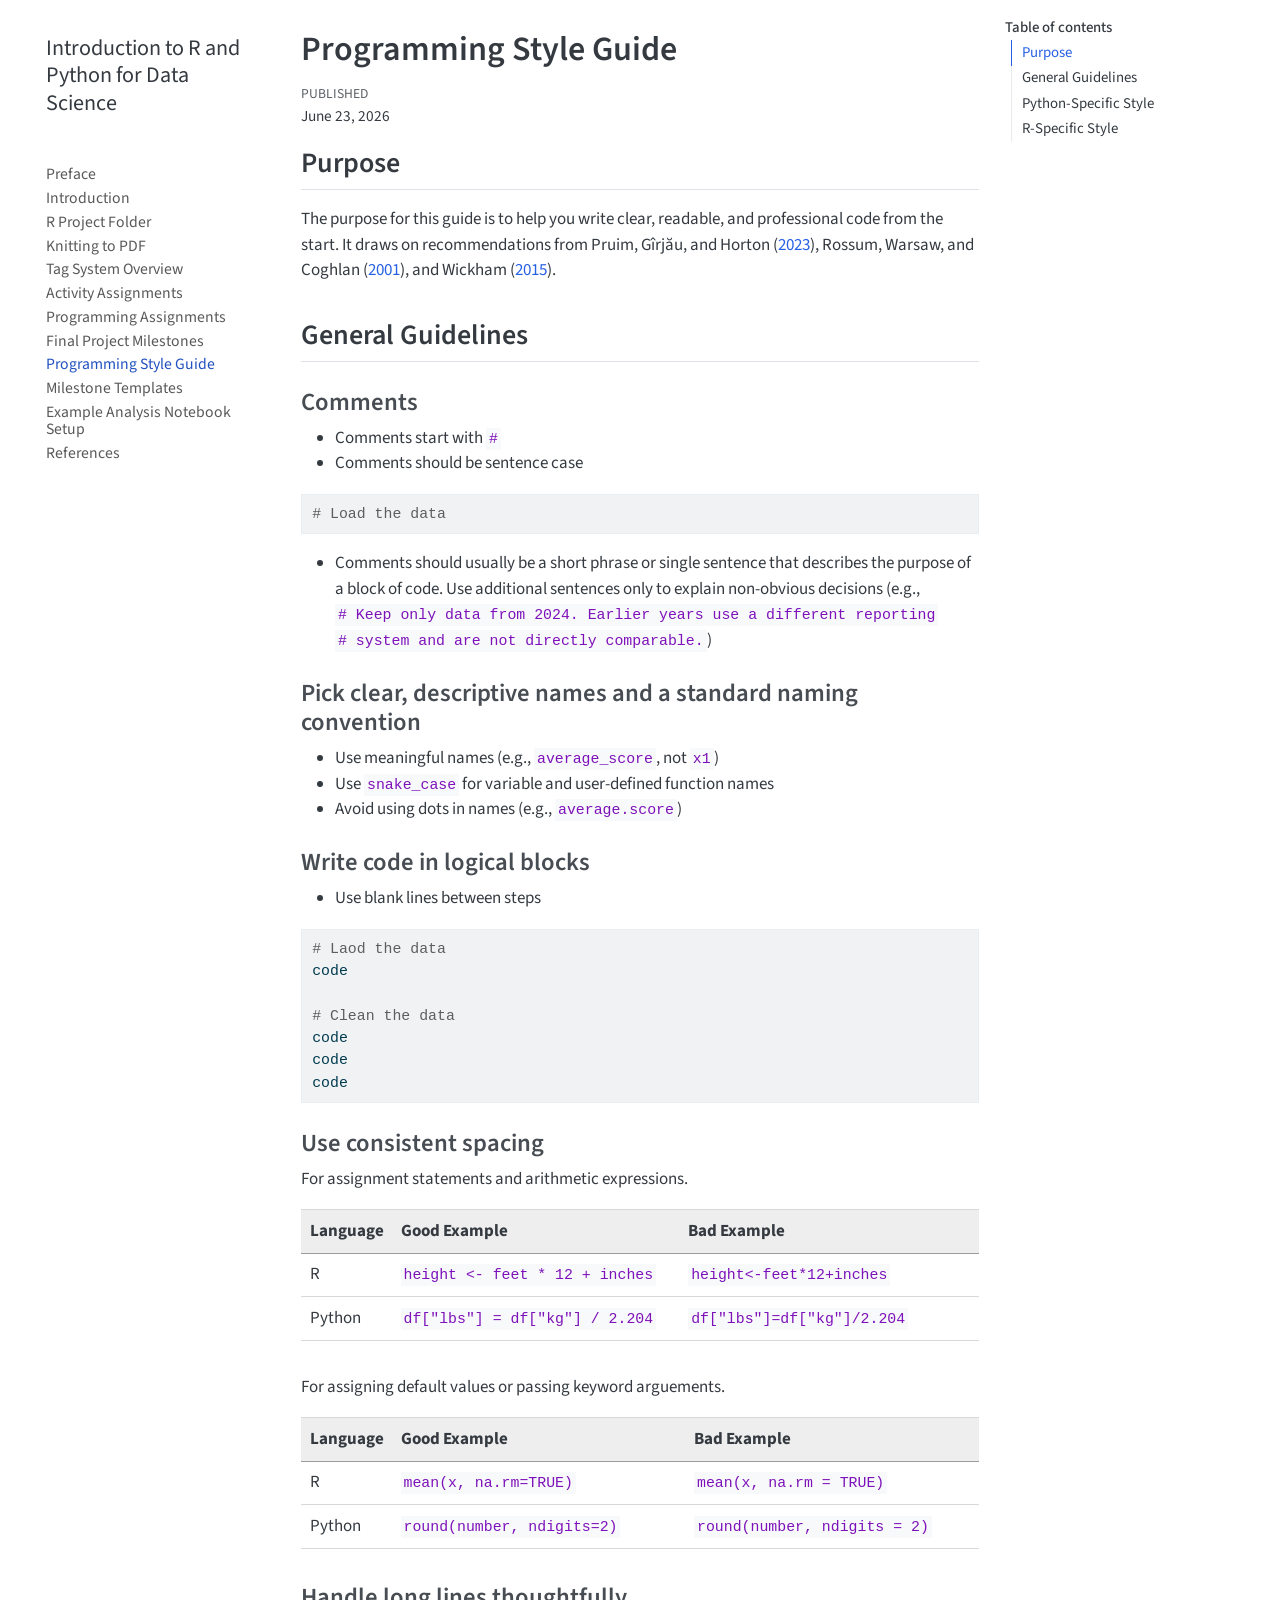
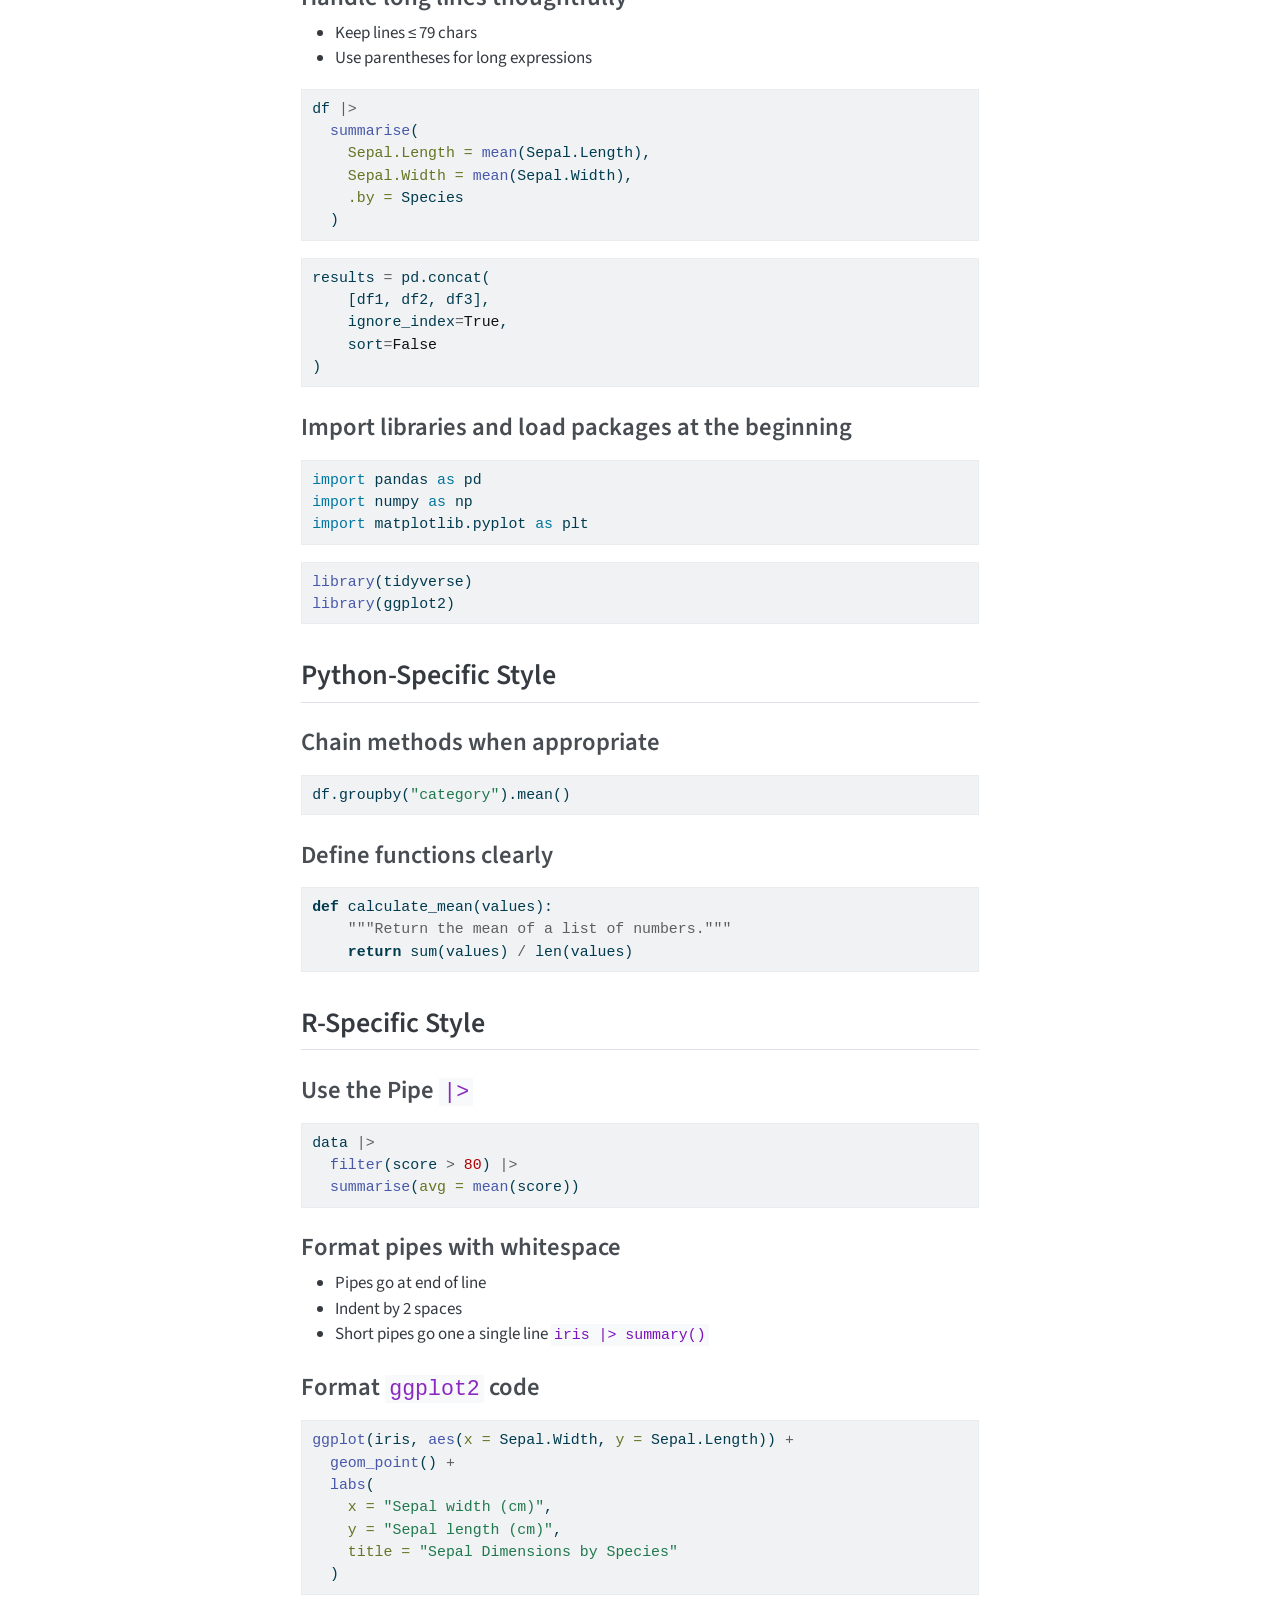
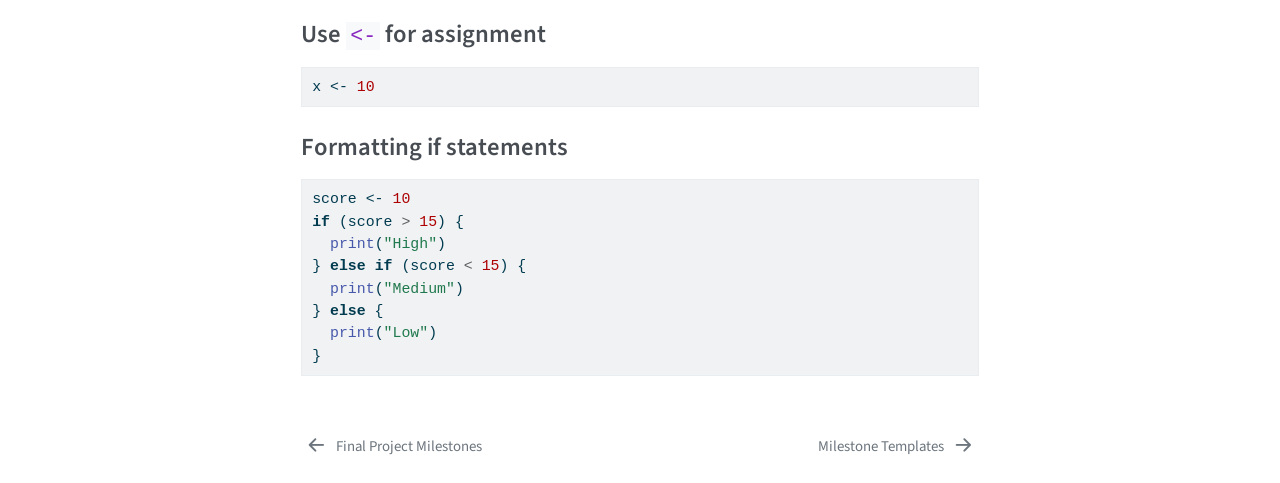
==== docs/coding_style.html @ 2b45df55 "Update Templates" ====
<!DOCTYPE html>
<html xmlns="http://www.w3.org/1999/xhtml" lang="en" xml:lang="en"><head>

<meta charset="utf-8">
<meta name="generator" content="quarto-1.6.42">

<meta name="viewport" content="width=device-width, initial-scale=1.0, user-scalable=yes">

<meta name="dcterms.date" content="2026-06-23">

<title>Programming Style Guide – Introduction to R and Python for Data Science</title>
<style>
code{white-space: pre-wrap;}
span.smallcaps{font-variant: small-caps;}
div.columns{display: flex; gap: min(4vw, 1.5em);}
div.column{flex: auto; overflow-x: auto;}
div.hanging-indent{margin-left: 1.5em; text-indent: -1.5em;}
ul.task-list{list-style: none;}
ul.task-list li input[type="checkbox"] {
  width: 0.8em;
  margin: 0 0.8em 0.2em -1em; /* quarto-specific, see https://github.com/quarto-dev/quarto-cli/issues/4556 */ 
  vertical-align: middle;
}
/* CSS for syntax highlighting */
pre > code.sourceCode { white-space: pre; position: relative; }
pre > code.sourceCode > span { line-height: 1.25; }
pre > code.sourceCode > span:empty { height: 1.2em; }
.sourceCode { overflow: visible; }
code.sourceCode > span { color: inherit; text-decoration: inherit; }
div.sourceCode { margin: 1em 0; }
pre.sourceCode { margin: 0; }
@media screen {
div.sourceCode { overflow: auto; }
}
@media print {
pre > code.sourceCode { white-space: pre-wrap; }
pre > code.sourceCode > span { display: inline-block; text-indent: -5em; padding-left: 5em; }
}
pre.numberSource code
  { counter-reset: source-line 0; }
pre.numberSource code > span
  { position: relative; left: -4em; counter-increment: source-line; }
pre.numberSource code > span > a:first-child::before
  { content: counter(source-line);
    position: relative; left: -1em; text-align: right; vertical-align: baseline;
    border: none; display: inline-block;
    -webkit-touch-callout: none; -webkit-user-select: none;
    -khtml-user-select: none; -moz-user-select: none;
    -ms-user-select: none; user-select: none;
    padding: 0 4px; width: 4em;
  }
pre.numberSource { margin-left: 3em;  padding-left: 4px; }
div.sourceCode
  {   }
@media screen {
pre > code.sourceCode > span > a:first-child::before { text-decoration: underline; }
}
/* CSS for citations */
div.csl-bib-body { }
div.csl-entry {
  clear: both;
  margin-bottom: 0em;
}
.hanging-indent div.csl-entry {
  margin-left:2em;
  text-indent:-2em;
}
div.csl-left-margin {
  min-width:2em;
  float:left;
}
div.csl-right-inline {
  margin-left:2em;
  padding-left:1em;
}
div.csl-indent {
  margin-left: 2em;
}</style>


<script src="site_libs/quarto-nav/quarto-nav.js"></script>
<script src="site_libs/quarto-nav/headroom.min.js"></script>
<script src="site_libs/clipboard/clipboard.min.js"></script>
<script src="site_libs/quarto-search/autocomplete.umd.js"></script>
<script src="site_libs/quarto-search/fuse.min.js"></script>
<script src="site_libs/quarto-search/quarto-search.js"></script>
<meta name="quarto:offset" content="./">
<link href="./templates.html" rel="next">
<link href="./milestones.html" rel="prev">
<script src="site_libs/quarto-html/quarto.js"></script>
<script src="site_libs/quarto-html/popper.min.js"></script>
<script src="site_libs/quarto-html/tippy.umd.min.js"></script>
<script src="site_libs/quarto-html/anchor.min.js"></script>
<link href="site_libs/quarto-html/tippy.css" rel="stylesheet">
<link href="site_libs/quarto-html/quarto-syntax-highlighting-2f5df379a58b258e96c21c0638c20c03.css" rel="stylesheet" id="quarto-text-highlighting-styles">
<script src="site_libs/bootstrap/bootstrap.min.js"></script>
<link href="site_libs/bootstrap/bootstrap-icons.css" rel="stylesheet">
<link href="site_libs/bootstrap/bootstrap-626149efe8f5d16e1d391ba177679bf0.min.css" rel="stylesheet" append-hash="true" id="quarto-bootstrap" data-mode="light">
<script id="quarto-search-options" type="application/json">{
  "location": "sidebar",
  "copy-button": false,
  "collapse-after": 3,
  "panel-placement": "start",
  "type": "textbox",
  "limit": 50,
  "keyboard-shortcut": [
    "f",
    "/",
    "s"
  ],
  "show-item-context": false,
  "language": {
    "search-no-results-text": "No results",
    "search-matching-documents-text": "matching documents",
    "search-copy-link-title": "Copy link to search",
    "search-hide-matches-text": "Hide additional matches",
    "search-more-match-text": "more match in this document",
    "search-more-matches-text": "more matches in this document",
    "search-clear-button-title": "Clear",
    "search-text-placeholder": "",
    "search-detached-cancel-button-title": "Cancel",
    "search-submit-button-title": "Submit",
    "search-label": "Search"
  }
}</script>


<link rel="stylesheet" href="styles.css">
</head>

<body class="nav-sidebar floating">

<div id="quarto-search-results"></div>
  <header id="quarto-header" class="headroom fixed-top">
  <nav class="quarto-secondary-nav">
    <div class="container-fluid d-flex">
      <button type="button" class="quarto-btn-toggle btn" data-bs-toggle="collapse" role="button" data-bs-target=".quarto-sidebar-collapse-item" aria-controls="quarto-sidebar" aria-expanded="false" aria-label="Toggle sidebar navigation" onclick="if (window.quartoToggleHeadroom) { window.quartoToggleHeadroom(); }">
        <i class="bi bi-layout-text-sidebar-reverse"></i>
      </button>
        <nav class="quarto-page-breadcrumbs" aria-label="breadcrumb"><ol class="breadcrumb"><li class="breadcrumb-item"><a href="./coding_style.html"><span class="chapter-title">Programming Style Guide</span></a></li></ol></nav>
        <a class="flex-grow-1" role="navigation" data-bs-toggle="collapse" data-bs-target=".quarto-sidebar-collapse-item" aria-controls="quarto-sidebar" aria-expanded="false" aria-label="Toggle sidebar navigation" onclick="if (window.quartoToggleHeadroom) { window.quartoToggleHeadroom(); }">      
        </a>
      <button type="button" class="btn quarto-search-button" aria-label="Search" onclick="window.quartoOpenSearch();">
        <i class="bi bi-search"></i>
      </button>
    </div>
  </nav>
</header>
<!-- content -->
<div id="quarto-content" class="quarto-container page-columns page-rows-contents page-layout-article">
<!-- sidebar -->
  <nav id="quarto-sidebar" class="sidebar collapse collapse-horizontal quarto-sidebar-collapse-item sidebar-navigation floating overflow-auto">
    <div class="pt-lg-2 mt-2 text-left sidebar-header">
    <div class="sidebar-title mb-0 py-0">
      <a href="./">Introduction to R and Python for Data Science</a> 
    </div>
      </div>
        <div class="mt-2 flex-shrink-0 align-items-center">
        <div class="sidebar-search">
        <div id="quarto-search" class="" title="Search"></div>
        </div>
        </div>
    <div class="sidebar-menu-container"> 
    <ul class="list-unstyled mt-1">
        <li class="sidebar-item">
  <div class="sidebar-item-container"> 
  <a href="./index.html" class="sidebar-item-text sidebar-link"><span class="chapter-title">Preface</span></a>
  </div>
</li>
        <li class="sidebar-item">
  <div class="sidebar-item-container"> 
  <a href="./intro.html" class="sidebar-item-text sidebar-link"><span class="chapter-title">Introduction</span></a>
  </div>
</li>
        <li class="sidebar-item">
  <div class="sidebar-item-container"> 
  <a href="./rproj.html" class="sidebar-item-text sidebar-link"><span class="chapter-title">R Project Folder</span></a>
  </div>
</li>
        <li class="sidebar-item">
  <div class="sidebar-item-container"> 
  <a href="./knitting.html" class="sidebar-item-text sidebar-link"><span class="chapter-title">Knitting to PDF</span></a>
  </div>
</li>
        <li class="sidebar-item">
  <div class="sidebar-item-container"> 
  <a href="./tags.html" class="sidebar-item-text sidebar-link"><span class="chapter-title">Tag System Overview</span></a>
  </div>
</li>
        <li class="sidebar-item">
  <div class="sidebar-item-container"> 
  <a href="./moodle.html" class="sidebar-item-text sidebar-link"><span class="chapter-title">Activity Assignments</span></a>
  </div>
</li>
        <li class="sidebar-item">
  <div class="sidebar-item-container"> 
  <a href="./programming.html" class="sidebar-item-text sidebar-link"><span class="chapter-title">Programming Assignments</span></a>
  </div>
</li>
        <li class="sidebar-item">
  <div class="sidebar-item-container"> 
  <a href="./milestones.html" class="sidebar-item-text sidebar-link"><span class="chapter-title">Final Project Milestones</span></a>
  </div>
</li>
        <li class="sidebar-item">
  <div class="sidebar-item-container"> 
  <a href="./coding_style.html" class="sidebar-item-text sidebar-link active"><span class="chapter-title">Programming Style Guide</span></a>
  </div>
</li>
        <li class="sidebar-item">
  <div class="sidebar-item-container"> 
  <a href="./templates.html" class="sidebar-item-text sidebar-link"><span class="chapter-title">Milestone Templates</span></a>
  </div>
</li>
        <li class="sidebar-item">
  <div class="sidebar-item-container"> 
  <a href="./example_apn.html" class="sidebar-item-text sidebar-link"><span class="chapter-title">Example Analysis Notebook Setup</span></a>
  </div>
</li>
        <li class="sidebar-item">
  <div class="sidebar-item-container"> 
  <a href="./references.html" class="sidebar-item-text sidebar-link"><span class="chapter-title">References</span></a>
  </div>
</li>
    </ul>
    </div>
</nav>
<div id="quarto-sidebar-glass" class="quarto-sidebar-collapse-item" data-bs-toggle="collapse" data-bs-target=".quarto-sidebar-collapse-item"></div>
<!-- margin-sidebar -->
    <div id="quarto-margin-sidebar" class="sidebar margin-sidebar">
        <nav id="TOC" role="doc-toc" class="toc-active">
    <h2 id="toc-title">Table of contents</h2>
   
  <ul>
  <li><a href="#purpose" id="toc-purpose" class="nav-link active" data-scroll-target="#purpose">Purpose</a></li>
  <li><a href="#general-guidelines" id="toc-general-guidelines" class="nav-link" data-scroll-target="#general-guidelines">General Guidelines</a>
  <ul>
  <li><a href="#comments" id="toc-comments" class="nav-link" data-scroll-target="#comments">Comments</a></li>
  <li><a href="#pick-clear-descriptive-names-and-a-standard-naming-convention" id="toc-pick-clear-descriptive-names-and-a-standard-naming-convention" class="nav-link" data-scroll-target="#pick-clear-descriptive-names-and-a-standard-naming-convention">Pick clear, descriptive names and a standard naming convention</a></li>
  <li><a href="#write-code-in-logical-blocks" id="toc-write-code-in-logical-blocks" class="nav-link" data-scroll-target="#write-code-in-logical-blocks">Write code in logical blocks</a></li>
  <li><a href="#use-consistent-spacing" id="toc-use-consistent-spacing" class="nav-link" data-scroll-target="#use-consistent-spacing">Use consistent spacing</a></li>
  <li><a href="#handle-long-lines-thoughtfully" id="toc-handle-long-lines-thoughtfully" class="nav-link" data-scroll-target="#handle-long-lines-thoughtfully">Handle long lines thoughtfully</a></li>
  <li><a href="#import-libraries-and-load-packages-at-the-beginning" id="toc-import-libraries-and-load-packages-at-the-beginning" class="nav-link" data-scroll-target="#import-libraries-and-load-packages-at-the-beginning">Import libraries and load packages at the beginning</a></li>
  </ul></li>
  <li><a href="#python-specific-style" id="toc-python-specific-style" class="nav-link" data-scroll-target="#python-specific-style">Python-Specific Style</a>
  <ul>
  <li><a href="#chain-methods-when-appropriate" id="toc-chain-methods-when-appropriate" class="nav-link" data-scroll-target="#chain-methods-when-appropriate">Chain methods when appropriate</a></li>
  <li><a href="#define-functions-clearly" id="toc-define-functions-clearly" class="nav-link" data-scroll-target="#define-functions-clearly">Define functions clearly</a></li>
  </ul></li>
  <li><a href="#r-specific-style" id="toc-r-specific-style" class="nav-link" data-scroll-target="#r-specific-style">R-Specific Style</a>
  <ul>
  <li><a href="#use-the-pipe" id="toc-use-the-pipe" class="nav-link" data-scroll-target="#use-the-pipe">Use the Pipe <code>|&gt;</code></a></li>
  <li><a href="#format-pipes-with-whitespace" id="toc-format-pipes-with-whitespace" class="nav-link" data-scroll-target="#format-pipes-with-whitespace">Format pipes with whitespace</a></li>
  <li><a href="#format-ggplot2-code" id="toc-format-ggplot2-code" class="nav-link" data-scroll-target="#format-ggplot2-code">Format <code>ggplot2</code> code</a></li>
  <li><a href="#use---for-assignment" id="toc-use---for-assignment" class="nav-link" data-scroll-target="#use---for-assignment">Use <code>&lt;-</code> for assignment</a></li>
  <li><a href="#formatting-if-statements" id="toc-formatting-if-statements" class="nav-link" data-scroll-target="#formatting-if-statements">Formatting if statements</a></li>
  </ul></li>
  </ul>
</nav>
    </div>
<!-- main -->
<main class="content" id="quarto-document-content">

<header id="title-block-header" class="quarto-title-block default">
<div class="quarto-title">
<h1 class="title"><span class="chapter-title">Programming Style Guide</span></h1>
</div>



<div class="quarto-title-meta">

    
    <div>
    <div class="quarto-title-meta-heading">Published</div>
    <div class="quarto-title-meta-contents">
      <p class="date">June 23, 2026</p>
    </div>
  </div>
  
    
  </div>
  


</header>


<section id="purpose" class="level2">
<h2 class="anchored" data-anchor-id="purpose">Purpose</h2>
<p>The purpose for this guide is to help you write clear, readable, and professional code from the start. It draws on recommendations from <span class="citation" data-cites="pruim2023fostering">Pruim, Gı̂rjău, and Horton (<a href="references.html#ref-pruim2023fostering" role="doc-biblioref">2023</a>)</span>, <span class="citation" data-cites="vanrossum2001pep8">Rossum, Warsaw, and Coghlan (<a href="references.html#ref-vanrossum2001pep8" role="doc-biblioref">2001</a>)</span>, and <span class="citation" data-cites="wickham2015tidyverse">Wickham (<a href="references.html#ref-wickham2015tidyverse" role="doc-biblioref">2015</a>)</span>.</p>
</section>
<section id="general-guidelines" class="level2">
<h2 class="anchored" data-anchor-id="general-guidelines">General Guidelines</h2>
<section id="comments" class="level3">
<h3 class="anchored" data-anchor-id="comments">Comments</h3>
<ul>
<li>Comments start with <code>#</code></li>
<li>Comments should be sentence case</li>
</ul>
<div class="sourceCode" id="cb1"><pre class="sourceCode python code-with-copy"><code class="sourceCode python"><span id="cb1-1"><a href="#cb1-1" aria-hidden="true" tabindex="-1"></a><span class="co"># Load the data</span></span></code><button title="Copy to Clipboard" class="code-copy-button"><i class="bi"></i></button></pre></div>
<ul>
<li>Comments should usually be a short phrase or single sentence that describes the purpose of a block of code. Use additional sentences only to explain non-obvious decisions (e.g., <code># Keep only data from 2024. Earlier years use a different reporting</code><br><code># system and are not directly comparable.</code>)</li>
</ul>
</section>
<section id="pick-clear-descriptive-names-and-a-standard-naming-convention" class="level3">
<h3 class="anchored" data-anchor-id="pick-clear-descriptive-names-and-a-standard-naming-convention">Pick clear, descriptive names and a standard naming convention</h3>
<ul>
<li>Use meaningful names (e.g., <code>average_score</code>, not <code>x1</code>)</li>
<li>Use <code>snake_case</code> for variable and user-defined function names</li>
<li>Avoid using dots in names (e.g., <code>average.score</code>)</li>
</ul>
</section>
<section id="write-code-in-logical-blocks" class="level3">
<h3 class="anchored" data-anchor-id="write-code-in-logical-blocks">Write code in logical blocks</h3>
<ul>
<li>Use blank lines between steps</li>
</ul>
<div class="sourceCode" id="cb2"><pre class="sourceCode python code-with-copy"><code class="sourceCode python"><span id="cb2-1"><a href="#cb2-1" aria-hidden="true" tabindex="-1"></a><span class="co"># Laod the data</span></span>
<span id="cb2-2"><a href="#cb2-2" aria-hidden="true" tabindex="-1"></a>code</span>
<span id="cb2-3"><a href="#cb2-3" aria-hidden="true" tabindex="-1"></a></span>
<span id="cb2-4"><a href="#cb2-4" aria-hidden="true" tabindex="-1"></a><span class="co"># Clean the data</span></span>
<span id="cb2-5"><a href="#cb2-5" aria-hidden="true" tabindex="-1"></a>code</span>
<span id="cb2-6"><a href="#cb2-6" aria-hidden="true" tabindex="-1"></a>code</span>
<span id="cb2-7"><a href="#cb2-7" aria-hidden="true" tabindex="-1"></a>code</span></code><button title="Copy to Clipboard" class="code-copy-button"><i class="bi"></i></button></pre></div>
</section>
<section id="use-consistent-spacing" class="level3">
<h3 class="anchored" data-anchor-id="use-consistent-spacing">Use consistent spacing</h3>
<p>For assignment statements and arithmetic expressions.</p>
<div class="custom-table">
<table class="caption-top table">
<colgroup>
<col style="width: 10%">
<col style="width: 45%">
<col style="width: 45%">
</colgroup>
<thead>
<tr class="header">
<th>Language</th>
<th>Good Example</th>
<th>Bad Example</th>
</tr>
</thead>
<tbody>
<tr class="odd">
<td>R</td>
<td><code>height &lt;- feet * 12 + inches</code></td>
<td><code>height&lt;-feet*12+inches</code></td>
</tr>
<tr class="even">
<td>Python</td>
<td><code>df["lbs"] = df["kg"] / 2.204</code></td>
<td><code>df["lbs"]=df["kg"]/2.204</code></td>
</tr>
</tbody>
</table>
</div>
<p>For assigning default values or passing keyword arguements.</p>
<div class="custom-table">
<table class="caption-top table">
<colgroup>
<col style="width: 10%">
<col style="width: 45%">
<col style="width: 45%">
</colgroup>
<thead>
<tr class="header">
<th>Language</th>
<th>Good Example</th>
<th>Bad Example</th>
</tr>
</thead>
<tbody>
<tr class="odd">
<td>R</td>
<td><code>mean(x, na.rm=TRUE)</code></td>
<td><code>mean(x, na.rm = TRUE)</code></td>
</tr>
<tr class="even">
<td>Python</td>
<td><code>round(number, ndigits=2)</code></td>
<td><code>round(number, ndigits = 2)</code></td>
</tr>
</tbody>
</table>
</div>
</section>
<section id="handle-long-lines-thoughtfully" class="level3">
<h3 class="anchored" data-anchor-id="handle-long-lines-thoughtfully">Handle long lines thoughtfully</h3>
<ul>
<li>Keep lines ≤ 79 chars</li>
<li>Use parentheses for long expressions</li>
</ul>
<div class="sourceCode" id="cb3"><pre class="sourceCode r code-with-copy"><code class="sourceCode r"><span id="cb3-1"><a href="#cb3-1" aria-hidden="true" tabindex="-1"></a>df <span class="sc">|&gt;</span></span>
<span id="cb3-2"><a href="#cb3-2" aria-hidden="true" tabindex="-1"></a>  <span class="fu">summarise</span>(</span>
<span id="cb3-3"><a href="#cb3-3" aria-hidden="true" tabindex="-1"></a>    <span class="at">Sepal.Length =</span> <span class="fu">mean</span>(Sepal.Length),</span>
<span id="cb3-4"><a href="#cb3-4" aria-hidden="true" tabindex="-1"></a>    <span class="at">Sepal.Width =</span> <span class="fu">mean</span>(Sepal.Width),</span>
<span id="cb3-5"><a href="#cb3-5" aria-hidden="true" tabindex="-1"></a>    <span class="at">.by =</span> Species</span>
<span id="cb3-6"><a href="#cb3-6" aria-hidden="true" tabindex="-1"></a>  )</span></code><button title="Copy to Clipboard" class="code-copy-button"><i class="bi"></i></button></pre></div>
<div class="sourceCode" id="cb4"><pre class="sourceCode python code-with-copy"><code class="sourceCode python"><span id="cb4-1"><a href="#cb4-1" aria-hidden="true" tabindex="-1"></a>results <span class="op">=</span> pd.concat(</span>
<span id="cb4-2"><a href="#cb4-2" aria-hidden="true" tabindex="-1"></a>    [df1, df2, df3],</span>
<span id="cb4-3"><a href="#cb4-3" aria-hidden="true" tabindex="-1"></a>    ignore_index<span class="op">=</span><span class="va">True</span>,</span>
<span id="cb4-4"><a href="#cb4-4" aria-hidden="true" tabindex="-1"></a>    sort<span class="op">=</span><span class="va">False</span></span>
<span id="cb4-5"><a href="#cb4-5" aria-hidden="true" tabindex="-1"></a>)</span></code><button title="Copy to Clipboard" class="code-copy-button"><i class="bi"></i></button></pre></div>
</section>
<section id="import-libraries-and-load-packages-at-the-beginning" class="level3">
<h3 class="anchored" data-anchor-id="import-libraries-and-load-packages-at-the-beginning">Import libraries and load packages at the beginning</h3>
<div class="sourceCode" id="cb5"><pre class="sourceCode python code-with-copy"><code class="sourceCode python"><span id="cb5-1"><a href="#cb5-1" aria-hidden="true" tabindex="-1"></a><span class="im">import</span> pandas <span class="im">as</span> pd</span>
<span id="cb5-2"><a href="#cb5-2" aria-hidden="true" tabindex="-1"></a><span class="im">import</span> numpy <span class="im">as</span> np</span>
<span id="cb5-3"><a href="#cb5-3" aria-hidden="true" tabindex="-1"></a><span class="im">import</span> matplotlib.pyplot <span class="im">as</span> plt</span></code><button title="Copy to Clipboard" class="code-copy-button"><i class="bi"></i></button></pre></div>
<div class="sourceCode" id="cb6"><pre class="sourceCode r code-with-copy"><code class="sourceCode r"><span id="cb6-1"><a href="#cb6-1" aria-hidden="true" tabindex="-1"></a><span class="fu">library</span>(tidyverse)</span>
<span id="cb6-2"><a href="#cb6-2" aria-hidden="true" tabindex="-1"></a><span class="fu">library</span>(ggplot2)</span></code><button title="Copy to Clipboard" class="code-copy-button"><i class="bi"></i></button></pre></div>
</section>
</section>
<section id="python-specific-style" class="level2">
<h2 class="anchored" data-anchor-id="python-specific-style">Python-Specific Style</h2>
<section id="chain-methods-when-appropriate" class="level3">
<h3 class="anchored" data-anchor-id="chain-methods-when-appropriate">Chain methods when appropriate</h3>
<div class="sourceCode" id="cb7"><pre class="sourceCode python code-with-copy"><code class="sourceCode python"><span id="cb7-1"><a href="#cb7-1" aria-hidden="true" tabindex="-1"></a>df.groupby(<span class="st">"category"</span>).mean()</span></code><button title="Copy to Clipboard" class="code-copy-button"><i class="bi"></i></button></pre></div>
</section>
<section id="define-functions-clearly" class="level3">
<h3 class="anchored" data-anchor-id="define-functions-clearly">Define functions clearly</h3>
<div class="sourceCode" id="cb8"><pre class="sourceCode python code-with-copy"><code class="sourceCode python"><span id="cb8-1"><a href="#cb8-1" aria-hidden="true" tabindex="-1"></a><span class="kw">def</span> calculate_mean(values):</span>
<span id="cb8-2"><a href="#cb8-2" aria-hidden="true" tabindex="-1"></a>    <span class="co">"""Return the mean of a list of numbers."""</span></span>
<span id="cb8-3"><a href="#cb8-3" aria-hidden="true" tabindex="-1"></a>    <span class="cf">return</span> <span class="bu">sum</span>(values) <span class="op">/</span> <span class="bu">len</span>(values)</span></code><button title="Copy to Clipboard" class="code-copy-button"><i class="bi"></i></button></pre></div>
</section>
</section>
<section id="r-specific-style" class="level2">
<h2 class="anchored" data-anchor-id="r-specific-style">R-Specific Style</h2>
<section id="use-the-pipe" class="level3">
<h3 class="anchored" data-anchor-id="use-the-pipe">Use the Pipe <code>|&gt;</code></h3>
<div class="sourceCode" id="cb9"><pre class="sourceCode r code-with-copy"><code class="sourceCode r"><span id="cb9-1"><a href="#cb9-1" aria-hidden="true" tabindex="-1"></a>data <span class="sc">|&gt;</span></span>
<span id="cb9-2"><a href="#cb9-2" aria-hidden="true" tabindex="-1"></a>  <span class="fu">filter</span>(score <span class="sc">&gt;</span> <span class="dv">80</span>) <span class="sc">|&gt;</span></span>
<span id="cb9-3"><a href="#cb9-3" aria-hidden="true" tabindex="-1"></a>  <span class="fu">summarise</span>(<span class="at">avg =</span> <span class="fu">mean</span>(score))</span></code><button title="Copy to Clipboard" class="code-copy-button"><i class="bi"></i></button></pre></div>
</section>
<section id="format-pipes-with-whitespace" class="level3">
<h3 class="anchored" data-anchor-id="format-pipes-with-whitespace">Format pipes with whitespace</h3>
<ul>
<li>Pipes go at end of line</li>
<li>Indent by 2 spaces</li>
<li>Short pipes go one a single line <code>iris |&gt; summary()</code></li>
</ul>
</section>
<section id="format-ggplot2-code" class="level3">
<h3 class="anchored" data-anchor-id="format-ggplot2-code">Format <code>ggplot2</code> code</h3>
<div class="sourceCode" id="cb10"><pre class="sourceCode r code-with-copy"><code class="sourceCode r"><span id="cb10-1"><a href="#cb10-1" aria-hidden="true" tabindex="-1"></a><span class="fu">ggplot</span>(iris, <span class="fu">aes</span>(<span class="at">x =</span> Sepal.Width, <span class="at">y =</span> Sepal.Length)) <span class="sc">+</span></span>
<span id="cb10-2"><a href="#cb10-2" aria-hidden="true" tabindex="-1"></a>  <span class="fu">geom_point</span>() <span class="sc">+</span></span>
<span id="cb10-3"><a href="#cb10-3" aria-hidden="true" tabindex="-1"></a>  <span class="fu">labs</span>(</span>
<span id="cb10-4"><a href="#cb10-4" aria-hidden="true" tabindex="-1"></a>    <span class="at">x =</span> <span class="st">"Sepal width (cm)"</span>,</span>
<span id="cb10-5"><a href="#cb10-5" aria-hidden="true" tabindex="-1"></a>    <span class="at">y =</span> <span class="st">"Sepal length (cm)"</span>,</span>
<span id="cb10-6"><a href="#cb10-6" aria-hidden="true" tabindex="-1"></a>    <span class="at">title =</span> <span class="st">"Sepal Dimensions by Species"</span></span>
<span id="cb10-7"><a href="#cb10-7" aria-hidden="true" tabindex="-1"></a>  )</span></code><button title="Copy to Clipboard" class="code-copy-button"><i class="bi"></i></button></pre></div>
</section>
<section id="use---for-assignment" class="level3">
<h3 class="anchored" data-anchor-id="use---for-assignment">Use <code>&lt;-</code> for assignment</h3>
<div class="sourceCode" id="cb11"><pre class="sourceCode r code-with-copy"><code class="sourceCode r"><span id="cb11-1"><a href="#cb11-1" aria-hidden="true" tabindex="-1"></a>x <span class="ot">&lt;-</span> <span class="dv">10</span></span></code><button title="Copy to Clipboard" class="code-copy-button"><i class="bi"></i></button></pre></div>
</section>
<section id="formatting-if-statements" class="level3">
<h3 class="anchored" data-anchor-id="formatting-if-statements">Formatting if statements</h3>
<div class="sourceCode" id="cb12"><pre class="sourceCode r code-with-copy"><code class="sourceCode r"><span id="cb12-1"><a href="#cb12-1" aria-hidden="true" tabindex="-1"></a>score <span class="ot">&lt;-</span> <span class="dv">10</span> </span>
<span id="cb12-2"><a href="#cb12-2" aria-hidden="true" tabindex="-1"></a><span class="cf">if</span> (score <span class="sc">&gt;</span> <span class="dv">15</span>) {</span>
<span id="cb12-3"><a href="#cb12-3" aria-hidden="true" tabindex="-1"></a>  <span class="fu">print</span>(<span class="st">"High"</span>)</span>
<span id="cb12-4"><a href="#cb12-4" aria-hidden="true" tabindex="-1"></a>} <span class="cf">else</span> <span class="cf">if</span> (score <span class="sc">&lt;</span> <span class="dv">15</span>) {</span>
<span id="cb12-5"><a href="#cb12-5" aria-hidden="true" tabindex="-1"></a>  <span class="fu">print</span>(<span class="st">"Medium"</span>)</span>
<span id="cb12-6"><a href="#cb12-6" aria-hidden="true" tabindex="-1"></a>} <span class="cf">else</span> { </span>
<span id="cb12-7"><a href="#cb12-7" aria-hidden="true" tabindex="-1"></a>  <span class="fu">print</span>(<span class="st">"Low"</span>)</span>
<span id="cb12-8"><a href="#cb12-8" aria-hidden="true" tabindex="-1"></a>}</span></code><button title="Copy to Clipboard" class="code-copy-button"><i class="bi"></i></button></pre></div>


<div id="refs" class="references csl-bib-body hanging-indent" data-entry-spacing="0" role="list" style="display: none">
<div id="ref-pruim2023fostering" class="csl-entry" role="listitem">
Pruim, Randall, Maria-Cristiana Gı̂rjău, and Nicholas J. Horton. 2023. <span>“Fostering Better Coding Practices for Data Scientists.”</span> <em>Harvard Data Science Review</em> 5 (3). <a href="https://doi.org/10.1162/99608f92.97c9f60f">https://doi.org/10.1162/99608f92.97c9f60f</a>.
</div>
<div id="ref-vanrossum2001pep8" class="csl-entry" role="listitem">
Rossum, Guido van, Barry Warsaw, and Alyssa Coghlan. 2001. <span>“<span class="nocase">PEP 8 – Style Guide for Python Code</span>.”</span> <a href="https://peps.python.org/pep-0008/">https://peps.python.org/pep-0008/</a>.
</div>
<div id="ref-wickham2015tidyverse" class="csl-entry" role="listitem">
Wickham, Hadley. 2015. <span>“The Tidyverse Style Guide.”</span> <a href="https://style.tidyverse.org/">https://style.tidyverse.org/</a>.
</div>
</div>
</section>
</section>

</main> <!-- /main -->
<script id="quarto-html-after-body" type="application/javascript">
window.document.addEventListener("DOMContentLoaded", function (event) {
  const toggleBodyColorMode = (bsSheetEl) => {
    const mode = bsSheetEl.getAttribute("data-mode");
    const bodyEl = window.document.querySelector("body");
    if (mode === "dark") {
      bodyEl.classList.add("quarto-dark");
      bodyEl.classList.remove("quarto-light");
    } else {
      bodyEl.classList.add("quarto-light");
      bodyEl.classList.remove("quarto-dark");
    }
  }
  const toggleBodyColorPrimary = () => {
    const bsSheetEl = window.document.querySelector("link#quarto-bootstrap");
    if (bsSheetEl) {
      toggleBodyColorMode(bsSheetEl);
    }
  }
  toggleBodyColorPrimary();  
  const icon = "";
  const anchorJS = new window.AnchorJS();
  anchorJS.options = {
    placement: 'right',
    icon: icon
  };
  anchorJS.add('.anchored');
  const isCodeAnnotation = (el) => {
    for (const clz of el.classList) {
      if (clz.startsWith('code-annotation-')) {                     
        return true;
      }
    }
    return false;
  }
  const onCopySuccess = function(e) {
    // button target
    const button = e.trigger;
    // don't keep focus
    button.blur();
    // flash "checked"
    button.classList.add('code-copy-button-checked');
    var currentTitle = button.getAttribute("title");
    button.setAttribute("title", "Copied!");
    let tooltip;
    if (window.bootstrap) {
      button.setAttribute("data-bs-toggle", "tooltip");
      button.setAttribute("data-bs-placement", "left");
      button.setAttribute("data-bs-title", "Copied!");
      tooltip = new bootstrap.Tooltip(button, 
        { trigger: "manual", 
          customClass: "code-copy-button-tooltip",
          offset: [0, -8]});
      tooltip.show();    
    }
    setTimeout(function() {
      if (tooltip) {
        tooltip.hide();
        button.removeAttribute("data-bs-title");
        button.removeAttribute("data-bs-toggle");
        button.removeAttribute("data-bs-placement");
      }
      button.setAttribute("title", currentTitle);
      button.classList.remove('code-copy-button-checked');
    }, 1000);
    // clear code selection
    e.clearSelection();
  }
  const getTextToCopy = function(trigger) {
      const codeEl = trigger.previousElementSibling.cloneNode(true);
      for (const childEl of codeEl.children) {
        if (isCodeAnnotation(childEl)) {
          childEl.remove();
        }
      }
      return codeEl.innerText;
  }
  const clipboard = new window.ClipboardJS('.code-copy-button:not([data-in-quarto-modal])', {
    text: getTextToCopy
  });
  clipboard.on('success', onCopySuccess);
  if (window.document.getElementById('quarto-embedded-source-code-modal')) {
    const clipboardModal = new window.ClipboardJS('.code-copy-button[data-in-quarto-modal]', {
      text: getTextToCopy,
      container: window.document.getElementById('quarto-embedded-source-code-modal')
    });
    clipboardModal.on('success', onCopySuccess);
  }
    var localhostRegex = new RegExp(/^(?:http|https):\/\/localhost\:?[0-9]*\//);
    var mailtoRegex = new RegExp(/^mailto:/);
      var filterRegex = new RegExp('/' + window.location.host + '/');
    var isInternal = (href) => {
        return filterRegex.test(href) || localhostRegex.test(href) || mailtoRegex.test(href);
    }
    // Inspect non-navigation links and adorn them if external
 	var links = window.document.querySelectorAll('a[href]:not(.nav-link):not(.navbar-brand):not(.toc-action):not(.sidebar-link):not(.sidebar-item-toggle):not(.pagination-link):not(.no-external):not([aria-hidden]):not(.dropdown-item):not(.quarto-navigation-tool):not(.about-link)');
    for (var i=0; i<links.length; i++) {
      const link = links[i];
      if (!isInternal(link.href)) {
        // undo the damage that might have been done by quarto-nav.js in the case of
        // links that we want to consider external
        if (link.dataset.originalHref !== undefined) {
          link.href = link.dataset.originalHref;
        }
      }
    }
  function tippyHover(el, contentFn, onTriggerFn, onUntriggerFn) {
    const config = {
      allowHTML: true,
      maxWidth: 500,
      delay: 100,
      arrow: false,
      appendTo: function(el) {
          return el.parentElement;
      },
      interactive: true,
      interactiveBorder: 10,
      theme: 'quarto',
      placement: 'bottom-start',
    };
    if (contentFn) {
      config.content = contentFn;
    }
    if (onTriggerFn) {
      config.onTrigger = onTriggerFn;
    }
    if (onUntriggerFn) {
      config.onUntrigger = onUntriggerFn;
    }
    window.tippy(el, config); 
  }
  const noterefs = window.document.querySelectorAll('a[role="doc-noteref"]');
  for (var i=0; i<noterefs.length; i++) {
    const ref = noterefs[i];
    tippyHover(ref, function() {
      // use id or data attribute instead here
      let href = ref.getAttribute('data-footnote-href') || ref.getAttribute('href');
      try { href = new URL(href).hash; } catch {}
      const id = href.replace(/^#\/?/, "");
      const note = window.document.getElementById(id);
      if (note) {
        return note.innerHTML;
      } else {
        return "";
      }
    });
  }
  const xrefs = window.document.querySelectorAll('a.quarto-xref');
  const processXRef = (id, note) => {
    // Strip column container classes
    const stripColumnClz = (el) => {
      el.classList.remove("page-full", "page-columns");
      if (el.children) {
        for (const child of el.children) {
          stripColumnClz(child);
        }
      }
    }
    stripColumnClz(note)
    if (id === null || id.startsWith('sec-')) {
      // Special case sections, only their first couple elements
      const container = document.createElement("div");
      if (note.children && note.children.length > 2) {
        container.appendChild(note.children[0].cloneNode(true));
        for (let i = 1; i < note.children.length; i++) {
          const child = note.children[i];
          if (child.tagName === "P" && child.innerText === "") {
            continue;
          } else {
            container.appendChild(child.cloneNode(true));
            break;
          }
        }
        if (window.Quarto?.typesetMath) {
          window.Quarto.typesetMath(container);
        }
        return container.innerHTML
      } else {
        if (window.Quarto?.typesetMath) {
          window.Quarto.typesetMath(note);
        }
        return note.innerHTML;
      }
    } else {
      // Remove any anchor links if they are present
      const anchorLink = note.querySelector('a.anchorjs-link');
      if (anchorLink) {
        anchorLink.remove();
      }
      if (window.Quarto?.typesetMath) {
        window.Quarto.typesetMath(note);
      }
      if (note.classList.contains("callout")) {
        return note.outerHTML;
      } else {
        return note.innerHTML;
      }
    }
  }
  for (var i=0; i<xrefs.length; i++) {
    const xref = xrefs[i];
    tippyHover(xref, undefined, function(instance) {
      instance.disable();
      let url = xref.getAttribute('href');
      let hash = undefined; 
      if (url.startsWith('#')) {
        hash = url;
      } else {
        try { hash = new URL(url).hash; } catch {}
      }
      if (hash) {
        const id = hash.replace(/^#\/?/, "");
        const note = window.document.getElementById(id);
        if (note !== null) {
          try {
            const html = processXRef(id, note.cloneNode(true));
            instance.setContent(html);
          } finally {
            instance.enable();
            instance.show();
          }
        } else {
          // See if we can fetch this
          fetch(url.split('#')[0])
          .then(res => res.text())
          .then(html => {
            const parser = new DOMParser();
            const htmlDoc = parser.parseFromString(html, "text/html");
            const note = htmlDoc.getElementById(id);
            if (note !== null) {
              const html = processXRef(id, note);
              instance.setContent(html);
            } 
          }).finally(() => {
            instance.enable();
            instance.show();
          });
        }
      } else {
        // See if we can fetch a full url (with no hash to target)
        // This is a special case and we should probably do some content thinning / targeting
        fetch(url)
        .then(res => res.text())
        .then(html => {
          const parser = new DOMParser();
          const htmlDoc = parser.parseFromString(html, "text/html");
          const note = htmlDoc.querySelector('main.content');
          if (note !== null) {
            // This should only happen for chapter cross references
            // (since there is no id in the URL)
            // remove the first header
            if (note.children.length > 0 && note.children[0].tagName === "HEADER") {
              note.children[0].remove();
            }
            const html = processXRef(null, note);
            instance.setContent(html);
          } 
        }).finally(() => {
          instance.enable();
          instance.show();
        });
      }
    }, function(instance) {
    });
  }
      let selectedAnnoteEl;
      const selectorForAnnotation = ( cell, annotation) => {
        let cellAttr = 'data-code-cell="' + cell + '"';
        let lineAttr = 'data-code-annotation="' +  annotation + '"';
        const selector = 'span[' + cellAttr + '][' + lineAttr + ']';
        return selector;
      }
      const selectCodeLines = (annoteEl) => {
        const doc = window.document;
        const targetCell = annoteEl.getAttribute("data-target-cell");
        const targetAnnotation = annoteEl.getAttribute("data-target-annotation");
        const annoteSpan = window.document.querySelector(selectorForAnnotation(targetCell, targetAnnotation));
        const lines = annoteSpan.getAttribute("data-code-lines").split(",");
        const lineIds = lines.map((line) => {
          return targetCell + "-" + line;
        })
        let top = null;
        let height = null;
        let parent = null;
        if (lineIds.length > 0) {
            //compute the position of the single el (top and bottom and make a div)
            const el = window.document.getElementById(lineIds[0]);
            top = el.offsetTop;
            height = el.offsetHeight;
            parent = el.parentElement.parentElement;
          if (lineIds.length > 1) {
            const lastEl = window.document.getElementById(lineIds[lineIds.length - 1]);
            const bottom = lastEl.offsetTop + lastEl.offsetHeight;
            height = bottom - top;
          }
          if (top !== null && height !== null && parent !== null) {
            // cook up a div (if necessary) and position it 
            let div = window.document.getElementById("code-annotation-line-highlight");
            if (div === null) {
              div = window.document.createElement("div");
              div.setAttribute("id", "code-annotation-line-highlight");
              div.style.position = 'absolute';
              parent.appendChild(div);
            }
            div.style.top = top - 2 + "px";
            div.style.height = height + 4 + "px";
            div.style.left = 0;
            let gutterDiv = window.document.getElementById("code-annotation-line-highlight-gutter");
            if (gutterDiv === null) {
              gutterDiv = window.document.createElement("div");
              gutterDiv.setAttribute("id", "code-annotation-line-highlight-gutter");
              gutterDiv.style.position = 'absolute';
              const codeCell = window.document.getElementById(targetCell);
              const gutter = codeCell.querySelector('.code-annotation-gutter');
              gutter.appendChild(gutterDiv);
            }
            gutterDiv.style.top = top - 2 + "px";
            gutterDiv.style.height = height + 4 + "px";
          }
          selectedAnnoteEl = annoteEl;
        }
      };
      const unselectCodeLines = () => {
        const elementsIds = ["code-annotation-line-highlight", "code-annotation-line-highlight-gutter"];
        elementsIds.forEach((elId) => {
          const div = window.document.getElementById(elId);
          if (div) {
            div.remove();
          }
        });
        selectedAnnoteEl = undefined;
      };
        // Handle positioning of the toggle
    window.addEventListener(
      "resize",
      throttle(() => {
        elRect = undefined;
        if (selectedAnnoteEl) {
          selectCodeLines(selectedAnnoteEl);
        }
      }, 10)
    );
    function throttle(fn, ms) {
    let throttle = false;
    let timer;
      return (...args) => {
        if(!throttle) { // first call gets through
            fn.apply(this, args);
            throttle = true;
        } else { // all the others get throttled
            if(timer) clearTimeout(timer); // cancel #2
            timer = setTimeout(() => {
              fn.apply(this, args);
              timer = throttle = false;
            }, ms);
        }
      };
    }
      // Attach click handler to the DT
      const annoteDls = window.document.querySelectorAll('dt[data-target-cell]');
      for (const annoteDlNode of annoteDls) {
        annoteDlNode.addEventListener('click', (event) => {
          const clickedEl = event.target;
          if (clickedEl !== selectedAnnoteEl) {
            unselectCodeLines();
            const activeEl = window.document.querySelector('dt[data-target-cell].code-annotation-active');
            if (activeEl) {
              activeEl.classList.remove('code-annotation-active');
            }
            selectCodeLines(clickedEl);
            clickedEl.classList.add('code-annotation-active');
          } else {
            // Unselect the line
            unselectCodeLines();
            clickedEl.classList.remove('code-annotation-active');
          }
        });
      }
  const findCites = (el) => {
    const parentEl = el.parentElement;
    if (parentEl) {
      const cites = parentEl.dataset.cites;
      if (cites) {
        return {
          el,
          cites: cites.split(' ')
        };
      } else {
        return findCites(el.parentElement)
      }
    } else {
      return undefined;
    }
  };
  var bibliorefs = window.document.querySelectorAll('a[role="doc-biblioref"]');
  for (var i=0; i<bibliorefs.length; i++) {
    const ref = bibliorefs[i];
    const citeInfo = findCites(ref);
    if (citeInfo) {
      tippyHover(citeInfo.el, function() {
        var popup = window.document.createElement('div');
        citeInfo.cites.forEach(function(cite) {
          var citeDiv = window.document.createElement('div');
          citeDiv.classList.add('hanging-indent');
          citeDiv.classList.add('csl-entry');
          var biblioDiv = window.document.getElementById('ref-' + cite);
          if (biblioDiv) {
            citeDiv.innerHTML = biblioDiv.innerHTML;
          }
          popup.appendChild(citeDiv);
        });
        return popup.innerHTML;
      });
    }
  }
});
</script>
<nav class="page-navigation">
  <div class="nav-page nav-page-previous">
      <a href="./milestones.html" class="pagination-link" aria-label="Final Project Milestones">
        <i class="bi bi-arrow-left-short"></i> <span class="nav-page-text"><span class="chapter-title">Final Project Milestones</span></span>
      </a>          
  </div>
  <div class="nav-page nav-page-next">
      <a href="./templates.html" class="pagination-link" aria-label="Milestone Templates">
        <span class="nav-page-text"><span class="chapter-title">Milestone Templates</span></span> <i class="bi bi-arrow-right-short"></i>
      </a>
  </div>
</nav>
</div> <!-- /content -->




</body></html>
---- docs/site_libs/quarto-html/tippy.css ----
.tippy-box[data-animation=fade][data-state=hidden]{opacity:0}[data-tippy-root]{max-width:calc(100vw - 10px)}.tippy-box{position:relative;background-color:#333;color:#fff;border-radius:4px;font-size:14px;line-height:1.4;white-space:normal;outline:0;transition-property:transform,visibility,opacity}.tippy-box[data-placement^=top]>.tippy-arrow{bottom:0}.tippy-box[data-placement^=top]>.tippy-arrow:before{bottom:-7px;left:0;border-width:8px 8px 0;border-top-color:initial;transform-origin:center top}.tippy-box[data-placement^=bottom]>.tippy-arrow{top:0}.tippy-box[data-placement^=bottom]>.tippy-arrow:before{top:-7px;left:0;border-width:0 8px 8px;border-bottom-color:initial;transform-origin:center bottom}.tippy-box[data-placement^=left]>.tippy-arrow{right:0}.tippy-box[data-placement^=left]>.tippy-arrow:before{border-width:8px 0 8px 8px;border-left-color:initial;right:-7px;transform-origin:center left}.tippy-box[data-placement^=right]>.tippy-arrow{left:0}.tippy-box[data-placement^=right]>.tippy-arrow:before{left:-7px;border-width:8px 8px 8px 0;border-right-color:initial;transform-origin:center right}.tippy-box[data-inertia][data-state=visible]{transition-timing-function:cubic-bezier(.54,1.5,.38,1.11)}.tippy-arrow{width:16px;height:16px;color:#333}.tippy-arrow:before{content:"";position:absolute;border-color:transparent;border-style:solid}.tippy-content{position:relative;padding:5px 9px;z-index:1}
---- docs/site_libs/quarto-html/quarto-syntax-highlighting-2f5df379a58b258e96c21c0638c20c03.css ----
/* quarto syntax highlight colors */
:root {
  --quarto-hl-ot-color: #003B4F;
  --quarto-hl-at-color: #657422;
  --quarto-hl-ss-color: #20794D;
  --quarto-hl-an-color: #5E5E5E;
  --quarto-hl-fu-color: #4758AB;
  --quarto-hl-st-color: #20794D;
  --quarto-hl-cf-color: #003B4F;
  --quarto-hl-op-color: #5E5E5E;
  --quarto-hl-er-color: #AD0000;
  --quarto-hl-bn-color: #AD0000;
  --quarto-hl-al-color: #AD0000;
  --quarto-hl-va-color: #111111;
  --quarto-hl-bu-color: inherit;
  --quarto-hl-ex-color: inherit;
  --quarto-hl-pp-color: #AD0000;
  --quarto-hl-in-color: #5E5E5E;
  --quarto-hl-vs-color: #20794D;
  --quarto-hl-wa-color: #5E5E5E;
  --quarto-hl-do-color: #5E5E5E;
  --quarto-hl-im-color: #00769E;
  --quarto-hl-ch-color: #20794D;
  --quarto-hl-dt-color: #AD0000;
  --quarto-hl-fl-color: #AD0000;
  --quarto-hl-co-color: #5E5E5E;
  --quarto-hl-cv-color: #5E5E5E;
  --quarto-hl-cn-color: #8f5902;
  --quarto-hl-sc-color: #5E5E5E;
  --quarto-hl-dv-color: #AD0000;
  --quarto-hl-kw-color: #003B4F;
}

/* other quarto variables */
:root {
  --quarto-font-monospace: SFMono-Regular, Menlo, Monaco, Consolas, "Liberation Mono", "Courier New", monospace;
}

pre > code.sourceCode > span {
  color: #003B4F;
}

code span {
  color: #003B4F;
}

code.sourceCode > span {
  color: #003B4F;
}

div.sourceCode,
div.sourceCode pre.sourceCode {
  color: #003B4F;
}

code span.ot {
  color: #003B4F;
  font-style: inherit;
}

code span.at {
  color: #657422;
  font-style: inherit;
}

code span.ss {
  color: #20794D;
  font-style: inherit;
}

code span.an {
  color: #5E5E5E;
  font-style: inherit;
}

code span.fu {
  color: #4758AB;
  font-style: inherit;
}

code span.st {
  color: #20794D;
  font-style: inherit;
}

code span.cf {
  color: #003B4F;
  font-weight: bold;
  font-style: inherit;
}

code span.op {
  color: #5E5E5E;
  font-style: inherit;
}

code span.er {
  color: #AD0000;
  font-style: inherit;
}

code span.bn {
  color: #AD0000;
  font-style: inherit;
}

code span.al {
  color: #AD0000;
  font-style: inherit;
}

code span.va {
  color: #111111;
  font-style: inherit;
}

code span.bu {
  font-style: inherit;
}

code span.ex {
  font-style: inherit;
}

code span.pp {
  color: #AD0000;
  font-style: inherit;
}

code span.in {
  color: #5E5E5E;
  font-style: inherit;
}

code span.vs {
  color: #20794D;
  font-style: inherit;
}

code span.wa {
  color: #5E5E5E;
  font-style: italic;
}

code span.do {
  color: #5E5E5E;
  font-style: italic;
}

code span.im {
  color: #00769E;
  font-style: inherit;
}

code span.ch {
  color: #20794D;
  font-style: inherit;
}

code span.dt {
  color: #AD0000;
  font-style: inherit;
}

code span.fl {
  color: #AD0000;
  font-style: inherit;
}

code span.co {
  color: #5E5E5E;
  font-style: inherit;
}

code span.cv {
  color: #5E5E5E;
  font-style: italic;
}

code span.cn {
  color: #8f5902;
  font-style: inherit;
}

code span.sc {
  color: #5E5E5E;
  font-style: inherit;
}

code span.dv {
  color: #AD0000;
  font-style: inherit;
}

code span.kw {
  color: #003B4F;
  font-weight: bold;
  font-style: inherit;
}

.prevent-inlining {
  content: "</";
}

/*# sourceMappingURL=35eb38a806ee71ea6d2563be2308c832.css.map */
---- docs/styles.css ----
/* Shared styling for bibliography entries */

.csl-entry {
  margin-bottom: 0.75rem;
}

/* Shared styling for images */

.image-row {
  margin-top: 4rem;
  margin-bottom: 4rem;
}

/* Shared styling for code */

pre code {
  white-space: pre-wrap;
  word-break: break-word;
}

/* Shared styling for all rubric tables */

.custom-table {
  width: 100%;
  table-layout: fixed;
  border-collapse: collapse;
  margin-bottom: 2rem;
}

.custom-table thead {
  background-color: #eeeeee;
}

.custom-table th,
.custom-table td {
  padding: 0.5rem;
  text-align: left;
  vertical-align: top;
  overflow-wrap: break-word;
}

h5 {
  margin-top: 1rem;
  margin-bottom: 0.5rem;
}
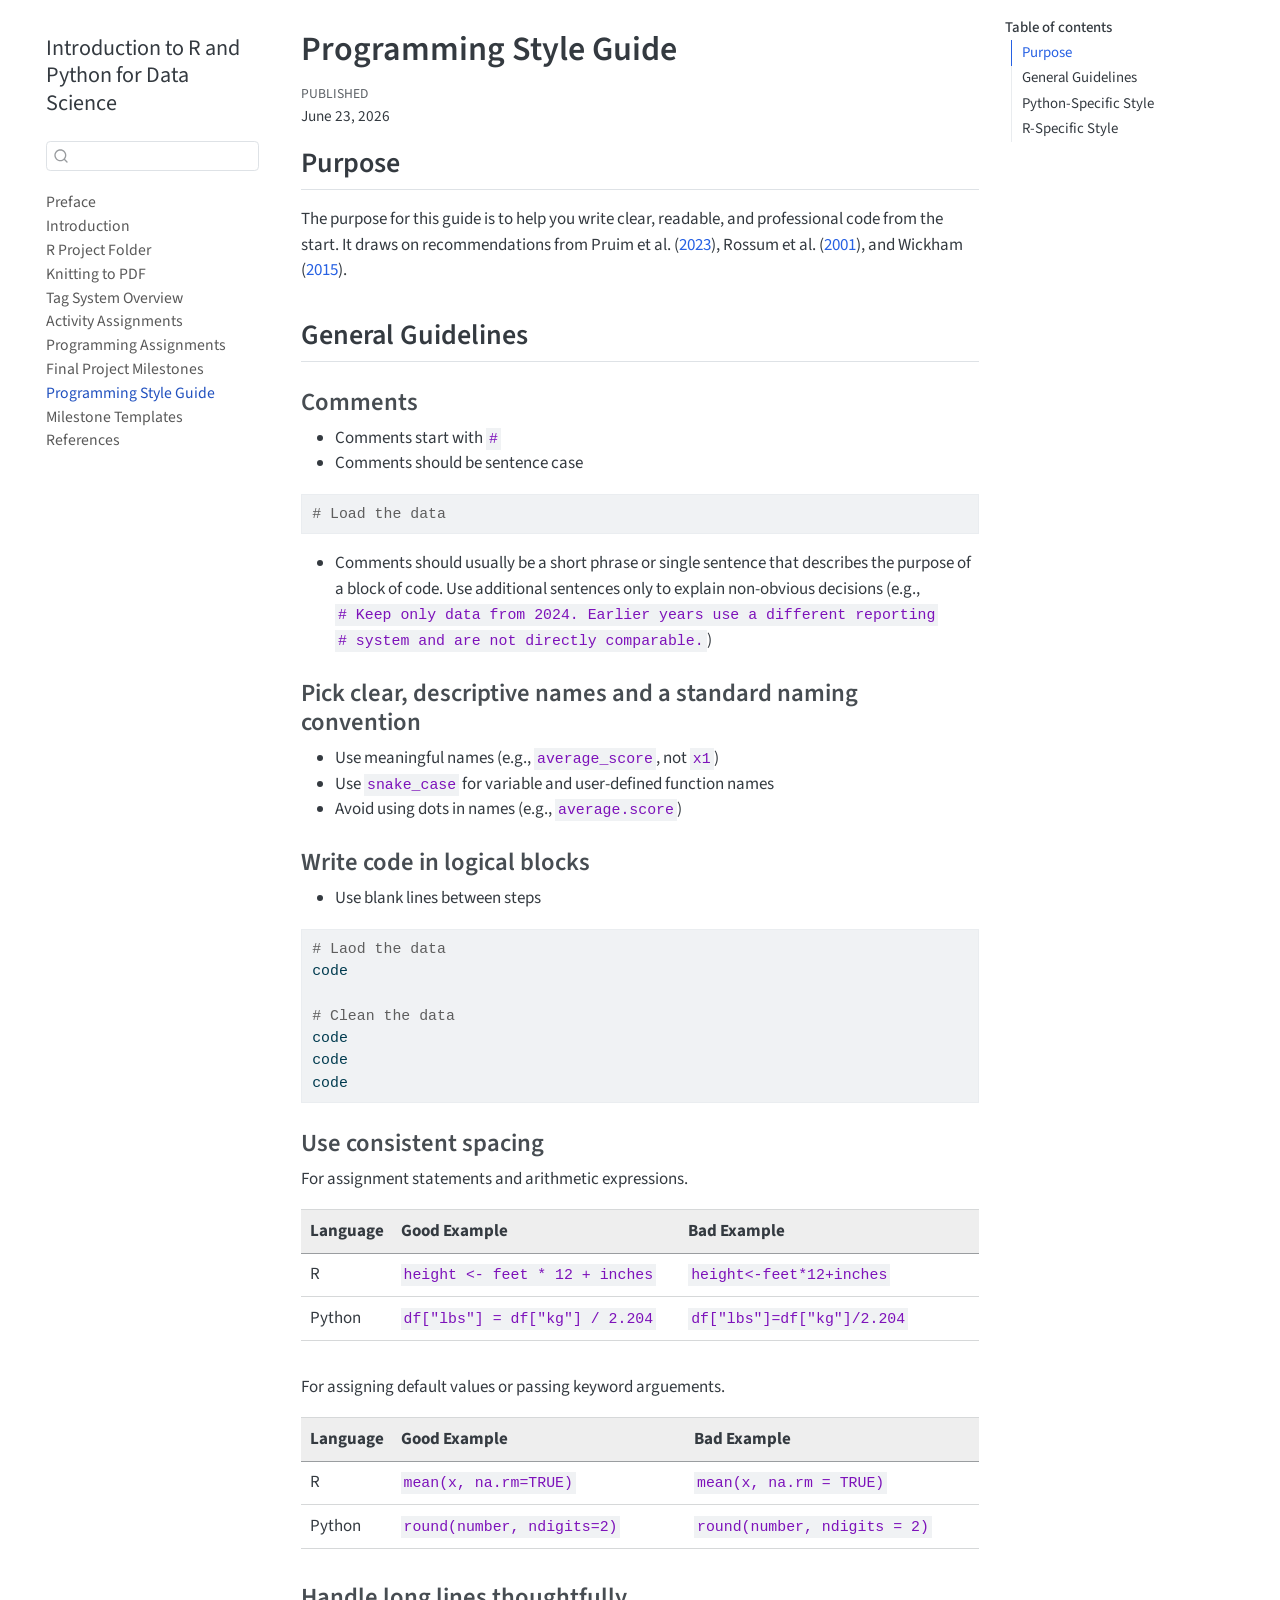
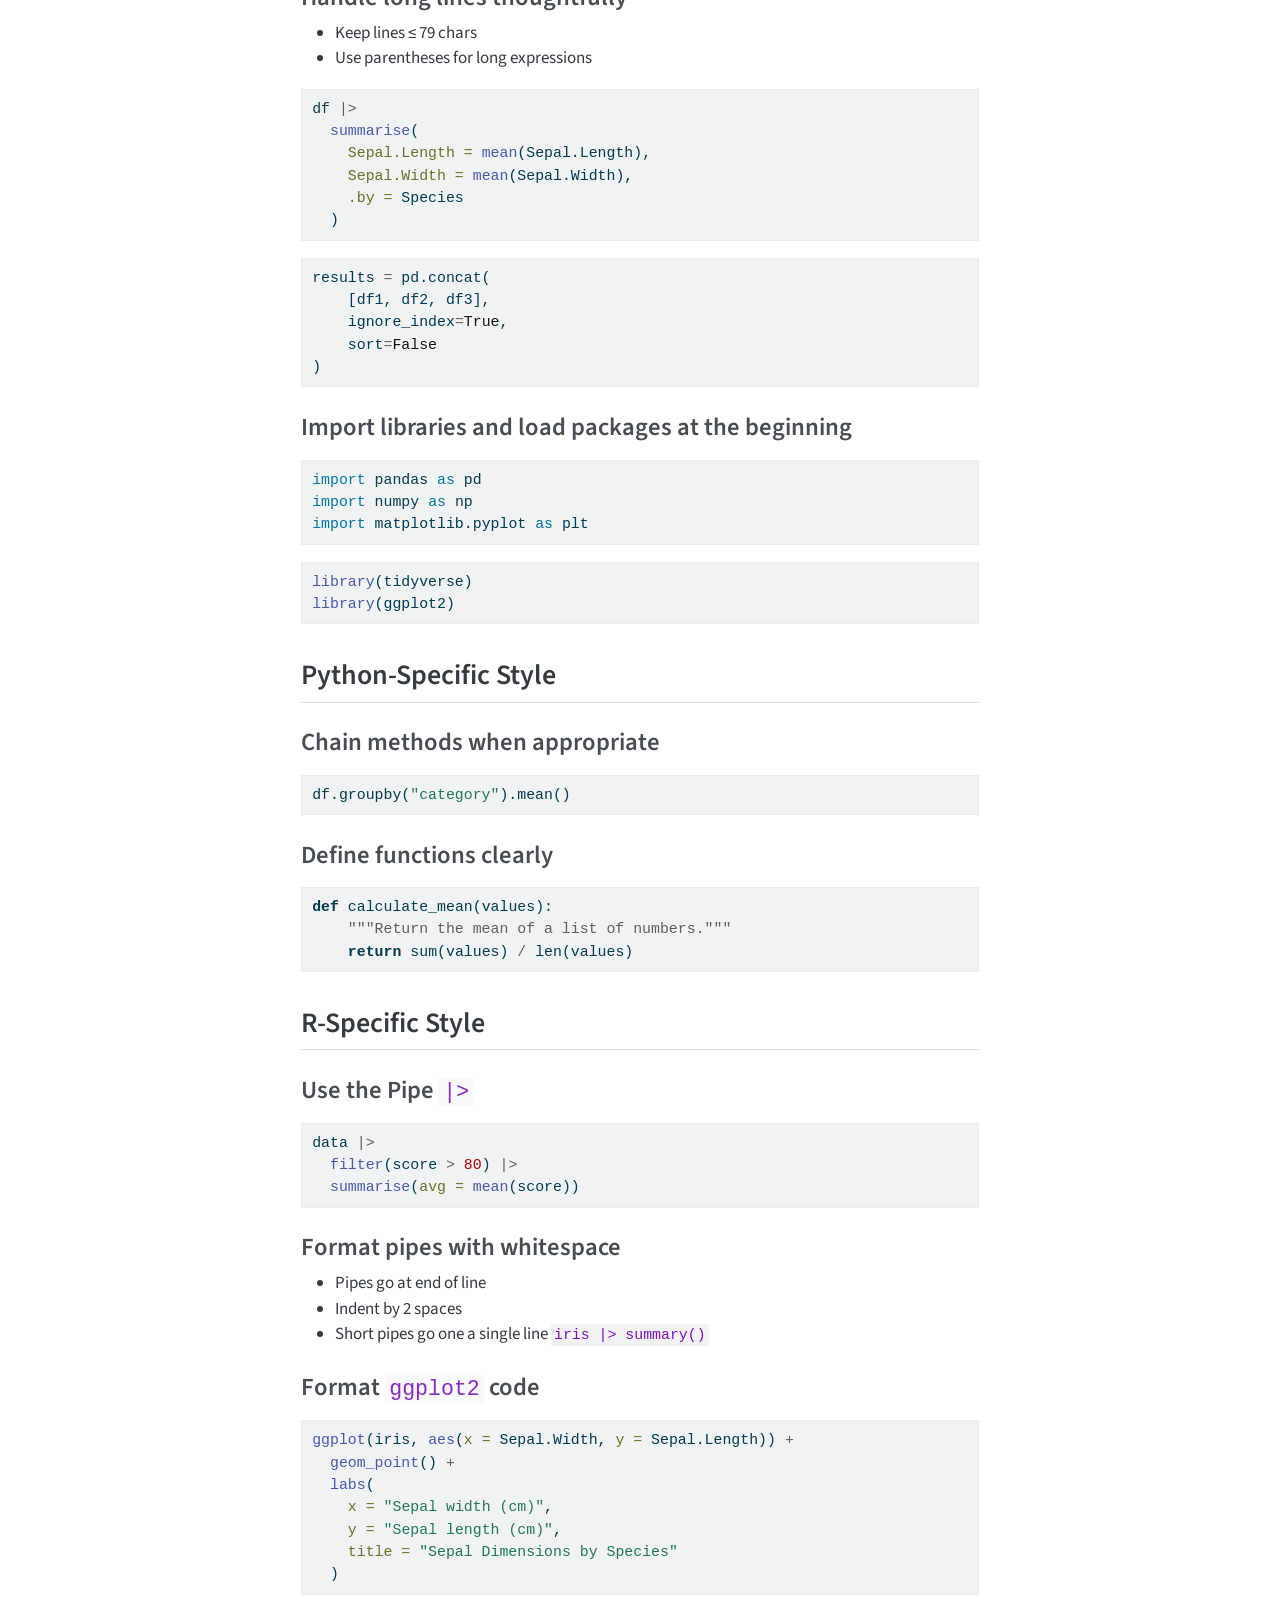
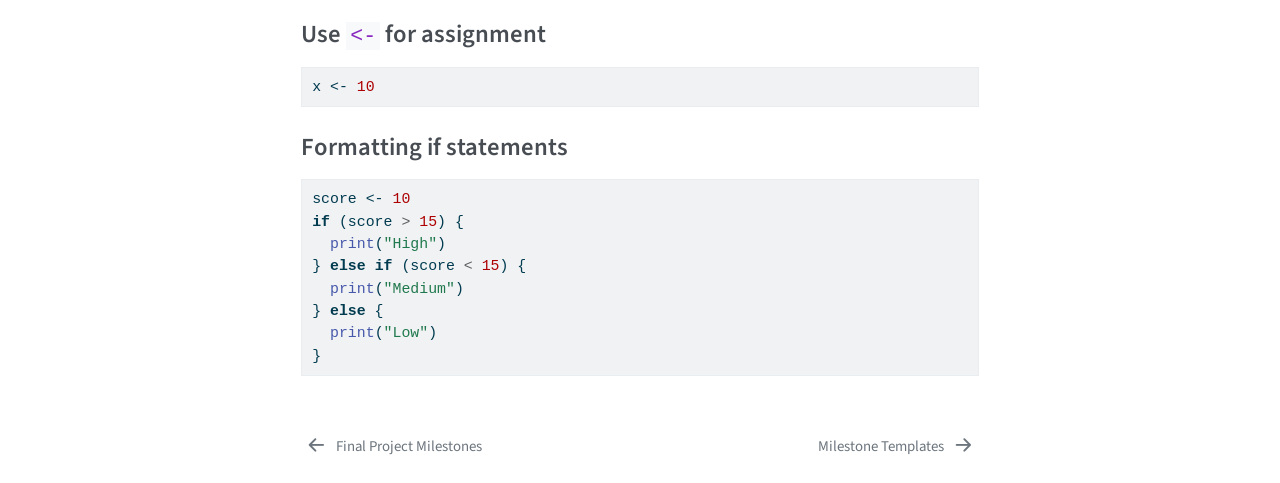
==== commit 23e20f8b: "Update templates" ====
--- a/docs/coding_style.html
+++ b/docs/coding_style.html
@@ -2,7 +2,7 @@
 <html xmlns="http://www.w3.org/1999/xhtml" lang="en" xml:lang="en"><head>
 
 <meta charset="utf-8">
-<meta name="generator" content="quarto-1.6.42">
+<meta name="generator" content="quarto-1.9.38">
 
 <meta name="viewport" content="width=device-width, initial-scale=1.0, user-scalable=yes">
 
@@ -10,6 +10,9 @@
 
 <title>Programming Style Guide – Introduction to R and Python for Data Science</title>
 <style>
+/* Default styles provided by pandoc.
+** See https://pandoc.org/MANUAL.html#variables-for-html for config info.
+*/
 code{white-space: pre-wrap;}
 span.smallcaps{font-variant: small-caps;}
 div.columns{display: flex; gap: min(4vw, 1.5em);}
@@ -22,8 +25,9 @@
   vertical-align: middle;
 }
 /* CSS for syntax highlighting */
+html { -webkit-text-size-adjust: 100%; }
 pre > code.sourceCode { white-space: pre; position: relative; }
-pre > code.sourceCode > span { line-height: 1.25; }
+pre > code.sourceCode > span { display: inline-block; line-height: 1.25; }
 pre > code.sourceCode > span:empty { height: 1.2em; }
 .sourceCode { overflow: visible; }
 code.sourceCode > span { color: inherit; text-decoration: inherit; }
@@ -34,7 +38,7 @@
 }
 @media print {
 pre > code.sourceCode { white-space: pre-wrap; }
-pre > code.sourceCode > span { display: inline-block; text-indent: -5em; padding-left: 5em; }
+pre > code.sourceCode > span { text-indent: -5em; padding-left: 5em; }
 }
 pre.numberSource code
   { counter-reset: source-line 0; }
@@ -59,7 +63,6 @@
 div.csl-bib-body { }
 div.csl-entry {
   clear: both;
-  margin-bottom: 0em;
 }
 .hanging-indent div.csl-entry {
   margin-left:2em;
@@ -87,15 +90,16 @@
 <meta name="quarto:offset" content="./">
 <link href="./templates.html" rel="next">
 <link href="./milestones.html" rel="prev">
-<script src="site_libs/quarto-html/quarto.js"></script>
+<script src="site_libs/quarto-html/quarto.js" type="module"></script>
+<script src="site_libs/quarto-html/tabsets/tabsets.js" type="module"></script>
 <script src="site_libs/quarto-html/popper.min.js"></script>
 <script src="site_libs/quarto-html/tippy.umd.min.js"></script>
 <script src="site_libs/quarto-html/anchor.min.js"></script>
 <link href="site_libs/quarto-html/tippy.css" rel="stylesheet">
-<link href="site_libs/quarto-html/quarto-syntax-highlighting-2f5df379a58b258e96c21c0638c20c03.css" rel="stylesheet" id="quarto-text-highlighting-styles">
+<link href="site_libs/quarto-html/quarto-syntax-highlighting-15634bcf2e68342d4ad2dfa704d543f6.css" rel="stylesheet" id="quarto-text-highlighting-styles">
 <script src="site_libs/bootstrap/bootstrap.min.js"></script>
 <link href="site_libs/bootstrap/bootstrap-icons.css" rel="stylesheet">
-<link href="site_libs/bootstrap/bootstrap-626149efe8f5d16e1d391ba177679bf0.min.css" rel="stylesheet" append-hash="true" id="quarto-bootstrap" data-mode="light">
+<link href="site_libs/bootstrap/bootstrap-5ccb035bea26c1e21f80f44cf7c27909.min.css" rel="stylesheet" append-hash="true" id="quarto-bootstrap" data-mode="light">
 <script id="quarto-search-options" type="application/json">{
   "location": "sidebar",
   "copy-button": false,
@@ -128,7 +132,7 @@
 <link rel="stylesheet" href="styles.css">
 </head>
 
-<body class="nav-sidebar floating">
+<body class="nav-sidebar floating quarto-light">
 
 <div id="quarto-search-results"></div>
   <header id="quarto-header" class="headroom fixed-top">
@@ -210,11 +214,6 @@
         <li class="sidebar-item">
   <div class="sidebar-item-container"> 
   <a href="./templates.html" class="sidebar-item-text sidebar-link"><span class="chapter-title">Milestone Templates</span></a>
-  </div>
-</li>
-        <li class="sidebar-item">
-  <div class="sidebar-item-container"> 
-  <a href="./example_apn.html" class="sidebar-item-text sidebar-link"><span class="chapter-title">Example Analysis Notebook Setup</span></a>
   </div>
 </li>
         <li class="sidebar-item">
@@ -288,7 +287,7 @@
 
 <section id="purpose" class="level2">
 <h2 class="anchored" data-anchor-id="purpose">Purpose</h2>
-<p>The purpose for this guide is to help you write clear, readable, and professional code from the start. It draws on recommendations from <span class="citation" data-cites="pruim2023fostering">Pruim, Gı̂rjău, and Horton (<a href="references.html#ref-pruim2023fostering" role="doc-biblioref">2023</a>)</span>, <span class="citation" data-cites="vanrossum2001pep8">Rossum, Warsaw, and Coghlan (<a href="references.html#ref-vanrossum2001pep8" role="doc-biblioref">2001</a>)</span>, and <span class="citation" data-cites="wickham2015tidyverse">Wickham (<a href="references.html#ref-wickham2015tidyverse" role="doc-biblioref">2015</a>)</span>.</p>
+<p>The purpose for this guide is to help you write clear, readable, and professional code from the start. It draws on recommendations from <span class="citation" data-cites="pruim2023fostering">Pruim et al. (<a href="references.html#ref-pruim2023fostering" role="doc-biblioref">2023</a>)</span>, <span class="citation" data-cites="vanrossum2001pep8">Rossum et al. (<a href="references.html#ref-vanrossum2001pep8" role="doc-biblioref">2001</a>)</span>, and <span class="citation" data-cites="wickham2015tidyverse">Wickham (<a href="references.html#ref-wickham2015tidyverse" role="doc-biblioref">2015</a>)</span>.</p>
 </section>
 <section id="general-guidelines" class="level2">
 <h2 class="anchored" data-anchor-id="general-guidelines">General Guidelines</h2>
@@ -298,7 +297,7 @@
 <li>Comments start with <code>#</code></li>
 <li>Comments should be sentence case</li>
 </ul>
-<div class="sourceCode" id="cb1"><pre class="sourceCode python code-with-copy"><code class="sourceCode python"><span id="cb1-1"><a href="#cb1-1" aria-hidden="true" tabindex="-1"></a><span class="co"># Load the data</span></span></code><button title="Copy to Clipboard" class="code-copy-button"><i class="bi"></i></button></pre></div>
+<div class="code-copy-outer-scaffold"><div class="sourceCode" id="cb1"><pre class="sourceCode python code-with-copy"><code class="sourceCode python"><span id="cb1-1"><a href="#cb1-1" aria-hidden="true" tabindex="-1"></a><span class="co"># Load the data</span></span></code></pre></div><button title="Copy to Clipboard" class="code-copy-button"><i class="bi"></i></button></div>
 <ul>
 <li>Comments should usually be a short phrase or single sentence that describes the purpose of a block of code. Use additional sentences only to explain non-obvious decisions (e.g., <code># Keep only data from 2024. Earlier years use a different reporting</code><br><code># system and are not directly comparable.</code>)</li>
 </ul>
@@ -316,13 +315,13 @@
 <ul>
 <li>Use blank lines between steps</li>
 </ul>
-<div class="sourceCode" id="cb2"><pre class="sourceCode python code-with-copy"><code class="sourceCode python"><span id="cb2-1"><a href="#cb2-1" aria-hidden="true" tabindex="-1"></a><span class="co"># Laod the data</span></span>
+<div class="code-copy-outer-scaffold"><div class="sourceCode" id="cb2"><pre class="sourceCode python code-with-copy"><code class="sourceCode python"><span id="cb2-1"><a href="#cb2-1" aria-hidden="true" tabindex="-1"></a><span class="co"># Laod the data</span></span>
 <span id="cb2-2"><a href="#cb2-2" aria-hidden="true" tabindex="-1"></a>code</span>
 <span id="cb2-3"><a href="#cb2-3" aria-hidden="true" tabindex="-1"></a></span>
 <span id="cb2-4"><a href="#cb2-4" aria-hidden="true" tabindex="-1"></a><span class="co"># Clean the data</span></span>
 <span id="cb2-5"><a href="#cb2-5" aria-hidden="true" tabindex="-1"></a>code</span>
 <span id="cb2-6"><a href="#cb2-6" aria-hidden="true" tabindex="-1"></a>code</span>
-<span id="cb2-7"><a href="#cb2-7" aria-hidden="true" tabindex="-1"></a>code</span></code><button title="Copy to Clipboard" class="code-copy-button"><i class="bi"></i></button></pre></div>
+<span id="cb2-7"><a href="#cb2-7" aria-hidden="true" tabindex="-1"></a>code</span></code></pre></div><button title="Copy to Clipboard" class="code-copy-button"><i class="bi"></i></button></div>
 </section>
 <section id="use-consistent-spacing" class="level3">
 <h3 class="anchored" data-anchor-id="use-consistent-spacing">Use consistent spacing</h3>
@@ -391,47 +390,47 @@
 <li>Keep lines ≤ 79 chars</li>
 <li>Use parentheses for long expressions</li>
 </ul>
-<div class="sourceCode" id="cb3"><pre class="sourceCode r code-with-copy"><code class="sourceCode r"><span id="cb3-1"><a href="#cb3-1" aria-hidden="true" tabindex="-1"></a>df <span class="sc">|&gt;</span></span>
+<div class="code-copy-outer-scaffold"><div class="sourceCode" id="cb3"><pre class="sourceCode r code-with-copy"><code class="sourceCode r"><span id="cb3-1"><a href="#cb3-1" aria-hidden="true" tabindex="-1"></a>df <span class="sc">|&gt;</span></span>
 <span id="cb3-2"><a href="#cb3-2" aria-hidden="true" tabindex="-1"></a>  <span class="fu">summarise</span>(</span>
 <span id="cb3-3"><a href="#cb3-3" aria-hidden="true" tabindex="-1"></a>    <span class="at">Sepal.Length =</span> <span class="fu">mean</span>(Sepal.Length),</span>
 <span id="cb3-4"><a href="#cb3-4" aria-hidden="true" tabindex="-1"></a>    <span class="at">Sepal.Width =</span> <span class="fu">mean</span>(Sepal.Width),</span>
 <span id="cb3-5"><a href="#cb3-5" aria-hidden="true" tabindex="-1"></a>    <span class="at">.by =</span> Species</span>
-<span id="cb3-6"><a href="#cb3-6" aria-hidden="true" tabindex="-1"></a>  )</span></code><button title="Copy to Clipboard" class="code-copy-button"><i class="bi"></i></button></pre></div>
-<div class="sourceCode" id="cb4"><pre class="sourceCode python code-with-copy"><code class="sourceCode python"><span id="cb4-1"><a href="#cb4-1" aria-hidden="true" tabindex="-1"></a>results <span class="op">=</span> pd.concat(</span>
+<span id="cb3-6"><a href="#cb3-6" aria-hidden="true" tabindex="-1"></a>  )</span></code></pre></div><button title="Copy to Clipboard" class="code-copy-button"><i class="bi"></i></button></div>
+<div class="code-copy-outer-scaffold"><div class="sourceCode" id="cb4"><pre class="sourceCode python code-with-copy"><code class="sourceCode python"><span id="cb4-1"><a href="#cb4-1" aria-hidden="true" tabindex="-1"></a>results <span class="op">=</span> pd.concat(</span>
 <span id="cb4-2"><a href="#cb4-2" aria-hidden="true" tabindex="-1"></a>    [df1, df2, df3],</span>
 <span id="cb4-3"><a href="#cb4-3" aria-hidden="true" tabindex="-1"></a>    ignore_index<span class="op">=</span><span class="va">True</span>,</span>
 <span id="cb4-4"><a href="#cb4-4" aria-hidden="true" tabindex="-1"></a>    sort<span class="op">=</span><span class="va">False</span></span>
-<span id="cb4-5"><a href="#cb4-5" aria-hidden="true" tabindex="-1"></a>)</span></code><button title="Copy to Clipboard" class="code-copy-button"><i class="bi"></i></button></pre></div>
+<span id="cb4-5"><a href="#cb4-5" aria-hidden="true" tabindex="-1"></a>)</span></code></pre></div><button title="Copy to Clipboard" class="code-copy-button"><i class="bi"></i></button></div>
 </section>
 <section id="import-libraries-and-load-packages-at-the-beginning" class="level3">
 <h3 class="anchored" data-anchor-id="import-libraries-and-load-packages-at-the-beginning">Import libraries and load packages at the beginning</h3>
-<div class="sourceCode" id="cb5"><pre class="sourceCode python code-with-copy"><code class="sourceCode python"><span id="cb5-1"><a href="#cb5-1" aria-hidden="true" tabindex="-1"></a><span class="im">import</span> pandas <span class="im">as</span> pd</span>
+<div class="code-copy-outer-scaffold"><div class="sourceCode" id="cb5"><pre class="sourceCode python code-with-copy"><code class="sourceCode python"><span id="cb5-1"><a href="#cb5-1" aria-hidden="true" tabindex="-1"></a><span class="im">import</span> pandas <span class="im">as</span> pd</span>
 <span id="cb5-2"><a href="#cb5-2" aria-hidden="true" tabindex="-1"></a><span class="im">import</span> numpy <span class="im">as</span> np</span>
-<span id="cb5-3"><a href="#cb5-3" aria-hidden="true" tabindex="-1"></a><span class="im">import</span> matplotlib.pyplot <span class="im">as</span> plt</span></code><button title="Copy to Clipboard" class="code-copy-button"><i class="bi"></i></button></pre></div>
-<div class="sourceCode" id="cb6"><pre class="sourceCode r code-with-copy"><code class="sourceCode r"><span id="cb6-1"><a href="#cb6-1" aria-hidden="true" tabindex="-1"></a><span class="fu">library</span>(tidyverse)</span>
-<span id="cb6-2"><a href="#cb6-2" aria-hidden="true" tabindex="-1"></a><span class="fu">library</span>(ggplot2)</span></code><button title="Copy to Clipboard" class="code-copy-button"><i class="bi"></i></button></pre></div>
+<span id="cb5-3"><a href="#cb5-3" aria-hidden="true" tabindex="-1"></a><span class="im">import</span> matplotlib.pyplot <span class="im">as</span> plt</span></code></pre></div><button title="Copy to Clipboard" class="code-copy-button"><i class="bi"></i></button></div>
+<div class="code-copy-outer-scaffold"><div class="sourceCode" id="cb6"><pre class="sourceCode r code-with-copy"><code class="sourceCode r"><span id="cb6-1"><a href="#cb6-1" aria-hidden="true" tabindex="-1"></a><span class="fu">library</span>(tidyverse)</span>
+<span id="cb6-2"><a href="#cb6-2" aria-hidden="true" tabindex="-1"></a><span class="fu">library</span>(ggplot2)</span></code></pre></div><button title="Copy to Clipboard" class="code-copy-button"><i class="bi"></i></button></div>
 </section>
 </section>
 <section id="python-specific-style" class="level2">
 <h2 class="anchored" data-anchor-id="python-specific-style">Python-Specific Style</h2>
 <section id="chain-methods-when-appropriate" class="level3">
 <h3 class="anchored" data-anchor-id="chain-methods-when-appropriate">Chain methods when appropriate</h3>
-<div class="sourceCode" id="cb7"><pre class="sourceCode python code-with-copy"><code class="sourceCode python"><span id="cb7-1"><a href="#cb7-1" aria-hidden="true" tabindex="-1"></a>df.groupby(<span class="st">"category"</span>).mean()</span></code><button title="Copy to Clipboard" class="code-copy-button"><i class="bi"></i></button></pre></div>
+<div class="code-copy-outer-scaffold"><div class="sourceCode" id="cb7"><pre class="sourceCode python code-with-copy"><code class="sourceCode python"><span id="cb7-1"><a href="#cb7-1" aria-hidden="true" tabindex="-1"></a>df.groupby(<span class="st">"category"</span>).mean()</span></code></pre></div><button title="Copy to Clipboard" class="code-copy-button"><i class="bi"></i></button></div>
 </section>
 <section id="define-functions-clearly" class="level3">
 <h3 class="anchored" data-anchor-id="define-functions-clearly">Define functions clearly</h3>
-<div class="sourceCode" id="cb8"><pre class="sourceCode python code-with-copy"><code class="sourceCode python"><span id="cb8-1"><a href="#cb8-1" aria-hidden="true" tabindex="-1"></a><span class="kw">def</span> calculate_mean(values):</span>
+<div class="code-copy-outer-scaffold"><div class="sourceCode" id="cb8"><pre class="sourceCode python code-with-copy"><code class="sourceCode python"><span id="cb8-1"><a href="#cb8-1" aria-hidden="true" tabindex="-1"></a><span class="kw">def</span> calculate_mean(values):</span>
 <span id="cb8-2"><a href="#cb8-2" aria-hidden="true" tabindex="-1"></a>    <span class="co">"""Return the mean of a list of numbers."""</span></span>
-<span id="cb8-3"><a href="#cb8-3" aria-hidden="true" tabindex="-1"></a>    <span class="cf">return</span> <span class="bu">sum</span>(values) <span class="op">/</span> <span class="bu">len</span>(values)</span></code><button title="Copy to Clipboard" class="code-copy-button"><i class="bi"></i></button></pre></div>
+<span id="cb8-3"><a href="#cb8-3" aria-hidden="true" tabindex="-1"></a>    <span class="cf">return</span> <span class="bu">sum</span>(values) <span class="op">/</span> <span class="bu">len</span>(values)</span></code></pre></div><button title="Copy to Clipboard" class="code-copy-button"><i class="bi"></i></button></div>
 </section>
 </section>
 <section id="r-specific-style" class="level2">
 <h2 class="anchored" data-anchor-id="r-specific-style">R-Specific Style</h2>
 <section id="use-the-pipe" class="level3">
 <h3 class="anchored" data-anchor-id="use-the-pipe">Use the Pipe <code>|&gt;</code></h3>
-<div class="sourceCode" id="cb9"><pre class="sourceCode r code-with-copy"><code class="sourceCode r"><span id="cb9-1"><a href="#cb9-1" aria-hidden="true" tabindex="-1"></a>data <span class="sc">|&gt;</span></span>
+<div class="code-copy-outer-scaffold"><div class="sourceCode" id="cb9"><pre class="sourceCode r code-with-copy"><code class="sourceCode r"><span id="cb9-1"><a href="#cb9-1" aria-hidden="true" tabindex="-1"></a>data <span class="sc">|&gt;</span></span>
 <span id="cb9-2"><a href="#cb9-2" aria-hidden="true" tabindex="-1"></a>  <span class="fu">filter</span>(score <span class="sc">&gt;</span> <span class="dv">80</span>) <span class="sc">|&gt;</span></span>
-<span id="cb9-3"><a href="#cb9-3" aria-hidden="true" tabindex="-1"></a>  <span class="fu">summarise</span>(<span class="at">avg =</span> <span class="fu">mean</span>(score))</span></code><button title="Copy to Clipboard" class="code-copy-button"><i class="bi"></i></button></pre></div>
+<span id="cb9-3"><a href="#cb9-3" aria-hidden="true" tabindex="-1"></a>  <span class="fu">summarise</span>(<span class="at">avg =</span> <span class="fu">mean</span>(score))</span></code></pre></div><button title="Copy to Clipboard" class="code-copy-button"><i class="bi"></i></button></div>
 </section>
 <section id="format-pipes-with-whitespace" class="level3">
 <h3 class="anchored" data-anchor-id="format-pipes-with-whitespace">Format pipes with whitespace</h3>
@@ -443,39 +442,39 @@
 </section>
 <section id="format-ggplot2-code" class="level3">
 <h3 class="anchored" data-anchor-id="format-ggplot2-code">Format <code>ggplot2</code> code</h3>
-<div class="sourceCode" id="cb10"><pre class="sourceCode r code-with-copy"><code class="sourceCode r"><span id="cb10-1"><a href="#cb10-1" aria-hidden="true" tabindex="-1"></a><span class="fu">ggplot</span>(iris, <span class="fu">aes</span>(<span class="at">x =</span> Sepal.Width, <span class="at">y =</span> Sepal.Length)) <span class="sc">+</span></span>
+<div class="code-copy-outer-scaffold"><div class="sourceCode" id="cb10"><pre class="sourceCode r code-with-copy"><code class="sourceCode r"><span id="cb10-1"><a href="#cb10-1" aria-hidden="true" tabindex="-1"></a><span class="fu">ggplot</span>(iris, <span class="fu">aes</span>(<span class="at">x =</span> Sepal.Width, <span class="at">y =</span> Sepal.Length)) <span class="sc">+</span></span>
 <span id="cb10-2"><a href="#cb10-2" aria-hidden="true" tabindex="-1"></a>  <span class="fu">geom_point</span>() <span class="sc">+</span></span>
 <span id="cb10-3"><a href="#cb10-3" aria-hidden="true" tabindex="-1"></a>  <span class="fu">labs</span>(</span>
 <span id="cb10-4"><a href="#cb10-4" aria-hidden="true" tabindex="-1"></a>    <span class="at">x =</span> <span class="st">"Sepal width (cm)"</span>,</span>
 <span id="cb10-5"><a href="#cb10-5" aria-hidden="true" tabindex="-1"></a>    <span class="at">y =</span> <span class="st">"Sepal length (cm)"</span>,</span>
 <span id="cb10-6"><a href="#cb10-6" aria-hidden="true" tabindex="-1"></a>    <span class="at">title =</span> <span class="st">"Sepal Dimensions by Species"</span></span>
-<span id="cb10-7"><a href="#cb10-7" aria-hidden="true" tabindex="-1"></a>  )</span></code><button title="Copy to Clipboard" class="code-copy-button"><i class="bi"></i></button></pre></div>
+<span id="cb10-7"><a href="#cb10-7" aria-hidden="true" tabindex="-1"></a>  )</span></code></pre></div><button title="Copy to Clipboard" class="code-copy-button"><i class="bi"></i></button></div>
 </section>
 <section id="use---for-assignment" class="level3">
 <h3 class="anchored" data-anchor-id="use---for-assignment">Use <code>&lt;-</code> for assignment</h3>
-<div class="sourceCode" id="cb11"><pre class="sourceCode r code-with-copy"><code class="sourceCode r"><span id="cb11-1"><a href="#cb11-1" aria-hidden="true" tabindex="-1"></a>x <span class="ot">&lt;-</span> <span class="dv">10</span></span></code><button title="Copy to Clipboard" class="code-copy-button"><i class="bi"></i></button></pre></div>
+<div class="code-copy-outer-scaffold"><div class="sourceCode" id="cb11"><pre class="sourceCode r code-with-copy"><code class="sourceCode r"><span id="cb11-1"><a href="#cb11-1" aria-hidden="true" tabindex="-1"></a>x <span class="ot">&lt;-</span> <span class="dv">10</span></span></code></pre></div><button title="Copy to Clipboard" class="code-copy-button"><i class="bi"></i></button></div>
 </section>
 <section id="formatting-if-statements" class="level3">
 <h3 class="anchored" data-anchor-id="formatting-if-statements">Formatting if statements</h3>
-<div class="sourceCode" id="cb12"><pre class="sourceCode r code-with-copy"><code class="sourceCode r"><span id="cb12-1"><a href="#cb12-1" aria-hidden="true" tabindex="-1"></a>score <span class="ot">&lt;-</span> <span class="dv">10</span> </span>
+<div class="code-copy-outer-scaffold"><div class="sourceCode" id="cb12"><pre class="sourceCode r code-with-copy"><code class="sourceCode r"><span id="cb12-1"><a href="#cb12-1" aria-hidden="true" tabindex="-1"></a>score <span class="ot">&lt;-</span> <span class="dv">10</span> </span>
 <span id="cb12-2"><a href="#cb12-2" aria-hidden="true" tabindex="-1"></a><span class="cf">if</span> (score <span class="sc">&gt;</span> <span class="dv">15</span>) {</span>
 <span id="cb12-3"><a href="#cb12-3" aria-hidden="true" tabindex="-1"></a>  <span class="fu">print</span>(<span class="st">"High"</span>)</span>
 <span id="cb12-4"><a href="#cb12-4" aria-hidden="true" tabindex="-1"></a>} <span class="cf">else</span> <span class="cf">if</span> (score <span class="sc">&lt;</span> <span class="dv">15</span>) {</span>
 <span id="cb12-5"><a href="#cb12-5" aria-hidden="true" tabindex="-1"></a>  <span class="fu">print</span>(<span class="st">"Medium"</span>)</span>
 <span id="cb12-6"><a href="#cb12-6" aria-hidden="true" tabindex="-1"></a>} <span class="cf">else</span> { </span>
 <span id="cb12-7"><a href="#cb12-7" aria-hidden="true" tabindex="-1"></a>  <span class="fu">print</span>(<span class="st">"Low"</span>)</span>
-<span id="cb12-8"><a href="#cb12-8" aria-hidden="true" tabindex="-1"></a>}</span></code><button title="Copy to Clipboard" class="code-copy-button"><i class="bi"></i></button></pre></div>
-
-
-<div id="refs" class="references csl-bib-body hanging-indent" data-entry-spacing="0" role="list" style="display: none">
+<span id="cb12-8"><a href="#cb12-8" aria-hidden="true" tabindex="-1"></a>}</span></code></pre></div><button title="Copy to Clipboard" class="code-copy-button"><i class="bi"></i></button></div>
+
+
+<div id="refs" class="references csl-bib-body hanging-indent" role="list" style="display: none">
 <div id="ref-pruim2023fostering" class="csl-entry" role="listitem">
 Pruim, Randall, Maria-Cristiana Gı̂rjău, and Nicholas J. Horton. 2023. <span>“Fostering Better Coding Practices for Data Scientists.”</span> <em>Harvard Data Science Review</em> 5 (3). <a href="https://doi.org/10.1162/99608f92.97c9f60f">https://doi.org/10.1162/99608f92.97c9f60f</a>.
 </div>
 <div id="ref-vanrossum2001pep8" class="csl-entry" role="listitem">
-Rossum, Guido van, Barry Warsaw, and Alyssa Coghlan. 2001. <span>“<span class="nocase">PEP 8 – Style Guide for Python Code</span>.”</span> <a href="https://peps.python.org/pep-0008/">https://peps.python.org/pep-0008/</a>.
+Rossum, Guido van, Barry Warsaw, and Alyssa Coghlan. 2001. <em><span class="nocase">PEP 8 – Style Guide for Python Code</span></em>. <a href="https://peps.python.org/pep-0008/">https://peps.python.org/pep-0008/</a>.
 </div>
 <div id="ref-wickham2015tidyverse" class="csl-entry" role="listitem">
-Wickham, Hadley. 2015. <span>“The Tidyverse Style Guide.”</span> <a href="https://style.tidyverse.org/">https://style.tidyverse.org/</a>.
+Wickham, Hadley. 2015. <em>The Tidyverse Style Guide</em>. <a href="https://style.tidyverse.org/">https://style.tidyverse.org/</a>.
 </div>
 </div>
 </section>
@@ -483,236 +482,243 @@
 
 </main> <!-- /main -->
 <script id="quarto-html-after-body" type="application/javascript">
-window.document.addEventListener("DOMContentLoaded", function (event) {
-  const toggleBodyColorMode = (bsSheetEl) => {
-    const mode = bsSheetEl.getAttribute("data-mode");
-    const bodyEl = window.document.querySelector("body");
-    if (mode === "dark") {
-      bodyEl.classList.add("quarto-dark");
-      bodyEl.classList.remove("quarto-light");
-    } else {
-      bodyEl.classList.add("quarto-light");
-      bodyEl.classList.remove("quarto-dark");
+  window.document.addEventListener("DOMContentLoaded", function (event) {
+    const icon = "";
+    const anchorJS = new window.AnchorJS();
+    anchorJS.options = {
+      placement: 'right',
+      icon: icon
+    };
+    anchorJS.add('.anchored');
+    const isCodeAnnotation = (el) => {
+      for (const clz of el.classList) {
+        if (clz.startsWith('code-annotation-')) {                     
+          return true;
+        }
+      }
+      return false;
     }
-  }
-  const toggleBodyColorPrimary = () => {
-    const bsSheetEl = window.document.querySelector("link#quarto-bootstrap");
-    if (bsSheetEl) {
-      toggleBodyColorMode(bsSheetEl);
+    const onCopySuccess = function(e) {
+      // button target
+      const button = e.trigger;
+      // don't keep focus
+      button.blur();
+      // flash "checked"
+      button.classList.add('code-copy-button-checked');
+      var currentTitle = button.getAttribute("title");
+      button.setAttribute("title", "Copied!");
+      let tooltip;
+      if (window.bootstrap) {
+        button.setAttribute("data-bs-toggle", "tooltip");
+        button.setAttribute("data-bs-placement", "left");
+        button.setAttribute("data-bs-title", "Copied!");
+        tooltip = new bootstrap.Tooltip(button, 
+          { trigger: "manual", 
+            customClass: "code-copy-button-tooltip",
+            offset: [0, -8]});
+        tooltip.show();    
+      }
+      setTimeout(function() {
+        if (tooltip) {
+          tooltip.hide();
+          button.removeAttribute("data-bs-title");
+          button.removeAttribute("data-bs-toggle");
+          button.removeAttribute("data-bs-placement");
+        }
+        button.setAttribute("title", currentTitle);
+        button.classList.remove('code-copy-button-checked');
+      }, 1000);
+      // clear code selection
+      e.clearSelection();
     }
-  }
-  toggleBodyColorPrimary();  
-  const icon = "";
-  const anchorJS = new window.AnchorJS();
-  anchorJS.options = {
-    placement: 'right',
-    icon: icon
-  };
-  anchorJS.add('.anchored');
-  const isCodeAnnotation = (el) => {
-    for (const clz of el.classList) {
-      if (clz.startsWith('code-annotation-')) {                     
-        return true;
-      }
-    }
-    return false;
-  }
-  const onCopySuccess = function(e) {
-    // button target
-    const button = e.trigger;
-    // don't keep focus
-    button.blur();
-    // flash "checked"
-    button.classList.add('code-copy-button-checked');
-    var currentTitle = button.getAttribute("title");
-    button.setAttribute("title", "Copied!");
-    let tooltip;
-    if (window.bootstrap) {
-      button.setAttribute("data-bs-toggle", "tooltip");
-      button.setAttribute("data-bs-placement", "left");
-      button.setAttribute("data-bs-title", "Copied!");
-      tooltip = new bootstrap.Tooltip(button, 
-        { trigger: "manual", 
-          customClass: "code-copy-button-tooltip",
-          offset: [0, -8]});
-      tooltip.show();    
-    }
-    setTimeout(function() {
-      if (tooltip) {
-        tooltip.hide();
-        button.removeAttribute("data-bs-title");
-        button.removeAttribute("data-bs-toggle");
-        button.removeAttribute("data-bs-placement");
-      }
-      button.setAttribute("title", currentTitle);
-      button.classList.remove('code-copy-button-checked');
-    }, 1000);
-    // clear code selection
-    e.clearSelection();
-  }
-  const getTextToCopy = function(trigger) {
-      const codeEl = trigger.previousElementSibling.cloneNode(true);
+    const getTextToCopy = function(trigger) {
+      const outerScaffold = trigger.parentElement.cloneNode(true);
+      const codeEl = outerScaffold.querySelector('code');
       for (const childEl of codeEl.children) {
         if (isCodeAnnotation(childEl)) {
           childEl.remove();
         }
       }
       return codeEl.innerText;
-  }
-  const clipboard = new window.ClipboardJS('.code-copy-button:not([data-in-quarto-modal])', {
-    text: getTextToCopy
-  });
-  clipboard.on('success', onCopySuccess);
-  if (window.document.getElementById('quarto-embedded-source-code-modal')) {
-    const clipboardModal = new window.ClipboardJS('.code-copy-button[data-in-quarto-modal]', {
-      text: getTextToCopy,
-      container: window.document.getElementById('quarto-embedded-source-code-modal')
+    }
+    const clipboard = new window.ClipboardJS('.code-copy-button:not([data-in-quarto-modal])', {
+      text: getTextToCopy
     });
-    clipboardModal.on('success', onCopySuccess);
-  }
-    var localhostRegex = new RegExp(/^(?:http|https):\/\/localhost\:?[0-9]*\//);
-    var mailtoRegex = new RegExp(/^mailto:/);
-      var filterRegex = new RegExp('/' + window.location.host + '/');
-    var isInternal = (href) => {
-        return filterRegex.test(href) || localhostRegex.test(href) || mailtoRegex.test(href);
+    clipboard.on('success', onCopySuccess);
+    if (window.document.getElementById('quarto-embedded-source-code-modal')) {
+      const clipboardModal = new window.ClipboardJS('.code-copy-button[data-in-quarto-modal]', {
+        text: getTextToCopy,
+        container: window.document.getElementById('quarto-embedded-source-code-modal')
+      });
+      clipboardModal.on('success', onCopySuccess);
     }
-    // Inspect non-navigation links and adorn them if external
- 	var links = window.document.querySelectorAll('a[href]:not(.nav-link):not(.navbar-brand):not(.toc-action):not(.sidebar-link):not(.sidebar-item-toggle):not(.pagination-link):not(.no-external):not([aria-hidden]):not(.dropdown-item):not(.quarto-navigation-tool):not(.about-link)');
-    for (var i=0; i<links.length; i++) {
-      const link = links[i];
-      if (!isInternal(link.href)) {
-        // undo the damage that might have been done by quarto-nav.js in the case of
-        // links that we want to consider external
-        if (link.dataset.originalHref !== undefined) {
-          link.href = link.dataset.originalHref;
-        }
-      }
+      var localhostRegex = new RegExp(/^(?:http|https):\/\/localhost\:?[0-9]*\//);
+      var mailtoRegex = new RegExp(/^mailto:/);
+        var filterRegex = new RegExp('/' + window.location.host + '/');
+      var isInternal = (href) => {
+          return filterRegex.test(href) || localhostRegex.test(href) || mailtoRegex.test(href);
+      }
+      // Inspect non-navigation links and adorn them if external
+     var links = window.document.querySelectorAll('a[href]:not(.nav-link):not(.navbar-brand):not(.toc-action):not(.sidebar-link):not(.sidebar-item-toggle):not(.pagination-link):not(.no-external):not([aria-hidden]):not(.dropdown-item):not(.quarto-navigation-tool):not(.about-link)');
+      for (var i=0; i<links.length; i++) {
+        const link = links[i];
+        if (!isInternal(link.href)) {
+          // undo the damage that might have been done by quarto-nav.js in the case of
+          // links that we want to consider external
+          if (link.dataset.originalHref !== undefined) {
+            link.href = link.dataset.originalHref;
+          }
+        }
+      }
+    function tippyHover(el, contentFn, onTriggerFn, onUntriggerFn) {
+      const config = {
+        allowHTML: true,
+        maxWidth: 500,
+        delay: 100,
+        arrow: false,
+        appendTo: function(el) {
+            return el.parentElement;
+        },
+        interactive: true,
+        interactiveBorder: 10,
+        theme: 'quarto',
+        placement: 'bottom-start',
+      };
+      if (contentFn) {
+        config.content = contentFn;
+      }
+      if (onTriggerFn) {
+        config.onTrigger = onTriggerFn;
+      }
+      if (onUntriggerFn) {
+        config.onUntrigger = onUntriggerFn;
+      }
+      window.tippy(el, config); 
     }
-  function tippyHover(el, contentFn, onTriggerFn, onUntriggerFn) {
-    const config = {
-      allowHTML: true,
-      maxWidth: 500,
-      delay: 100,
-      arrow: false,
-      appendTo: function(el) {
-          return el.parentElement;
-      },
-      interactive: true,
-      interactiveBorder: 10,
-      theme: 'quarto',
-      placement: 'bottom-start',
-    };
-    if (contentFn) {
-      config.content = contentFn;
+    const noterefs = window.document.querySelectorAll('a[role="doc-noteref"]');
+    for (var i=0; i<noterefs.length; i++) {
+      const ref = noterefs[i];
+      tippyHover(ref, function() {
+        // use id or data attribute instead here
+        let href = ref.getAttribute('data-footnote-href') || ref.getAttribute('href');
+        try { href = new URL(href).hash; } catch {}
+        const id = href.replace(/^#\/?/, "");
+        const note = window.document.getElementById(id);
+        if (note) {
+          return note.innerHTML;
+        } else {
+          return "";
+        }
+      });
     }
-    if (onTriggerFn) {
-      config.onTrigger = onTriggerFn;
-    }
-    if (onUntriggerFn) {
-      config.onUntrigger = onUntriggerFn;
-    }
-    window.tippy(el, config); 
-  }
-  const noterefs = window.document.querySelectorAll('a[role="doc-noteref"]');
-  for (var i=0; i<noterefs.length; i++) {
-    const ref = noterefs[i];
-    tippyHover(ref, function() {
-      // use id or data attribute instead here
-      let href = ref.getAttribute('data-footnote-href') || ref.getAttribute('href');
-      try { href = new URL(href).hash; } catch {}
-      const id = href.replace(/^#\/?/, "");
-      const note = window.document.getElementById(id);
-      if (note) {
-        return note.innerHTML;
+    const xrefs = window.document.querySelectorAll('a.quarto-xref');
+    const processXRef = (id, note) => {
+      // Strip column container classes
+      const stripColumnClz = (el) => {
+        el.classList.remove("page-full", "page-columns");
+        if (el.children) {
+          for (const child of el.children) {
+            stripColumnClz(child);
+          }
+        }
+      }
+      stripColumnClz(note)
+      if (id === null || id.startsWith('sec-')) {
+        // Special case sections, only their first couple elements
+        const container = document.createElement("div");
+        if (note.children && note.children.length > 2) {
+          container.appendChild(note.children[0].cloneNode(true));
+          for (let i = 1; i < note.children.length; i++) {
+            const child = note.children[i];
+            if (child.tagName === "P" && child.innerText === "") {
+              continue;
+            } else {
+              container.appendChild(child.cloneNode(true));
+              break;
+            }
+          }
+          if (window.Quarto?.typesetMath) {
+            window.Quarto.typesetMath(container);
+          }
+          return container.innerHTML
+        } else {
+          if (window.Quarto?.typesetMath) {
+            window.Quarto.typesetMath(note);
+          }
+          return note.innerHTML;
+        }
       } else {
-        return "";
-      }
-    });
-  }
-  const xrefs = window.document.querySelectorAll('a.quarto-xref');
-  const processXRef = (id, note) => {
-    // Strip column container classes
-    const stripColumnClz = (el) => {
-      el.classList.remove("page-full", "page-columns");
-      if (el.children) {
-        for (const child of el.children) {
-          stripColumnClz(child);
-        }
-      }
-    }
-    stripColumnClz(note)
-    if (id === null || id.startsWith('sec-')) {
-      // Special case sections, only their first couple elements
-      const container = document.createElement("div");
-      if (note.children && note.children.length > 2) {
-        container.appendChild(note.children[0].cloneNode(true));
-        for (let i = 1; i < note.children.length; i++) {
-          const child = note.children[i];
-          if (child.tagName === "P" && child.innerText === "") {
-            continue;
-          } else {
-            container.appendChild(child.cloneNode(true));
-            break;
-          }
-        }
-        if (window.Quarto?.typesetMath) {
-          window.Quarto.typesetMath(container);
-        }
-        return container.innerHTML
-      } else {
+        // Remove any anchor links if they are present
+        const anchorLink = note.querySelector('a.anchorjs-link');
+        if (anchorLink) {
+          anchorLink.remove();
+        }
         if (window.Quarto?.typesetMath) {
           window.Quarto.typesetMath(note);
         }
-        return note.innerHTML;
-      }
-    } else {
-      // Remove any anchor links if they are present
-      const anchorLink = note.querySelector('a.anchorjs-link');
-      if (anchorLink) {
-        anchorLink.remove();
-      }
-      if (window.Quarto?.typesetMath) {
-        window.Quarto.typesetMath(note);
-      }
-      if (note.classList.contains("callout")) {
-        return note.outerHTML;
-      } else {
-        return note.innerHTML;
+        if (note.classList.contains("callout")) {
+          return note.outerHTML;
+        } else {
+          return note.innerHTML;
+        }
       }
     }
-  }
-  for (var i=0; i<xrefs.length; i++) {
-    const xref = xrefs[i];
-    tippyHover(xref, undefined, function(instance) {
-      instance.disable();
-      let url = xref.getAttribute('href');
-      let hash = undefined; 
-      if (url.startsWith('#')) {
-        hash = url;
-      } else {
-        try { hash = new URL(url).hash; } catch {}
-      }
-      if (hash) {
-        const id = hash.replace(/^#\/?/, "");
-        const note = window.document.getElementById(id);
-        if (note !== null) {
-          try {
-            const html = processXRef(id, note.cloneNode(true));
-            instance.setContent(html);
-          } finally {
-            instance.enable();
-            instance.show();
+    for (var i=0; i<xrefs.length; i++) {
+      const xref = xrefs[i];
+      tippyHover(xref, undefined, function(instance) {
+        instance.disable();
+        let url = xref.getAttribute('href');
+        let hash = undefined; 
+        if (url.startsWith('#')) {
+          hash = url;
+        } else {
+          try { hash = new URL(url).hash; } catch {}
+        }
+        if (hash) {
+          const id = hash.replace(/^#\/?/, "");
+          const note = window.document.getElementById(id);
+          if (note !== null) {
+            try {
+              const html = processXRef(id, note.cloneNode(true));
+              instance.setContent(html);
+            } finally {
+              instance.enable();
+              instance.show();
+            }
+          } else {
+            // See if we can fetch this
+            fetch(url.split('#')[0])
+            .then(res => res.text())
+            .then(html => {
+              const parser = new DOMParser();
+              const htmlDoc = parser.parseFromString(html, "text/html");
+              const note = htmlDoc.getElementById(id);
+              if (note !== null) {
+                const html = processXRef(id, note);
+                instance.setContent(html);
+              } 
+            }).finally(() => {
+              instance.enable();
+              instance.show();
+            });
           }
         } else {
-          // See if we can fetch this
-          fetch(url.split('#')[0])
+          // See if we can fetch a full url (with no hash to target)
+          // This is a special case and we should probably do some content thinning / targeting
+          fetch(url)
           .then(res => res.text())
           .then(html => {
             const parser = new DOMParser();
             const htmlDoc = parser.parseFromString(html, "text/html");
-            const note = htmlDoc.getElementById(id);
+            const note = htmlDoc.querySelector('main.content');
             if (note !== null) {
-              const html = processXRef(id, note);
+              // This should only happen for chapter cross references
+              // (since there is no id in the URL)
+              // remove the first header
+              if (note.children.length > 0 && note.children[0].tagName === "HEADER") {
+                note.children[0].remove();
+              }
+              const html = processXRef(null, note);
               instance.setContent(html);
             } 
           }).finally(() => {
@@ -720,185 +726,161 @@
             instance.show();
           });
         }
-      } else {
-        // See if we can fetch a full url (with no hash to target)
-        // This is a special case and we should probably do some content thinning / targeting
-        fetch(url)
-        .then(res => res.text())
-        .then(html => {
-          const parser = new DOMParser();
-          const htmlDoc = parser.parseFromString(html, "text/html");
-          const note = htmlDoc.querySelector('main.content');
-          if (note !== null) {
-            // This should only happen for chapter cross references
-            // (since there is no id in the URL)
-            // remove the first header
-            if (note.children.length > 0 && note.children[0].tagName === "HEADER") {
-              note.children[0].remove();
-            }
-            const html = processXRef(null, note);
-            instance.setContent(html);
-          } 
-        }).finally(() => {
-          instance.enable();
-          instance.show();
-        });
-      }
-    }, function(instance) {
-    });
-  }
-      let selectedAnnoteEl;
-      const selectorForAnnotation = ( cell, annotation) => {
-        let cellAttr = 'data-code-cell="' + cell + '"';
-        let lineAttr = 'data-code-annotation="' +  annotation + '"';
-        const selector = 'span[' + cellAttr + '][' + lineAttr + ']';
-        return selector;
-      }
-      const selectCodeLines = (annoteEl) => {
-        const doc = window.document;
-        const targetCell = annoteEl.getAttribute("data-target-cell");
-        const targetAnnotation = annoteEl.getAttribute("data-target-annotation");
-        const annoteSpan = window.document.querySelector(selectorForAnnotation(targetCell, targetAnnotation));
-        const lines = annoteSpan.getAttribute("data-code-lines").split(",");
-        const lineIds = lines.map((line) => {
-          return targetCell + "-" + line;
-        })
-        let top = null;
-        let height = null;
-        let parent = null;
-        if (lineIds.length > 0) {
-            //compute the position of the single el (top and bottom and make a div)
-            const el = window.document.getElementById(lineIds[0]);
-            top = el.offsetTop;
-            height = el.offsetHeight;
-            parent = el.parentElement.parentElement;
-          if (lineIds.length > 1) {
-            const lastEl = window.document.getElementById(lineIds[lineIds.length - 1]);
-            const bottom = lastEl.offsetTop + lastEl.offsetHeight;
-            height = bottom - top;
-          }
-          if (top !== null && height !== null && parent !== null) {
-            // cook up a div (if necessary) and position it 
-            let div = window.document.getElementById("code-annotation-line-highlight");
-            if (div === null) {
-              div = window.document.createElement("div");
-              div.setAttribute("id", "code-annotation-line-highlight");
-              div.style.position = 'absolute';
-              parent.appendChild(div);
-            }
-            div.style.top = top - 2 + "px";
-            div.style.height = height + 4 + "px";
-            div.style.left = 0;
-            let gutterDiv = window.document.getElementById("code-annotation-line-highlight-gutter");
-            if (gutterDiv === null) {
-              gutterDiv = window.document.createElement("div");
-              gutterDiv.setAttribute("id", "code-annotation-line-highlight-gutter");
-              gutterDiv.style.position = 'absolute';
-              const codeCell = window.document.getElementById(targetCell);
-              const gutter = codeCell.querySelector('.code-annotation-gutter');
-              gutter.appendChild(gutterDiv);
-            }
-            gutterDiv.style.top = top - 2 + "px";
-            gutterDiv.style.height = height + 4 + "px";
-          }
-          selectedAnnoteEl = annoteEl;
-        }
-      };
-      const unselectCodeLines = () => {
-        const elementsIds = ["code-annotation-line-highlight", "code-annotation-line-highlight-gutter"];
-        elementsIds.forEach((elId) => {
-          const div = window.document.getElementById(elId);
-          if (div) {
-            div.remove();
-          }
-        });
-        selectedAnnoteEl = undefined;
-      };
-        // Handle positioning of the toggle
-    window.addEventListener(
-      "resize",
-      throttle(() => {
-        elRect = undefined;
-        if (selectedAnnoteEl) {
-          selectCodeLines(selectedAnnoteEl);
-        }
-      }, 10)
-    );
-    function throttle(fn, ms) {
-    let throttle = false;
-    let timer;
-      return (...args) => {
-        if(!throttle) { // first call gets through
-            fn.apply(this, args);
-            throttle = true;
-        } else { // all the others get throttled
-            if(timer) clearTimeout(timer); // cancel #2
-            timer = setTimeout(() => {
-              fn.apply(this, args);
-              timer = throttle = false;
-            }, ms);
-        }
-      };
-    }
-      // Attach click handler to the DT
-      const annoteDls = window.document.querySelectorAll('dt[data-target-cell]');
-      for (const annoteDlNode of annoteDls) {
-        annoteDlNode.addEventListener('click', (event) => {
-          const clickedEl = event.target;
-          if (clickedEl !== selectedAnnoteEl) {
-            unselectCodeLines();
-            const activeEl = window.document.querySelector('dt[data-target-cell].code-annotation-active');
-            if (activeEl) {
-              activeEl.classList.remove('code-annotation-active');
-            }
-            selectCodeLines(clickedEl);
-            clickedEl.classList.add('code-annotation-active');
-          } else {
-            // Unselect the line
-            unselectCodeLines();
-            clickedEl.classList.remove('code-annotation-active');
-          }
-        });
-      }
-  const findCites = (el) => {
-    const parentEl = el.parentElement;
-    if (parentEl) {
-      const cites = parentEl.dataset.cites;
-      if (cites) {
-        return {
-          el,
-          cites: cites.split(' ')
-        };
-      } else {
-        return findCites(el.parentElement)
-      }
-    } else {
-      return undefined;
-    }
-  };
-  var bibliorefs = window.document.querySelectorAll('a[role="doc-biblioref"]');
-  for (var i=0; i<bibliorefs.length; i++) {
-    const ref = bibliorefs[i];
-    const citeInfo = findCites(ref);
-    if (citeInfo) {
-      tippyHover(citeInfo.el, function() {
-        var popup = window.document.createElement('div');
-        citeInfo.cites.forEach(function(cite) {
-          var citeDiv = window.document.createElement('div');
-          citeDiv.classList.add('hanging-indent');
-          citeDiv.classList.add('csl-entry');
-          var biblioDiv = window.document.getElementById('ref-' + cite);
-          if (biblioDiv) {
-            citeDiv.innerHTML = biblioDiv.innerHTML;
-          }
-          popup.appendChild(citeDiv);
-        });
-        return popup.innerHTML;
+      }, function(instance) {
       });
     }
-  }
-});
-</script>
+        let selectedAnnoteEl;
+        const selectorForAnnotation = ( cell, annotation) => {
+          let cellAttr = 'data-code-cell="' + cell + '"';
+          let lineAttr = 'data-code-annotation="' +  annotation + '"';
+          const selector = 'span[' + cellAttr + '][' + lineAttr + ']';
+          return selector;
+        }
+        const selectCodeLines = (annoteEl) => {
+          const doc = window.document;
+          const targetCell = annoteEl.getAttribute("data-target-cell");
+          const targetAnnotation = annoteEl.getAttribute("data-target-annotation");
+          const annoteSpan = window.document.querySelector(selectorForAnnotation(targetCell, targetAnnotation));
+          const lines = annoteSpan.getAttribute("data-code-lines").split(",");
+          const lineIds = lines.map((line) => {
+            return targetCell + "-" + line;
+          })
+          let top = null;
+          let height = null;
+          let parent = null;
+          if (lineIds.length > 0) {
+              //compute the position of the single el (top and bottom and make a div)
+              const el = window.document.getElementById(lineIds[0]);
+              top = el.offsetTop;
+              height = el.offsetHeight;
+              parent = el.parentElement.parentElement;
+            if (lineIds.length > 1) {
+              const lastEl = window.document.getElementById(lineIds[lineIds.length - 1]);
+              const bottom = lastEl.offsetTop + lastEl.offsetHeight;
+              height = bottom - top;
+            }
+            if (top !== null && height !== null && parent !== null) {
+              // cook up a div (if necessary) and position it 
+              let div = window.document.getElementById("code-annotation-line-highlight");
+              if (div === null) {
+                div = window.document.createElement("div");
+                div.setAttribute("id", "code-annotation-line-highlight");
+                div.style.position = 'absolute';
+                parent.appendChild(div);
+              }
+              div.style.top = top - 2 + "px";
+              div.style.height = height + 4 + "px";
+              div.style.left = 0;
+              let gutterDiv = window.document.getElementById("code-annotation-line-highlight-gutter");
+              if (gutterDiv === null) {
+                gutterDiv = window.document.createElement("div");
+                gutterDiv.setAttribute("id", "code-annotation-line-highlight-gutter");
+                gutterDiv.style.position = 'absolute';
+                const codeCell = window.document.getElementById(targetCell);
+                const gutter = codeCell.querySelector('.code-annotation-gutter');
+                gutter.appendChild(gutterDiv);
+              }
+              gutterDiv.style.top = top - 2 + "px";
+              gutterDiv.style.height = height + 4 + "px";
+            }
+            selectedAnnoteEl = annoteEl;
+          }
+        };
+        const unselectCodeLines = () => {
+          const elementsIds = ["code-annotation-line-highlight", "code-annotation-line-highlight-gutter"];
+          elementsIds.forEach((elId) => {
+            const div = window.document.getElementById(elId);
+            if (div) {
+              div.remove();
+            }
+          });
+          selectedAnnoteEl = undefined;
+        };
+          // Handle positioning of the toggle
+      window.addEventListener(
+        "resize",
+        throttle(() => {
+          elRect = undefined;
+          if (selectedAnnoteEl) {
+            selectCodeLines(selectedAnnoteEl);
+          }
+        }, 10)
+      );
+      function throttle(fn, ms) {
+      let throttle = false;
+      let timer;
+        return (...args) => {
+          if(!throttle) { // first call gets through
+              fn.apply(this, args);
+              throttle = true;
+          } else { // all the others get throttled
+              if(timer) clearTimeout(timer); // cancel #2
+              timer = setTimeout(() => {
+                fn.apply(this, args);
+                timer = throttle = false;
+              }, ms);
+          }
+        };
+      }
+        // Attach click handler to the DT
+        const annoteDls = window.document.querySelectorAll('dt[data-target-cell]');
+        for (const annoteDlNode of annoteDls) {
+          annoteDlNode.addEventListener('click', (event) => {
+            const clickedEl = event.target;
+            if (clickedEl !== selectedAnnoteEl) {
+              unselectCodeLines();
+              const activeEl = window.document.querySelector('dt[data-target-cell].code-annotation-active');
+              if (activeEl) {
+                activeEl.classList.remove('code-annotation-active');
+              }
+              selectCodeLines(clickedEl);
+              clickedEl.classList.add('code-annotation-active');
+            } else {
+              // Unselect the line
+              unselectCodeLines();
+              clickedEl.classList.remove('code-annotation-active');
+            }
+          });
+        }
+    const findCites = (el) => {
+      const parentEl = el.parentElement;
+      if (parentEl) {
+        const cites = parentEl.dataset.cites;
+        if (cites) {
+          return {
+            el,
+            cites: cites.split(' ')
+          };
+        } else {
+          return findCites(el.parentElement)
+        }
+      } else {
+        return undefined;
+      }
+    };
+    var bibliorefs = window.document.querySelectorAll('a[role="doc-biblioref"]');
+    for (var i=0; i<bibliorefs.length; i++) {
+      const ref = bibliorefs[i];
+      const citeInfo = findCites(ref);
+      if (citeInfo) {
+        tippyHover(citeInfo.el, function() {
+          var popup = window.document.createElement('div');
+          citeInfo.cites.forEach(function(cite) {
+            var citeDiv = window.document.createElement('div');
+            citeDiv.classList.add('hanging-indent');
+            citeDiv.classList.add('csl-entry');
+            var biblioDiv = window.document.getElementById('ref-' + cite);
+            if (biblioDiv) {
+              citeDiv.innerHTML = biblioDiv.innerHTML;
+            }
+            popup.appendChild(citeDiv);
+          });
+          return popup.innerHTML;
+        });
+      }
+    }
+  });
+  </script>
 <nav class="page-navigation">
   <div class="nav-page nav-page-previous">
       <a href="./milestones.html" class="pagination-link" aria-label="Final Project Milestones">
--- a/docs/site_libs/quarto-html/quarto-syntax-highlighting-15634bcf2e68342d4ad2dfa704d543f6.css
+++ b/docs/site_libs/quarto-html/quarto-syntax-highlighting-15634bcf2e68342d4ad2dfa704d543f6.css
@@ -0,0 +1,236 @@
+/* quarto syntax highlight colors */
+:root {
+  --quarto-hl-ot-color: #003B4F;
+  --quarto-hl-at-color: #657422;
+  --quarto-hl-ss-color: #20794D;
+  --quarto-hl-an-color: #5E5E5E;
+  --quarto-hl-fu-color: #4758AB;
+  --quarto-hl-st-color: #20794D;
+  --quarto-hl-cf-color: #003B4F;
+  --quarto-hl-op-color: #5E5E5E;
+  --quarto-hl-er-color: #AD0000;
+  --quarto-hl-bn-color: #AD0000;
+  --quarto-hl-al-color: #AD0000;
+  --quarto-hl-va-color: #111111;
+  --quarto-hl-bu-color: inherit;
+  --quarto-hl-ex-color: inherit;
+  --quarto-hl-pp-color: #AD0000;
+  --quarto-hl-in-color: #5E5E5E;
+  --quarto-hl-vs-color: #20794D;
+  --quarto-hl-wa-color: #5E5E5E;
+  --quarto-hl-do-color: #5E5E5E;
+  --quarto-hl-im-color: #00769E;
+  --quarto-hl-ch-color: #20794D;
+  --quarto-hl-dt-color: #AD0000;
+  --quarto-hl-fl-color: #AD0000;
+  --quarto-hl-co-color: #5E5E5E;
+  --quarto-hl-cv-color: #5E5E5E;
+  --quarto-hl-cn-color: #8f5902;
+  --quarto-hl-sc-color: #5E5E5E;
+  --quarto-hl-dv-color: #AD0000;
+  --quarto-hl-kw-color: #003B4F;
+}
+
+/* other quarto variables */
+:root {
+  --quarto-font-monospace: SFMono-Regular, Menlo, Monaco, Consolas, "Liberation Mono", "Courier New", monospace;
+}
+
+/* syntax highlight based on Pandoc's rules */
+pre > code.sourceCode > span {
+  color: #003B4F;
+}
+
+code.sourceCode > span {
+  color: #003B4F;
+}
+
+div.sourceCode,
+div.sourceCode pre.sourceCode {
+  color: #003B4F;
+}
+
+/* Normal */
+code span {
+  color: #003B4F;
+}
+
+/* Alert */
+code span.al {
+  color: #AD0000;
+  font-style: inherit;
+}
+
+/* Annotation */
+code span.an {
+  color: #5E5E5E;
+  font-style: inherit;
+}
+
+/* Attribute */
+code span.at {
+  color: #657422;
+  font-style: inherit;
+}
+
+/* BaseN */
+code span.bn {
+  color: #AD0000;
+  font-style: inherit;
+}
+
+/* BuiltIn */
+code span.bu {
+  font-style: inherit;
+}
+
+/* ControlFlow */
+code span.cf {
+  color: #003B4F;
+  font-weight: bold;
+  font-style: inherit;
+}
+
+/* Char */
+code span.ch {
+  color: #20794D;
+  font-style: inherit;
+}
+
+/* Constant */
+code span.cn {
+  color: #8f5902;
+  font-style: inherit;
+}
+
+/* Comment */
+code span.co {
+  color: #5E5E5E;
+  font-style: inherit;
+}
+
+/* CommentVar */
+code span.cv {
+  color: #5E5E5E;
+  font-style: italic;
+}
+
+/* Documentation */
+code span.do {
+  color: #5E5E5E;
+  font-style: italic;
+}
+
+/* DataType */
+code span.dt {
+  color: #AD0000;
+  font-style: inherit;
+}
+
+/* DecVal */
+code span.dv {
+  color: #AD0000;
+  font-style: inherit;
+}
+
+/* Error */
+code span.er {
+  color: #AD0000;
+  font-style: inherit;
+}
+
+/* Extension */
+code span.ex {
+  font-style: inherit;
+}
+
+/* Float */
+code span.fl {
+  color: #AD0000;
+  font-style: inherit;
+}
+
+/* Function */
+code span.fu {
+  color: #4758AB;
+  font-style: inherit;
+}
+
+/* Import */
+code span.im {
+  color: #00769E;
+  font-style: inherit;
+}
+
+/* Information */
+code span.in {
+  color: #5E5E5E;
+  font-style: inherit;
+}
+
+/* Keyword */
+code span.kw {
+  color: #003B4F;
+  font-weight: bold;
+  font-style: inherit;
+}
+
+/* Operator */
+code span.op {
+  color: #5E5E5E;
+  font-style: inherit;
+}
+
+/* Other */
+code span.ot {
+  color: #003B4F;
+  font-style: inherit;
+}
+
+/* Preprocessor */
+code span.pp {
+  color: #AD0000;
+  font-style: inherit;
+}
+
+/* SpecialChar */
+code span.sc {
+  color: #5E5E5E;
+  font-style: inherit;
+}
+
+/* SpecialString */
+code span.ss {
+  color: #20794D;
+  font-style: inherit;
+}
+
+/* String */
+code span.st {
+  color: #20794D;
+  font-style: inherit;
+}
+
+/* Variable */
+code span.va {
+  color: #111111;
+  font-style: inherit;
+}
+
+/* VerbatimString */
+code span.vs {
+  color: #20794D;
+  font-style: inherit;
+}
+
+/* Warning */
+code span.wa {
+  color: #5E5E5E;
+  font-style: italic;
+}
+
+.prevent-inlining {
+  content: "</";
+}
+
+/*# sourceMappingURL=f23921c56f73e400b49028c9186a1aa0.css.map */
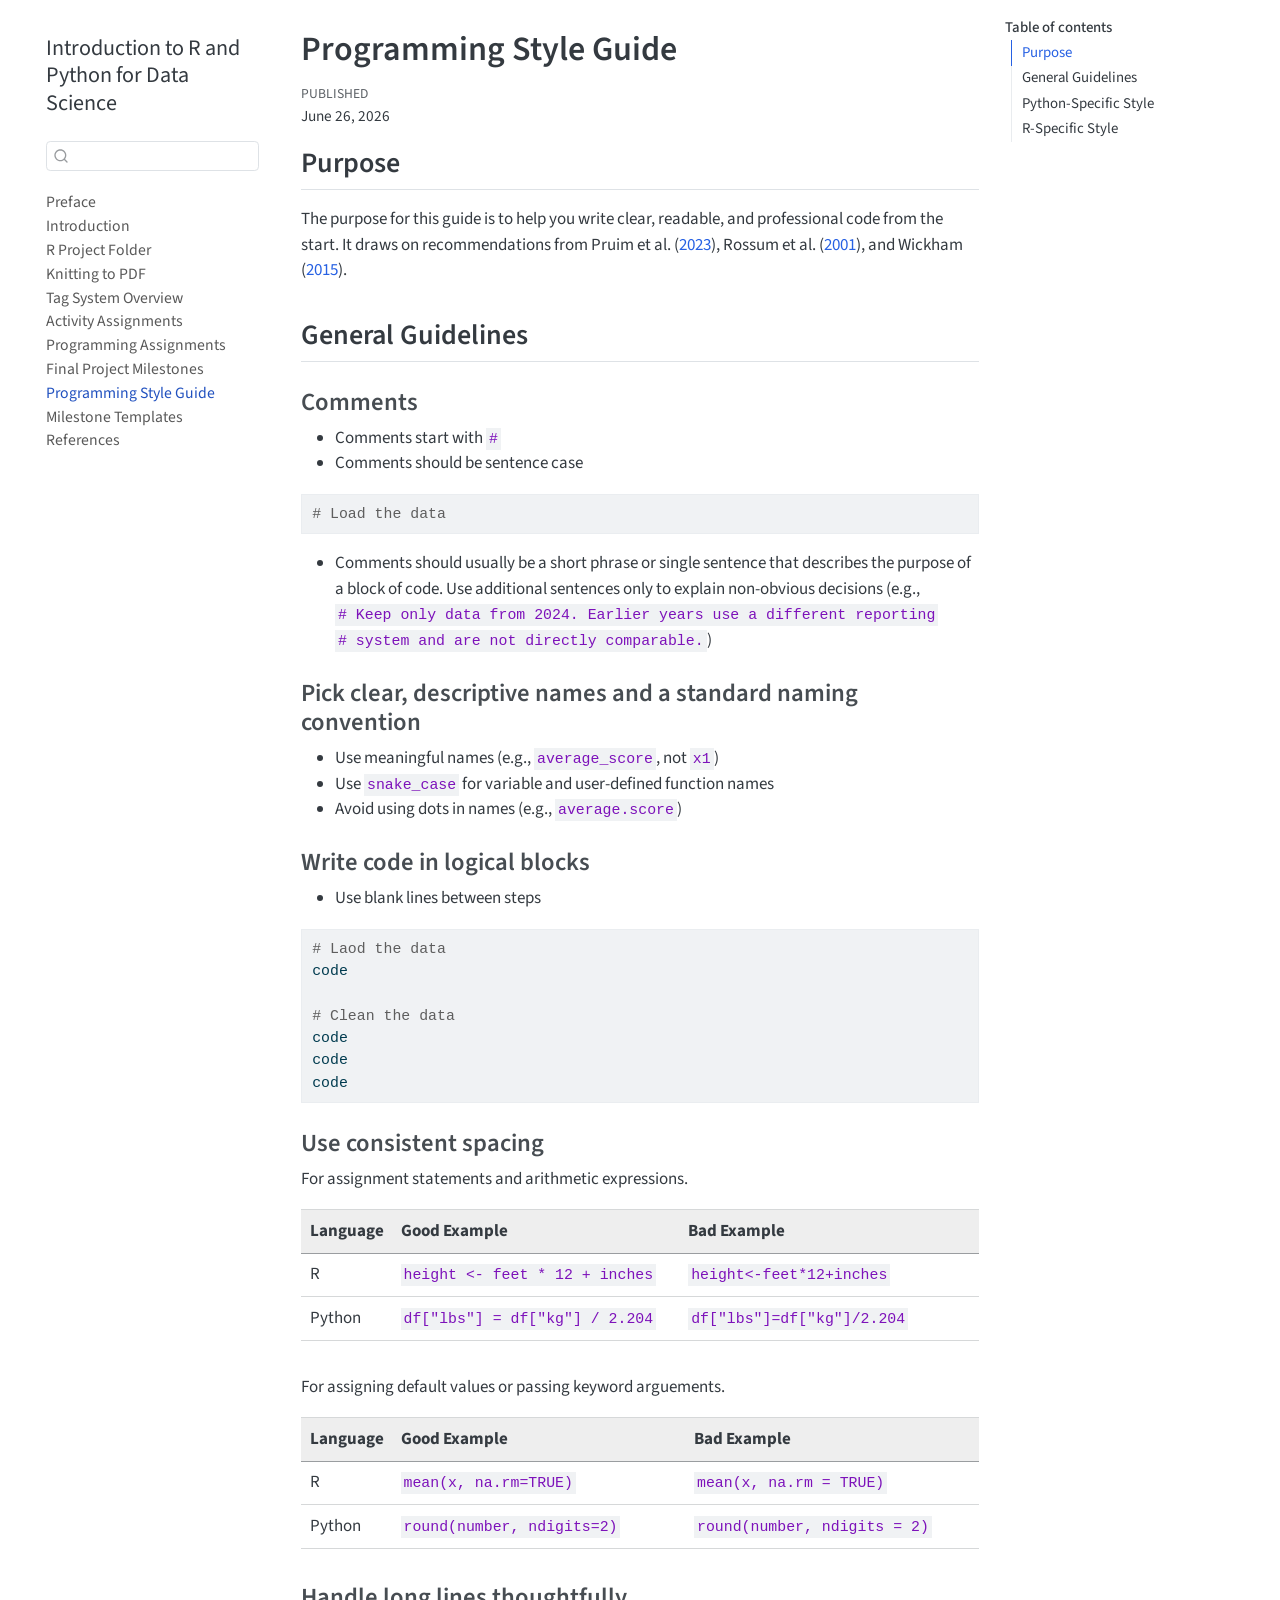
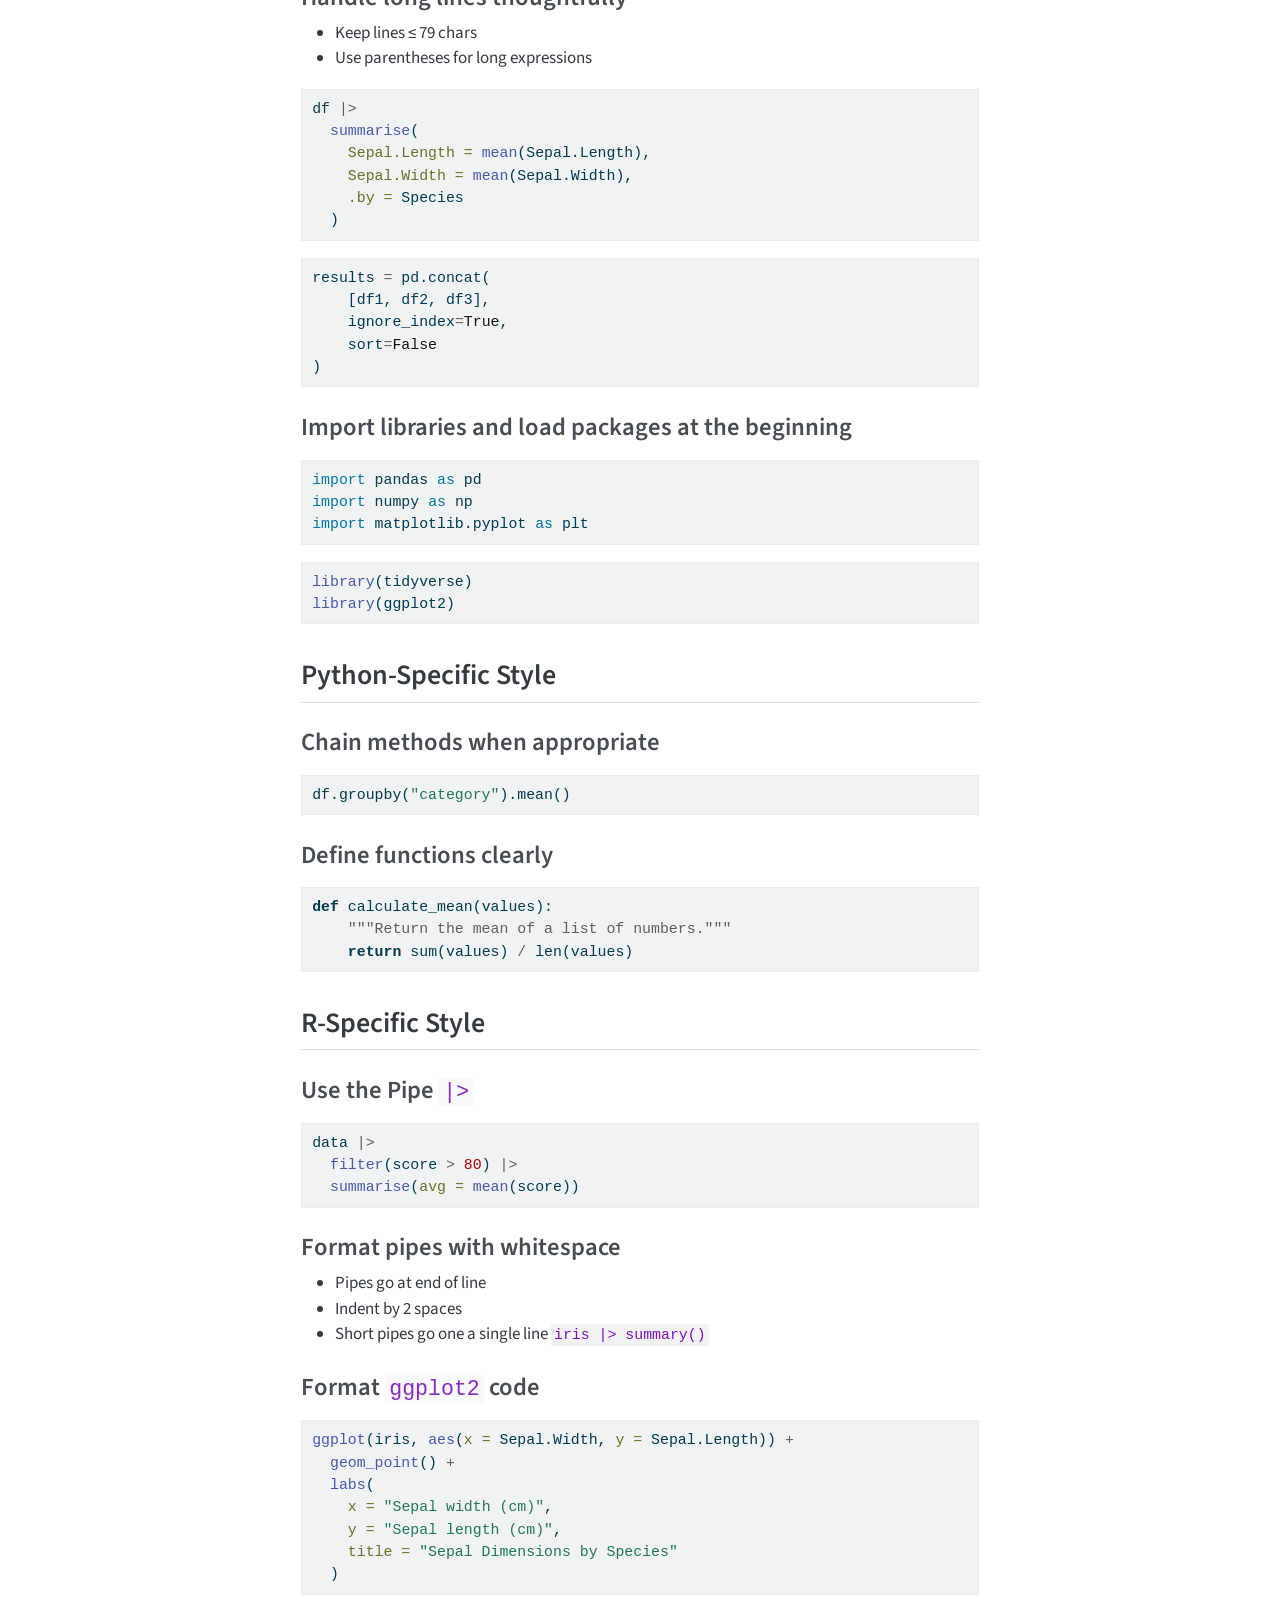
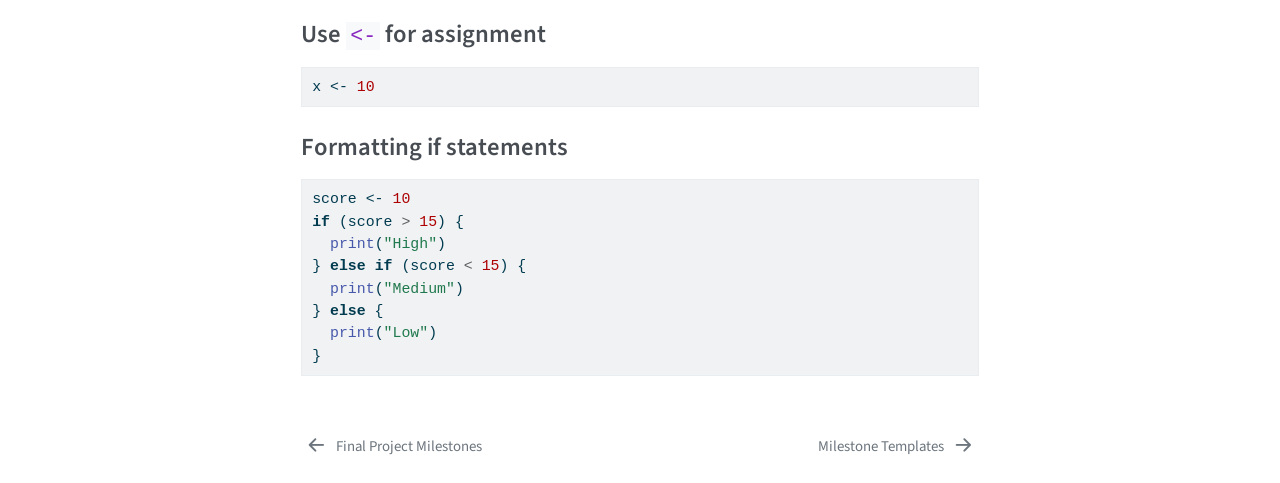
==== commit 61a59bec: "Updates to Milestone rubrics" ====
--- a/docs/coding_style.html
+++ b/docs/coding_style.html
@@ -6,7 +6,7 @@
 
 <meta name="viewport" content="width=device-width, initial-scale=1.0, user-scalable=yes">
 
-<meta name="dcterms.date" content="2026-06-23">
+<meta name="dcterms.date" content="2026-06-26">
 
 <title>Programming Style Guide – Introduction to R and Python for Data Science</title>
 <style>
@@ -273,7 +273,7 @@
     <div>
     <div class="quarto-title-meta-heading">Published</div>
     <div class="quarto-title-meta-contents">
-      <p class="date">June 23, 2026</p>
+      <p class="date">June 26, 2026</p>
     </div>
   </div>
   
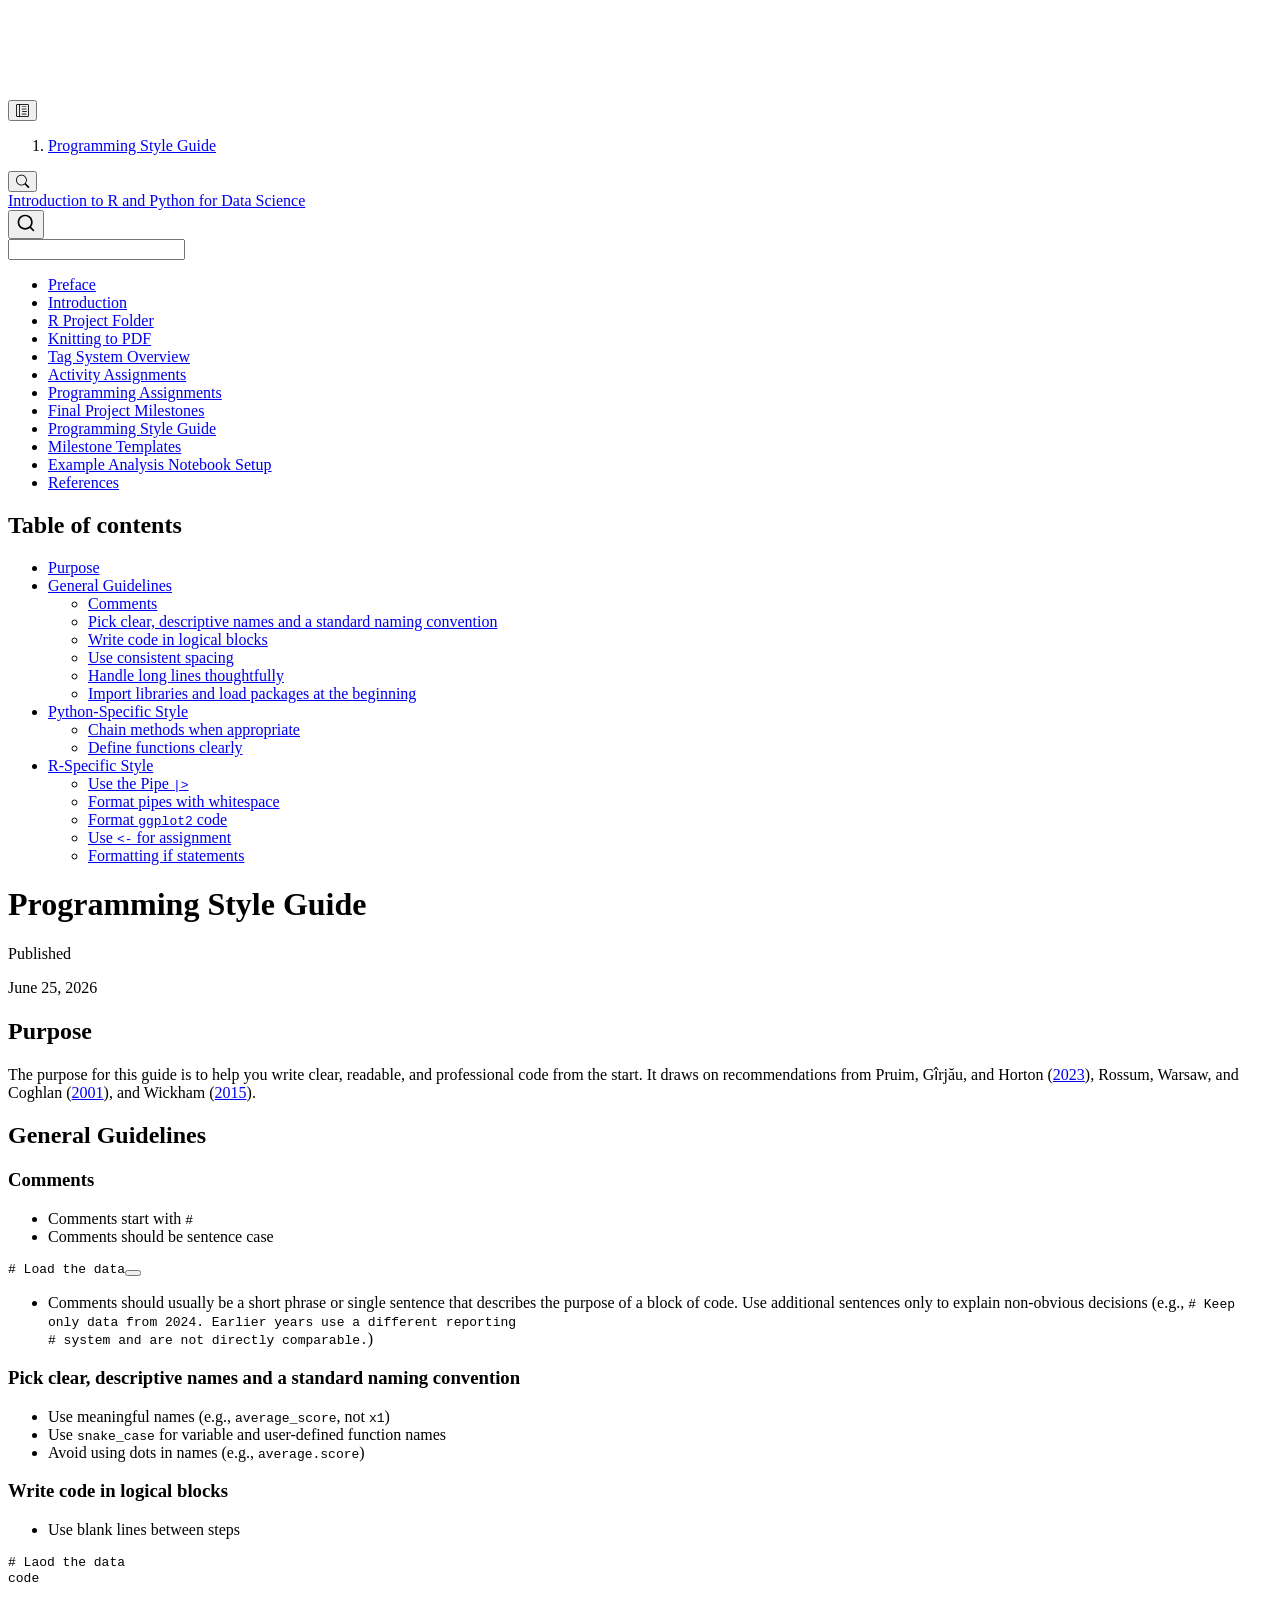
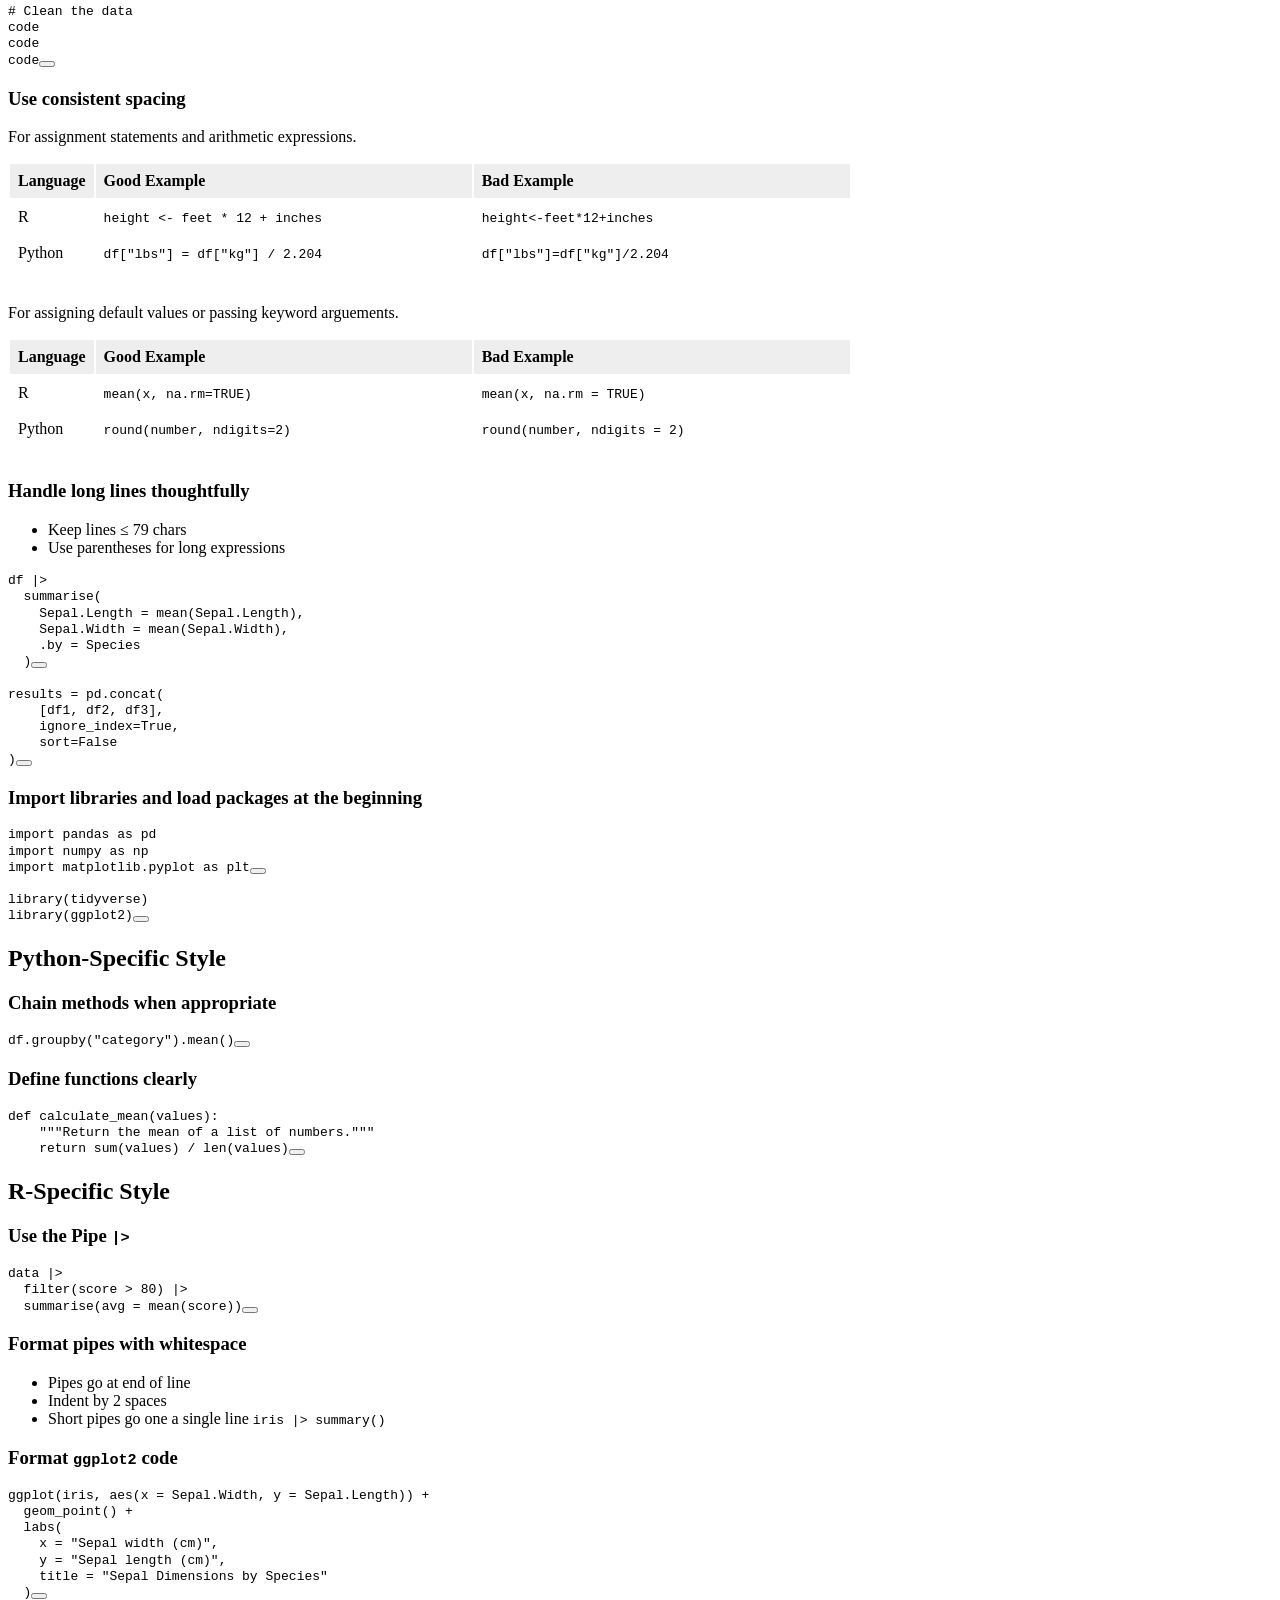
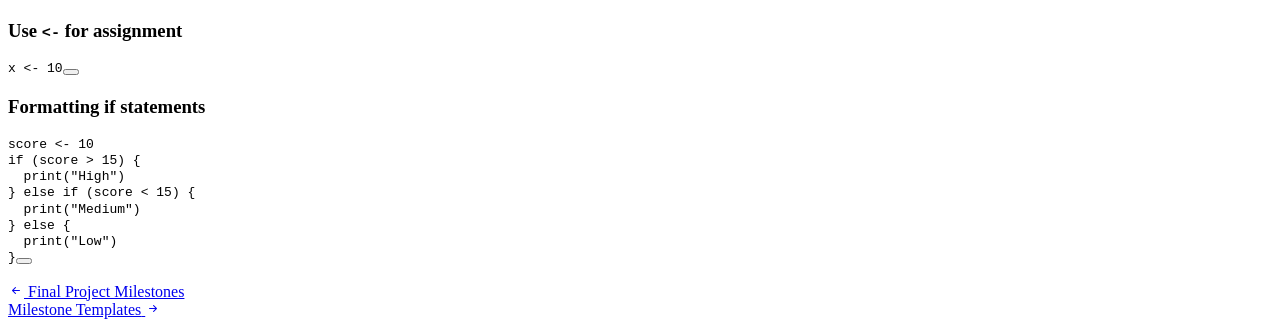
==== commit face5442: "Update research questions template" ====
--- a/docs/coding_style.html
+++ b/docs/coding_style.html
@@ -2,17 +2,14 @@
 <html xmlns="http://www.w3.org/1999/xhtml" lang="en" xml:lang="en"><head>
 
 <meta charset="utf-8">
-<meta name="generator" content="quarto-1.9.38">
+<meta name="generator" content="quarto-1.6.42">
 
 <meta name="viewport" content="width=device-width, initial-scale=1.0, user-scalable=yes">
 
-<meta name="dcterms.date" content="2026-06-26">
+<meta name="dcterms.date" content="2026-06-25">
 
 <title>Programming Style Guide – Introduction to R and Python for Data Science</title>
 <style>
-/* Default styles provided by pandoc.
-** See https://pandoc.org/MANUAL.html#variables-for-html for config info.
-*/
 code{white-space: pre-wrap;}
 span.smallcaps{font-variant: small-caps;}
 div.columns{display: flex; gap: min(4vw, 1.5em);}
@@ -25,9 +22,8 @@
   vertical-align: middle;
 }
 /* CSS for syntax highlighting */
-html { -webkit-text-size-adjust: 100%; }
 pre > code.sourceCode { white-space: pre; position: relative; }
-pre > code.sourceCode > span { display: inline-block; line-height: 1.25; }
+pre > code.sourceCode > span { line-height: 1.25; }
 pre > code.sourceCode > span:empty { height: 1.2em; }
 .sourceCode { overflow: visible; }
 code.sourceCode > span { color: inherit; text-decoration: inherit; }
@@ -38,7 +34,7 @@
 }
 @media print {
 pre > code.sourceCode { white-space: pre-wrap; }
-pre > code.sourceCode > span { text-indent: -5em; padding-left: 5em; }
+pre > code.sourceCode > span { display: inline-block; text-indent: -5em; padding-left: 5em; }
 }
 pre.numberSource code
   { counter-reset: source-line 0; }
@@ -63,6 +59,7 @@
 div.csl-bib-body { }
 div.csl-entry {
   clear: both;
+  margin-bottom: 0em;
 }
 .hanging-indent div.csl-entry {
   margin-left:2em;
@@ -90,16 +87,15 @@
 <meta name="quarto:offset" content="./">
 <link href="./templates.html" rel="next">
 <link href="./milestones.html" rel="prev">
-<script src="site_libs/quarto-html/quarto.js" type="module"></script>
-<script src="site_libs/quarto-html/tabsets/tabsets.js" type="module"></script>
+<script src="site_libs/quarto-html/quarto.js"></script>
 <script src="site_libs/quarto-html/popper.min.js"></script>
 <script src="site_libs/quarto-html/tippy.umd.min.js"></script>
 <script src="site_libs/quarto-html/anchor.min.js"></script>
 <link href="site_libs/quarto-html/tippy.css" rel="stylesheet">
-<link href="site_libs/quarto-html/quarto-syntax-highlighting-15634bcf2e68342d4ad2dfa704d543f6.css" rel="stylesheet" id="quarto-text-highlighting-styles">
+<link href="site_libs/quarto-html/quarto-syntax-highlighting-2f5df379a58b258e96c21c0638c20c03.css" rel="stylesheet" id="quarto-text-highlighting-styles">
 <script src="site_libs/bootstrap/bootstrap.min.js"></script>
 <link href="site_libs/bootstrap/bootstrap-icons.css" rel="stylesheet">
-<link href="site_libs/bootstrap/bootstrap-5ccb035bea26c1e21f80f44cf7c27909.min.css" rel="stylesheet" append-hash="true" id="quarto-bootstrap" data-mode="light">
+<link href="site_libs/bootstrap/bootstrap-626149efe8f5d16e1d391ba177679bf0.min.css" rel="stylesheet" append-hash="true" id="quarto-bootstrap" data-mode="light">
 <script id="quarto-search-options" type="application/json">{
   "location": "sidebar",
   "copy-button": false,
@@ -132,7 +128,7 @@
 <link rel="stylesheet" href="styles.css">
 </head>
 
-<body class="nav-sidebar floating quarto-light">
+<body class="nav-sidebar floating">
 
 <div id="quarto-search-results"></div>
   <header id="quarto-header" class="headroom fixed-top">
@@ -214,6 +210,11 @@
         <li class="sidebar-item">
   <div class="sidebar-item-container"> 
   <a href="./templates.html" class="sidebar-item-text sidebar-link"><span class="chapter-title">Milestone Templates</span></a>
+  </div>
+</li>
+        <li class="sidebar-item">
+  <div class="sidebar-item-container"> 
+  <a href="./example_apn.html" class="sidebar-item-text sidebar-link"><span class="chapter-title">Example Analysis Notebook Setup</span></a>
   </div>
 </li>
         <li class="sidebar-item">
@@ -273,7 +274,7 @@
     <div>
     <div class="quarto-title-meta-heading">Published</div>
     <div class="quarto-title-meta-contents">
-      <p class="date">June 26, 2026</p>
+      <p class="date">June 25, 2026</p>
     </div>
   </div>
   
@@ -287,7 +288,7 @@
 
 <section id="purpose" class="level2">
 <h2 class="anchored" data-anchor-id="purpose">Purpose</h2>
-<p>The purpose for this guide is to help you write clear, readable, and professional code from the start. It draws on recommendations from <span class="citation" data-cites="pruim2023fostering">Pruim et al. (<a href="references.html#ref-pruim2023fostering" role="doc-biblioref">2023</a>)</span>, <span class="citation" data-cites="vanrossum2001pep8">Rossum et al. (<a href="references.html#ref-vanrossum2001pep8" role="doc-biblioref">2001</a>)</span>, and <span class="citation" data-cites="wickham2015tidyverse">Wickham (<a href="references.html#ref-wickham2015tidyverse" role="doc-biblioref">2015</a>)</span>.</p>
+<p>The purpose for this guide is to help you write clear, readable, and professional code from the start. It draws on recommendations from <span class="citation" data-cites="pruim2023fostering">Pruim, Gı̂rjău, and Horton (<a href="references.html#ref-pruim2023fostering" role="doc-biblioref">2023</a>)</span>, <span class="citation" data-cites="vanrossum2001pep8">Rossum, Warsaw, and Coghlan (<a href="references.html#ref-vanrossum2001pep8" role="doc-biblioref">2001</a>)</span>, and <span class="citation" data-cites="wickham2015tidyverse">Wickham (<a href="references.html#ref-wickham2015tidyverse" role="doc-biblioref">2015</a>)</span>.</p>
 </section>
 <section id="general-guidelines" class="level2">
 <h2 class="anchored" data-anchor-id="general-guidelines">General Guidelines</h2>
@@ -297,7 +298,7 @@
 <li>Comments start with <code>#</code></li>
 <li>Comments should be sentence case</li>
 </ul>
-<div class="code-copy-outer-scaffold"><div class="sourceCode" id="cb1"><pre class="sourceCode python code-with-copy"><code class="sourceCode python"><span id="cb1-1"><a href="#cb1-1" aria-hidden="true" tabindex="-1"></a><span class="co"># Load the data</span></span></code></pre></div><button title="Copy to Clipboard" class="code-copy-button"><i class="bi"></i></button></div>
+<div class="sourceCode" id="cb1"><pre class="sourceCode python code-with-copy"><code class="sourceCode python"><span id="cb1-1"><a href="#cb1-1" aria-hidden="true" tabindex="-1"></a><span class="co"># Load the data</span></span></code><button title="Copy to Clipboard" class="code-copy-button"><i class="bi"></i></button></pre></div>
 <ul>
 <li>Comments should usually be a short phrase or single sentence that describes the purpose of a block of code. Use additional sentences only to explain non-obvious decisions (e.g., <code># Keep only data from 2024. Earlier years use a different reporting</code><br><code># system and are not directly comparable.</code>)</li>
 </ul>
@@ -315,13 +316,13 @@
 <ul>
 <li>Use blank lines between steps</li>
 </ul>
-<div class="code-copy-outer-scaffold"><div class="sourceCode" id="cb2"><pre class="sourceCode python code-with-copy"><code class="sourceCode python"><span id="cb2-1"><a href="#cb2-1" aria-hidden="true" tabindex="-1"></a><span class="co"># Laod the data</span></span>
+<div class="sourceCode" id="cb2"><pre class="sourceCode python code-with-copy"><code class="sourceCode python"><span id="cb2-1"><a href="#cb2-1" aria-hidden="true" tabindex="-1"></a><span class="co"># Laod the data</span></span>
 <span id="cb2-2"><a href="#cb2-2" aria-hidden="true" tabindex="-1"></a>code</span>
 <span id="cb2-3"><a href="#cb2-3" aria-hidden="true" tabindex="-1"></a></span>
 <span id="cb2-4"><a href="#cb2-4" aria-hidden="true" tabindex="-1"></a><span class="co"># Clean the data</span></span>
 <span id="cb2-5"><a href="#cb2-5" aria-hidden="true" tabindex="-1"></a>code</span>
 <span id="cb2-6"><a href="#cb2-6" aria-hidden="true" tabindex="-1"></a>code</span>
-<span id="cb2-7"><a href="#cb2-7" aria-hidden="true" tabindex="-1"></a>code</span></code></pre></div><button title="Copy to Clipboard" class="code-copy-button"><i class="bi"></i></button></div>
+<span id="cb2-7"><a href="#cb2-7" aria-hidden="true" tabindex="-1"></a>code</span></code><button title="Copy to Clipboard" class="code-copy-button"><i class="bi"></i></button></pre></div>
 </section>
 <section id="use-consistent-spacing" class="level3">
 <h3 class="anchored" data-anchor-id="use-consistent-spacing">Use consistent spacing</h3>
@@ -390,47 +391,47 @@
 <li>Keep lines ≤ 79 chars</li>
 <li>Use parentheses for long expressions</li>
 </ul>
-<div class="code-copy-outer-scaffold"><div class="sourceCode" id="cb3"><pre class="sourceCode r code-with-copy"><code class="sourceCode r"><span id="cb3-1"><a href="#cb3-1" aria-hidden="true" tabindex="-1"></a>df <span class="sc">|&gt;</span></span>
+<div class="sourceCode" id="cb3"><pre class="sourceCode r code-with-copy"><code class="sourceCode r"><span id="cb3-1"><a href="#cb3-1" aria-hidden="true" tabindex="-1"></a>df <span class="sc">|&gt;</span></span>
 <span id="cb3-2"><a href="#cb3-2" aria-hidden="true" tabindex="-1"></a>  <span class="fu">summarise</span>(</span>
 <span id="cb3-3"><a href="#cb3-3" aria-hidden="true" tabindex="-1"></a>    <span class="at">Sepal.Length =</span> <span class="fu">mean</span>(Sepal.Length),</span>
 <span id="cb3-4"><a href="#cb3-4" aria-hidden="true" tabindex="-1"></a>    <span class="at">Sepal.Width =</span> <span class="fu">mean</span>(Sepal.Width),</span>
 <span id="cb3-5"><a href="#cb3-5" aria-hidden="true" tabindex="-1"></a>    <span class="at">.by =</span> Species</span>
-<span id="cb3-6"><a href="#cb3-6" aria-hidden="true" tabindex="-1"></a>  )</span></code></pre></div><button title="Copy to Clipboard" class="code-copy-button"><i class="bi"></i></button></div>
-<div class="code-copy-outer-scaffold"><div class="sourceCode" id="cb4"><pre class="sourceCode python code-with-copy"><code class="sourceCode python"><span id="cb4-1"><a href="#cb4-1" aria-hidden="true" tabindex="-1"></a>results <span class="op">=</span> pd.concat(</span>
+<span id="cb3-6"><a href="#cb3-6" aria-hidden="true" tabindex="-1"></a>  )</span></code><button title="Copy to Clipboard" class="code-copy-button"><i class="bi"></i></button></pre></div>
+<div class="sourceCode" id="cb4"><pre class="sourceCode python code-with-copy"><code class="sourceCode python"><span id="cb4-1"><a href="#cb4-1" aria-hidden="true" tabindex="-1"></a>results <span class="op">=</span> pd.concat(</span>
 <span id="cb4-2"><a href="#cb4-2" aria-hidden="true" tabindex="-1"></a>    [df1, df2, df3],</span>
 <span id="cb4-3"><a href="#cb4-3" aria-hidden="true" tabindex="-1"></a>    ignore_index<span class="op">=</span><span class="va">True</span>,</span>
 <span id="cb4-4"><a href="#cb4-4" aria-hidden="true" tabindex="-1"></a>    sort<span class="op">=</span><span class="va">False</span></span>
-<span id="cb4-5"><a href="#cb4-5" aria-hidden="true" tabindex="-1"></a>)</span></code></pre></div><button title="Copy to Clipboard" class="code-copy-button"><i class="bi"></i></button></div>
+<span id="cb4-5"><a href="#cb4-5" aria-hidden="true" tabindex="-1"></a>)</span></code><button title="Copy to Clipboard" class="code-copy-button"><i class="bi"></i></button></pre></div>
 </section>
 <section id="import-libraries-and-load-packages-at-the-beginning" class="level3">
 <h3 class="anchored" data-anchor-id="import-libraries-and-load-packages-at-the-beginning">Import libraries and load packages at the beginning</h3>
-<div class="code-copy-outer-scaffold"><div class="sourceCode" id="cb5"><pre class="sourceCode python code-with-copy"><code class="sourceCode python"><span id="cb5-1"><a href="#cb5-1" aria-hidden="true" tabindex="-1"></a><span class="im">import</span> pandas <span class="im">as</span> pd</span>
+<div class="sourceCode" id="cb5"><pre class="sourceCode python code-with-copy"><code class="sourceCode python"><span id="cb5-1"><a href="#cb5-1" aria-hidden="true" tabindex="-1"></a><span class="im">import</span> pandas <span class="im">as</span> pd</span>
 <span id="cb5-2"><a href="#cb5-2" aria-hidden="true" tabindex="-1"></a><span class="im">import</span> numpy <span class="im">as</span> np</span>
-<span id="cb5-3"><a href="#cb5-3" aria-hidden="true" tabindex="-1"></a><span class="im">import</span> matplotlib.pyplot <span class="im">as</span> plt</span></code></pre></div><button title="Copy to Clipboard" class="code-copy-button"><i class="bi"></i></button></div>
-<div class="code-copy-outer-scaffold"><div class="sourceCode" id="cb6"><pre class="sourceCode r code-with-copy"><code class="sourceCode r"><span id="cb6-1"><a href="#cb6-1" aria-hidden="true" tabindex="-1"></a><span class="fu">library</span>(tidyverse)</span>
-<span id="cb6-2"><a href="#cb6-2" aria-hidden="true" tabindex="-1"></a><span class="fu">library</span>(ggplot2)</span></code></pre></div><button title="Copy to Clipboard" class="code-copy-button"><i class="bi"></i></button></div>
+<span id="cb5-3"><a href="#cb5-3" aria-hidden="true" tabindex="-1"></a><span class="im">import</span> matplotlib.pyplot <span class="im">as</span> plt</span></code><button title="Copy to Clipboard" class="code-copy-button"><i class="bi"></i></button></pre></div>
+<div class="sourceCode" id="cb6"><pre class="sourceCode r code-with-copy"><code class="sourceCode r"><span id="cb6-1"><a href="#cb6-1" aria-hidden="true" tabindex="-1"></a><span class="fu">library</span>(tidyverse)</span>
+<span id="cb6-2"><a href="#cb6-2" aria-hidden="true" tabindex="-1"></a><span class="fu">library</span>(ggplot2)</span></code><button title="Copy to Clipboard" class="code-copy-button"><i class="bi"></i></button></pre></div>
 </section>
 </section>
 <section id="python-specific-style" class="level2">
 <h2 class="anchored" data-anchor-id="python-specific-style">Python-Specific Style</h2>
 <section id="chain-methods-when-appropriate" class="level3">
 <h3 class="anchored" data-anchor-id="chain-methods-when-appropriate">Chain methods when appropriate</h3>
-<div class="code-copy-outer-scaffold"><div class="sourceCode" id="cb7"><pre class="sourceCode python code-with-copy"><code class="sourceCode python"><span id="cb7-1"><a href="#cb7-1" aria-hidden="true" tabindex="-1"></a>df.groupby(<span class="st">"category"</span>).mean()</span></code></pre></div><button title="Copy to Clipboard" class="code-copy-button"><i class="bi"></i></button></div>
+<div class="sourceCode" id="cb7"><pre class="sourceCode python code-with-copy"><code class="sourceCode python"><span id="cb7-1"><a href="#cb7-1" aria-hidden="true" tabindex="-1"></a>df.groupby(<span class="st">"category"</span>).mean()</span></code><button title="Copy to Clipboard" class="code-copy-button"><i class="bi"></i></button></pre></div>
 </section>
 <section id="define-functions-clearly" class="level3">
 <h3 class="anchored" data-anchor-id="define-functions-clearly">Define functions clearly</h3>
-<div class="code-copy-outer-scaffold"><div class="sourceCode" id="cb8"><pre class="sourceCode python code-with-copy"><code class="sourceCode python"><span id="cb8-1"><a href="#cb8-1" aria-hidden="true" tabindex="-1"></a><span class="kw">def</span> calculate_mean(values):</span>
+<div class="sourceCode" id="cb8"><pre class="sourceCode python code-with-copy"><code class="sourceCode python"><span id="cb8-1"><a href="#cb8-1" aria-hidden="true" tabindex="-1"></a><span class="kw">def</span> calculate_mean(values):</span>
 <span id="cb8-2"><a href="#cb8-2" aria-hidden="true" tabindex="-1"></a>    <span class="co">"""Return the mean of a list of numbers."""</span></span>
-<span id="cb8-3"><a href="#cb8-3" aria-hidden="true" tabindex="-1"></a>    <span class="cf">return</span> <span class="bu">sum</span>(values) <span class="op">/</span> <span class="bu">len</span>(values)</span></code></pre></div><button title="Copy to Clipboard" class="code-copy-button"><i class="bi"></i></button></div>
+<span id="cb8-3"><a href="#cb8-3" aria-hidden="true" tabindex="-1"></a>    <span class="cf">return</span> <span class="bu">sum</span>(values) <span class="op">/</span> <span class="bu">len</span>(values)</span></code><button title="Copy to Clipboard" class="code-copy-button"><i class="bi"></i></button></pre></div>
 </section>
 </section>
 <section id="r-specific-style" class="level2">
 <h2 class="anchored" data-anchor-id="r-specific-style">R-Specific Style</h2>
 <section id="use-the-pipe" class="level3">
 <h3 class="anchored" data-anchor-id="use-the-pipe">Use the Pipe <code>|&gt;</code></h3>
-<div class="code-copy-outer-scaffold"><div class="sourceCode" id="cb9"><pre class="sourceCode r code-with-copy"><code class="sourceCode r"><span id="cb9-1"><a href="#cb9-1" aria-hidden="true" tabindex="-1"></a>data <span class="sc">|&gt;</span></span>
+<div class="sourceCode" id="cb9"><pre class="sourceCode r code-with-copy"><code class="sourceCode r"><span id="cb9-1"><a href="#cb9-1" aria-hidden="true" tabindex="-1"></a>data <span class="sc">|&gt;</span></span>
 <span id="cb9-2"><a href="#cb9-2" aria-hidden="true" tabindex="-1"></a>  <span class="fu">filter</span>(score <span class="sc">&gt;</span> <span class="dv">80</span>) <span class="sc">|&gt;</span></span>
-<span id="cb9-3"><a href="#cb9-3" aria-hidden="true" tabindex="-1"></a>  <span class="fu">summarise</span>(<span class="at">avg =</span> <span class="fu">mean</span>(score))</span></code></pre></div><button title="Copy to Clipboard" class="code-copy-button"><i class="bi"></i></button></div>
+<span id="cb9-3"><a href="#cb9-3" aria-hidden="true" tabindex="-1"></a>  <span class="fu">summarise</span>(<span class="at">avg =</span> <span class="fu">mean</span>(score))</span></code><button title="Copy to Clipboard" class="code-copy-button"><i class="bi"></i></button></pre></div>
 </section>
 <section id="format-pipes-with-whitespace" class="level3">
 <h3 class="anchored" data-anchor-id="format-pipes-with-whitespace">Format pipes with whitespace</h3>
@@ -442,39 +443,39 @@
 </section>
 <section id="format-ggplot2-code" class="level3">
 <h3 class="anchored" data-anchor-id="format-ggplot2-code">Format <code>ggplot2</code> code</h3>
-<div class="code-copy-outer-scaffold"><div class="sourceCode" id="cb10"><pre class="sourceCode r code-with-copy"><code class="sourceCode r"><span id="cb10-1"><a href="#cb10-1" aria-hidden="true" tabindex="-1"></a><span class="fu">ggplot</span>(iris, <span class="fu">aes</span>(<span class="at">x =</span> Sepal.Width, <span class="at">y =</span> Sepal.Length)) <span class="sc">+</span></span>
+<div class="sourceCode" id="cb10"><pre class="sourceCode r code-with-copy"><code class="sourceCode r"><span id="cb10-1"><a href="#cb10-1" aria-hidden="true" tabindex="-1"></a><span class="fu">ggplot</span>(iris, <span class="fu">aes</span>(<span class="at">x =</span> Sepal.Width, <span class="at">y =</span> Sepal.Length)) <span class="sc">+</span></span>
 <span id="cb10-2"><a href="#cb10-2" aria-hidden="true" tabindex="-1"></a>  <span class="fu">geom_point</span>() <span class="sc">+</span></span>
 <span id="cb10-3"><a href="#cb10-3" aria-hidden="true" tabindex="-1"></a>  <span class="fu">labs</span>(</span>
 <span id="cb10-4"><a href="#cb10-4" aria-hidden="true" tabindex="-1"></a>    <span class="at">x =</span> <span class="st">"Sepal width (cm)"</span>,</span>
 <span id="cb10-5"><a href="#cb10-5" aria-hidden="true" tabindex="-1"></a>    <span class="at">y =</span> <span class="st">"Sepal length (cm)"</span>,</span>
 <span id="cb10-6"><a href="#cb10-6" aria-hidden="true" tabindex="-1"></a>    <span class="at">title =</span> <span class="st">"Sepal Dimensions by Species"</span></span>
-<span id="cb10-7"><a href="#cb10-7" aria-hidden="true" tabindex="-1"></a>  )</span></code></pre></div><button title="Copy to Clipboard" class="code-copy-button"><i class="bi"></i></button></div>
+<span id="cb10-7"><a href="#cb10-7" aria-hidden="true" tabindex="-1"></a>  )</span></code><button title="Copy to Clipboard" class="code-copy-button"><i class="bi"></i></button></pre></div>
 </section>
 <section id="use---for-assignment" class="level3">
 <h3 class="anchored" data-anchor-id="use---for-assignment">Use <code>&lt;-</code> for assignment</h3>
-<div class="code-copy-outer-scaffold"><div class="sourceCode" id="cb11"><pre class="sourceCode r code-with-copy"><code class="sourceCode r"><span id="cb11-1"><a href="#cb11-1" aria-hidden="true" tabindex="-1"></a>x <span class="ot">&lt;-</span> <span class="dv">10</span></span></code></pre></div><button title="Copy to Clipboard" class="code-copy-button"><i class="bi"></i></button></div>
+<div class="sourceCode" id="cb11"><pre class="sourceCode r code-with-copy"><code class="sourceCode r"><span id="cb11-1"><a href="#cb11-1" aria-hidden="true" tabindex="-1"></a>x <span class="ot">&lt;-</span> <span class="dv">10</span></span></code><button title="Copy to Clipboard" class="code-copy-button"><i class="bi"></i></button></pre></div>
 </section>
 <section id="formatting-if-statements" class="level3">
 <h3 class="anchored" data-anchor-id="formatting-if-statements">Formatting if statements</h3>
-<div class="code-copy-outer-scaffold"><div class="sourceCode" id="cb12"><pre class="sourceCode r code-with-copy"><code class="sourceCode r"><span id="cb12-1"><a href="#cb12-1" aria-hidden="true" tabindex="-1"></a>score <span class="ot">&lt;-</span> <span class="dv">10</span> </span>
+<div class="sourceCode" id="cb12"><pre class="sourceCode r code-with-copy"><code class="sourceCode r"><span id="cb12-1"><a href="#cb12-1" aria-hidden="true" tabindex="-1"></a>score <span class="ot">&lt;-</span> <span class="dv">10</span> </span>
 <span id="cb12-2"><a href="#cb12-2" aria-hidden="true" tabindex="-1"></a><span class="cf">if</span> (score <span class="sc">&gt;</span> <span class="dv">15</span>) {</span>
 <span id="cb12-3"><a href="#cb12-3" aria-hidden="true" tabindex="-1"></a>  <span class="fu">print</span>(<span class="st">"High"</span>)</span>
 <span id="cb12-4"><a href="#cb12-4" aria-hidden="true" tabindex="-1"></a>} <span class="cf">else</span> <span class="cf">if</span> (score <span class="sc">&lt;</span> <span class="dv">15</span>) {</span>
 <span id="cb12-5"><a href="#cb12-5" aria-hidden="true" tabindex="-1"></a>  <span class="fu">print</span>(<span class="st">"Medium"</span>)</span>
 <span id="cb12-6"><a href="#cb12-6" aria-hidden="true" tabindex="-1"></a>} <span class="cf">else</span> { </span>
 <span id="cb12-7"><a href="#cb12-7" aria-hidden="true" tabindex="-1"></a>  <span class="fu">print</span>(<span class="st">"Low"</span>)</span>
-<span id="cb12-8"><a href="#cb12-8" aria-hidden="true" tabindex="-1"></a>}</span></code></pre></div><button title="Copy to Clipboard" class="code-copy-button"><i class="bi"></i></button></div>
-
-
-<div id="refs" class="references csl-bib-body hanging-indent" role="list" style="display: none">
+<span id="cb12-8"><a href="#cb12-8" aria-hidden="true" tabindex="-1"></a>}</span></code><button title="Copy to Clipboard" class="code-copy-button"><i class="bi"></i></button></pre></div>
+
+
+<div id="refs" class="references csl-bib-body hanging-indent" data-entry-spacing="0" role="list" style="display: none">
 <div id="ref-pruim2023fostering" class="csl-entry" role="listitem">
 Pruim, Randall, Maria-Cristiana Gı̂rjău, and Nicholas J. Horton. 2023. <span>“Fostering Better Coding Practices for Data Scientists.”</span> <em>Harvard Data Science Review</em> 5 (3). <a href="https://doi.org/10.1162/99608f92.97c9f60f">https://doi.org/10.1162/99608f92.97c9f60f</a>.
 </div>
 <div id="ref-vanrossum2001pep8" class="csl-entry" role="listitem">
-Rossum, Guido van, Barry Warsaw, and Alyssa Coghlan. 2001. <em><span class="nocase">PEP 8 – Style Guide for Python Code</span></em>. <a href="https://peps.python.org/pep-0008/">https://peps.python.org/pep-0008/</a>.
+Rossum, Guido van, Barry Warsaw, and Alyssa Coghlan. 2001. <span>“<span class="nocase">PEP 8 – Style Guide for Python Code</span>.”</span> <a href="https://peps.python.org/pep-0008/">https://peps.python.org/pep-0008/</a>.
 </div>
 <div id="ref-wickham2015tidyverse" class="csl-entry" role="listitem">
-Wickham, Hadley. 2015. <em>The Tidyverse Style Guide</em>. <a href="https://style.tidyverse.org/">https://style.tidyverse.org/</a>.
+Wickham, Hadley. 2015. <span>“The Tidyverse Style Guide.”</span> <a href="https://style.tidyverse.org/">https://style.tidyverse.org/</a>.
 </div>
 </div>
 </section>
@@ -482,243 +483,236 @@
 
 </main> <!-- /main -->
 <script id="quarto-html-after-body" type="application/javascript">
-  window.document.addEventListener("DOMContentLoaded", function (event) {
-    const icon = "";
-    const anchorJS = new window.AnchorJS();
-    anchorJS.options = {
-      placement: 'right',
-      icon: icon
-    };
-    anchorJS.add('.anchored');
-    const isCodeAnnotation = (el) => {
-      for (const clz of el.classList) {
-        if (clz.startsWith('code-annotation-')) {                     
-          return true;
-        }
-      }
-      return false;
-    }
-    const onCopySuccess = function(e) {
-      // button target
-      const button = e.trigger;
-      // don't keep focus
-      button.blur();
-      // flash "checked"
-      button.classList.add('code-copy-button-checked');
-      var currentTitle = button.getAttribute("title");
-      button.setAttribute("title", "Copied!");
-      let tooltip;
-      if (window.bootstrap) {
-        button.setAttribute("data-bs-toggle", "tooltip");
-        button.setAttribute("data-bs-placement", "left");
-        button.setAttribute("data-bs-title", "Copied!");
-        tooltip = new bootstrap.Tooltip(button, 
-          { trigger: "manual", 
-            customClass: "code-copy-button-tooltip",
-            offset: [0, -8]});
-        tooltip.show();    
-      }
-      setTimeout(function() {
-        if (tooltip) {
-          tooltip.hide();
-          button.removeAttribute("data-bs-title");
-          button.removeAttribute("data-bs-toggle");
-          button.removeAttribute("data-bs-placement");
-        }
-        button.setAttribute("title", currentTitle);
-        button.classList.remove('code-copy-button-checked');
-      }, 1000);
-      // clear code selection
-      e.clearSelection();
-    }
-    const getTextToCopy = function(trigger) {
-      const outerScaffold = trigger.parentElement.cloneNode(true);
-      const codeEl = outerScaffold.querySelector('code');
+window.document.addEventListener("DOMContentLoaded", function (event) {
+  const toggleBodyColorMode = (bsSheetEl) => {
+    const mode = bsSheetEl.getAttribute("data-mode");
+    const bodyEl = window.document.querySelector("body");
+    if (mode === "dark") {
+      bodyEl.classList.add("quarto-dark");
+      bodyEl.classList.remove("quarto-light");
+    } else {
+      bodyEl.classList.add("quarto-light");
+      bodyEl.classList.remove("quarto-dark");
+    }
+  }
+  const toggleBodyColorPrimary = () => {
+    const bsSheetEl = window.document.querySelector("link#quarto-bootstrap");
+    if (bsSheetEl) {
+      toggleBodyColorMode(bsSheetEl);
+    }
+  }
+  toggleBodyColorPrimary();  
+  const icon = "";
+  const anchorJS = new window.AnchorJS();
+  anchorJS.options = {
+    placement: 'right',
+    icon: icon
+  };
+  anchorJS.add('.anchored');
+  const isCodeAnnotation = (el) => {
+    for (const clz of el.classList) {
+      if (clz.startsWith('code-annotation-')) {                     
+        return true;
+      }
+    }
+    return false;
+  }
+  const onCopySuccess = function(e) {
+    // button target
+    const button = e.trigger;
+    // don't keep focus
+    button.blur();
+    // flash "checked"
+    button.classList.add('code-copy-button-checked');
+    var currentTitle = button.getAttribute("title");
+    button.setAttribute("title", "Copied!");
+    let tooltip;
+    if (window.bootstrap) {
+      button.setAttribute("data-bs-toggle", "tooltip");
+      button.setAttribute("data-bs-placement", "left");
+      button.setAttribute("data-bs-title", "Copied!");
+      tooltip = new bootstrap.Tooltip(button, 
+        { trigger: "manual", 
+          customClass: "code-copy-button-tooltip",
+          offset: [0, -8]});
+      tooltip.show();    
+    }
+    setTimeout(function() {
+      if (tooltip) {
+        tooltip.hide();
+        button.removeAttribute("data-bs-title");
+        button.removeAttribute("data-bs-toggle");
+        button.removeAttribute("data-bs-placement");
+      }
+      button.setAttribute("title", currentTitle);
+      button.classList.remove('code-copy-button-checked');
+    }, 1000);
+    // clear code selection
+    e.clearSelection();
+  }
+  const getTextToCopy = function(trigger) {
+      const codeEl = trigger.previousElementSibling.cloneNode(true);
       for (const childEl of codeEl.children) {
         if (isCodeAnnotation(childEl)) {
           childEl.remove();
         }
       }
       return codeEl.innerText;
-    }
-    const clipboard = new window.ClipboardJS('.code-copy-button:not([data-in-quarto-modal])', {
-      text: getTextToCopy
+  }
+  const clipboard = new window.ClipboardJS('.code-copy-button:not([data-in-quarto-modal])', {
+    text: getTextToCopy
+  });
+  clipboard.on('success', onCopySuccess);
+  if (window.document.getElementById('quarto-embedded-source-code-modal')) {
+    const clipboardModal = new window.ClipboardJS('.code-copy-button[data-in-quarto-modal]', {
+      text: getTextToCopy,
+      container: window.document.getElementById('quarto-embedded-source-code-modal')
     });
-    clipboard.on('success', onCopySuccess);
-    if (window.document.getElementById('quarto-embedded-source-code-modal')) {
-      const clipboardModal = new window.ClipboardJS('.code-copy-button[data-in-quarto-modal]', {
-        text: getTextToCopy,
-        container: window.document.getElementById('quarto-embedded-source-code-modal')
-      });
-      clipboardModal.on('success', onCopySuccess);
-    }
-      var localhostRegex = new RegExp(/^(?:http|https):\/\/localhost\:?[0-9]*\//);
-      var mailtoRegex = new RegExp(/^mailto:/);
-        var filterRegex = new RegExp('/' + window.location.host + '/');
-      var isInternal = (href) => {
-          return filterRegex.test(href) || localhostRegex.test(href) || mailtoRegex.test(href);
-      }
-      // Inspect non-navigation links and adorn them if external
-     var links = window.document.querySelectorAll('a[href]:not(.nav-link):not(.navbar-brand):not(.toc-action):not(.sidebar-link):not(.sidebar-item-toggle):not(.pagination-link):not(.no-external):not([aria-hidden]):not(.dropdown-item):not(.quarto-navigation-tool):not(.about-link)');
-      for (var i=0; i<links.length; i++) {
-        const link = links[i];
-        if (!isInternal(link.href)) {
-          // undo the damage that might have been done by quarto-nav.js in the case of
-          // links that we want to consider external
-          if (link.dataset.originalHref !== undefined) {
-            link.href = link.dataset.originalHref;
+    clipboardModal.on('success', onCopySuccess);
+  }
+    var localhostRegex = new RegExp(/^(?:http|https):\/\/localhost\:?[0-9]*\//);
+    var mailtoRegex = new RegExp(/^mailto:/);
+      var filterRegex = new RegExp('/' + window.location.host + '/');
+    var isInternal = (href) => {
+        return filterRegex.test(href) || localhostRegex.test(href) || mailtoRegex.test(href);
+    }
+    // Inspect non-navigation links and adorn them if external
+ 	var links = window.document.querySelectorAll('a[href]:not(.nav-link):not(.navbar-brand):not(.toc-action):not(.sidebar-link):not(.sidebar-item-toggle):not(.pagination-link):not(.no-external):not([aria-hidden]):not(.dropdown-item):not(.quarto-navigation-tool):not(.about-link)');
+    for (var i=0; i<links.length; i++) {
+      const link = links[i];
+      if (!isInternal(link.href)) {
+        // undo the damage that might have been done by quarto-nav.js in the case of
+        // links that we want to consider external
+        if (link.dataset.originalHref !== undefined) {
+          link.href = link.dataset.originalHref;
+        }
+      }
+    }
+  function tippyHover(el, contentFn, onTriggerFn, onUntriggerFn) {
+    const config = {
+      allowHTML: true,
+      maxWidth: 500,
+      delay: 100,
+      arrow: false,
+      appendTo: function(el) {
+          return el.parentElement;
+      },
+      interactive: true,
+      interactiveBorder: 10,
+      theme: 'quarto',
+      placement: 'bottom-start',
+    };
+    if (contentFn) {
+      config.content = contentFn;
+    }
+    if (onTriggerFn) {
+      config.onTrigger = onTriggerFn;
+    }
+    if (onUntriggerFn) {
+      config.onUntrigger = onUntriggerFn;
+    }
+    window.tippy(el, config); 
+  }
+  const noterefs = window.document.querySelectorAll('a[role="doc-noteref"]');
+  for (var i=0; i<noterefs.length; i++) {
+    const ref = noterefs[i];
+    tippyHover(ref, function() {
+      // use id or data attribute instead here
+      let href = ref.getAttribute('data-footnote-href') || ref.getAttribute('href');
+      try { href = new URL(href).hash; } catch {}
+      const id = href.replace(/^#\/?/, "");
+      const note = window.document.getElementById(id);
+      if (note) {
+        return note.innerHTML;
+      } else {
+        return "";
+      }
+    });
+  }
+  const xrefs = window.document.querySelectorAll('a.quarto-xref');
+  const processXRef = (id, note) => {
+    // Strip column container classes
+    const stripColumnClz = (el) => {
+      el.classList.remove("page-full", "page-columns");
+      if (el.children) {
+        for (const child of el.children) {
+          stripColumnClz(child);
+        }
+      }
+    }
+    stripColumnClz(note)
+    if (id === null || id.startsWith('sec-')) {
+      // Special case sections, only their first couple elements
+      const container = document.createElement("div");
+      if (note.children && note.children.length > 2) {
+        container.appendChild(note.children[0].cloneNode(true));
+        for (let i = 1; i < note.children.length; i++) {
+          const child = note.children[i];
+          if (child.tagName === "P" && child.innerText === "") {
+            continue;
+          } else {
+            container.appendChild(child.cloneNode(true));
+            break;
           }
         }
-      }
-    function tippyHover(el, contentFn, onTriggerFn, onUntriggerFn) {
-      const config = {
-        allowHTML: true,
-        maxWidth: 500,
-        delay: 100,
-        arrow: false,
-        appendTo: function(el) {
-            return el.parentElement;
-        },
-        interactive: true,
-        interactiveBorder: 10,
-        theme: 'quarto',
-        placement: 'bottom-start',
-      };
-      if (contentFn) {
-        config.content = contentFn;
-      }
-      if (onTriggerFn) {
-        config.onTrigger = onTriggerFn;
-      }
-      if (onUntriggerFn) {
-        config.onUntrigger = onUntriggerFn;
-      }
-      window.tippy(el, config); 
-    }
-    const noterefs = window.document.querySelectorAll('a[role="doc-noteref"]');
-    for (var i=0; i<noterefs.length; i++) {
-      const ref = noterefs[i];
-      tippyHover(ref, function() {
-        // use id or data attribute instead here
-        let href = ref.getAttribute('data-footnote-href') || ref.getAttribute('href');
-        try { href = new URL(href).hash; } catch {}
-        const id = href.replace(/^#\/?/, "");
-        const note = window.document.getElementById(id);
-        if (note) {
-          return note.innerHTML;
-        } else {
-          return "";
+        if (window.Quarto?.typesetMath) {
+          window.Quarto.typesetMath(container);
         }
-      });
-    }
-    const xrefs = window.document.querySelectorAll('a.quarto-xref');
-    const processXRef = (id, note) => {
-      // Strip column container classes
-      const stripColumnClz = (el) => {
-        el.classList.remove("page-full", "page-columns");
-        if (el.children) {
-          for (const child of el.children) {
-            stripColumnClz(child);
-          }
-        }
-      }
-      stripColumnClz(note)
-      if (id === null || id.startsWith('sec-')) {
-        // Special case sections, only their first couple elements
-        const container = document.createElement("div");
-        if (note.children && note.children.length > 2) {
-          container.appendChild(note.children[0].cloneNode(true));
-          for (let i = 1; i < note.children.length; i++) {
-            const child = note.children[i];
-            if (child.tagName === "P" && child.innerText === "") {
-              continue;
-            } else {
-              container.appendChild(child.cloneNode(true));
-              break;
-            }
-          }
-          if (window.Quarto?.typesetMath) {
-            window.Quarto.typesetMath(container);
-          }
-          return container.innerHTML
-        } else {
-          if (window.Quarto?.typesetMath) {
-            window.Quarto.typesetMath(note);
-          }
-          return note.innerHTML;
-        }
+        return container.innerHTML
       } else {
-        // Remove any anchor links if they are present
-        const anchorLink = note.querySelector('a.anchorjs-link');
-        if (anchorLink) {
-          anchorLink.remove();
-        }
         if (window.Quarto?.typesetMath) {
           window.Quarto.typesetMath(note);
         }
-        if (note.classList.contains("callout")) {
-          return note.outerHTML;
-        } else {
-          return note.innerHTML;
-        }
-      }
-    }
-    for (var i=0; i<xrefs.length; i++) {
-      const xref = xrefs[i];
-      tippyHover(xref, undefined, function(instance) {
-        instance.disable();
-        let url = xref.getAttribute('href');
-        let hash = undefined; 
-        if (url.startsWith('#')) {
-          hash = url;
-        } else {
-          try { hash = new URL(url).hash; } catch {}
-        }
-        if (hash) {
-          const id = hash.replace(/^#\/?/, "");
-          const note = window.document.getElementById(id);
-          if (note !== null) {
-            try {
-              const html = processXRef(id, note.cloneNode(true));
-              instance.setContent(html);
-            } finally {
-              instance.enable();
-              instance.show();
-            }
-          } else {
-            // See if we can fetch this
-            fetch(url.split('#')[0])
-            .then(res => res.text())
-            .then(html => {
-              const parser = new DOMParser();
-              const htmlDoc = parser.parseFromString(html, "text/html");
-              const note = htmlDoc.getElementById(id);
-              if (note !== null) {
-                const html = processXRef(id, note);
-                instance.setContent(html);
-              } 
-            }).finally(() => {
-              instance.enable();
-              instance.show();
-            });
+        return note.innerHTML;
+      }
+    } else {
+      // Remove any anchor links if they are present
+      const anchorLink = note.querySelector('a.anchorjs-link');
+      if (anchorLink) {
+        anchorLink.remove();
+      }
+      if (window.Quarto?.typesetMath) {
+        window.Quarto.typesetMath(note);
+      }
+      if (note.classList.contains("callout")) {
+        return note.outerHTML;
+      } else {
+        return note.innerHTML;
+      }
+    }
+  }
+  for (var i=0; i<xrefs.length; i++) {
+    const xref = xrefs[i];
+    tippyHover(xref, undefined, function(instance) {
+      instance.disable();
+      let url = xref.getAttribute('href');
+      let hash = undefined; 
+      if (url.startsWith('#')) {
+        hash = url;
+      } else {
+        try { hash = new URL(url).hash; } catch {}
+      }
+      if (hash) {
+        const id = hash.replace(/^#\/?/, "");
+        const note = window.document.getElementById(id);
+        if (note !== null) {
+          try {
+            const html = processXRef(id, note.cloneNode(true));
+            instance.setContent(html);
+          } finally {
+            instance.enable();
+            instance.show();
           }
         } else {
-          // See if we can fetch a full url (with no hash to target)
-          // This is a special case and we should probably do some content thinning / targeting
-          fetch(url)
+          // See if we can fetch this
+          fetch(url.split('#')[0])
           .then(res => res.text())
           .then(html => {
             const parser = new DOMParser();
             const htmlDoc = parser.parseFromString(html, "text/html");
-            const note = htmlDoc.querySelector('main.content');
+            const note = htmlDoc.getElementById(id);
             if (note !== null) {
-              // This should only happen for chapter cross references
-              // (since there is no id in the URL)
-              // remove the first header
-              if (note.children.length > 0 && note.children[0].tagName === "HEADER") {
-                note.children[0].remove();
-              }
-              const html = processXRef(null, note);
+              const html = processXRef(id, note);
               instance.setContent(html);
             } 
           }).finally(() => {
@@ -726,161 +720,185 @@
             instance.show();
           });
         }
-      }, function(instance) {
+      } else {
+        // See if we can fetch a full url (with no hash to target)
+        // This is a special case and we should probably do some content thinning / targeting
+        fetch(url)
+        .then(res => res.text())
+        .then(html => {
+          const parser = new DOMParser();
+          const htmlDoc = parser.parseFromString(html, "text/html");
+          const note = htmlDoc.querySelector('main.content');
+          if (note !== null) {
+            // This should only happen for chapter cross references
+            // (since there is no id in the URL)
+            // remove the first header
+            if (note.children.length > 0 && note.children[0].tagName === "HEADER") {
+              note.children[0].remove();
+            }
+            const html = processXRef(null, note);
+            instance.setContent(html);
+          } 
+        }).finally(() => {
+          instance.enable();
+          instance.show();
+        });
+      }
+    }, function(instance) {
+    });
+  }
+      let selectedAnnoteEl;
+      const selectorForAnnotation = ( cell, annotation) => {
+        let cellAttr = 'data-code-cell="' + cell + '"';
+        let lineAttr = 'data-code-annotation="' +  annotation + '"';
+        const selector = 'span[' + cellAttr + '][' + lineAttr + ']';
+        return selector;
+      }
+      const selectCodeLines = (annoteEl) => {
+        const doc = window.document;
+        const targetCell = annoteEl.getAttribute("data-target-cell");
+        const targetAnnotation = annoteEl.getAttribute("data-target-annotation");
+        const annoteSpan = window.document.querySelector(selectorForAnnotation(targetCell, targetAnnotation));
+        const lines = annoteSpan.getAttribute("data-code-lines").split(",");
+        const lineIds = lines.map((line) => {
+          return targetCell + "-" + line;
+        })
+        let top = null;
+        let height = null;
+        let parent = null;
+        if (lineIds.length > 0) {
+            //compute the position of the single el (top and bottom and make a div)
+            const el = window.document.getElementById(lineIds[0]);
+            top = el.offsetTop;
+            height = el.offsetHeight;
+            parent = el.parentElement.parentElement;
+          if (lineIds.length > 1) {
+            const lastEl = window.document.getElementById(lineIds[lineIds.length - 1]);
+            const bottom = lastEl.offsetTop + lastEl.offsetHeight;
+            height = bottom - top;
+          }
+          if (top !== null && height !== null && parent !== null) {
+            // cook up a div (if necessary) and position it 
+            let div = window.document.getElementById("code-annotation-line-highlight");
+            if (div === null) {
+              div = window.document.createElement("div");
+              div.setAttribute("id", "code-annotation-line-highlight");
+              div.style.position = 'absolute';
+              parent.appendChild(div);
+            }
+            div.style.top = top - 2 + "px";
+            div.style.height = height + 4 + "px";
+            div.style.left = 0;
+            let gutterDiv = window.document.getElementById("code-annotation-line-highlight-gutter");
+            if (gutterDiv === null) {
+              gutterDiv = window.document.createElement("div");
+              gutterDiv.setAttribute("id", "code-annotation-line-highlight-gutter");
+              gutterDiv.style.position = 'absolute';
+              const codeCell = window.document.getElementById(targetCell);
+              const gutter = codeCell.querySelector('.code-annotation-gutter');
+              gutter.appendChild(gutterDiv);
+            }
+            gutterDiv.style.top = top - 2 + "px";
+            gutterDiv.style.height = height + 4 + "px";
+          }
+          selectedAnnoteEl = annoteEl;
+        }
+      };
+      const unselectCodeLines = () => {
+        const elementsIds = ["code-annotation-line-highlight", "code-annotation-line-highlight-gutter"];
+        elementsIds.forEach((elId) => {
+          const div = window.document.getElementById(elId);
+          if (div) {
+            div.remove();
+          }
+        });
+        selectedAnnoteEl = undefined;
+      };
+        // Handle positioning of the toggle
+    window.addEventListener(
+      "resize",
+      throttle(() => {
+        elRect = undefined;
+        if (selectedAnnoteEl) {
+          selectCodeLines(selectedAnnoteEl);
+        }
+      }, 10)
+    );
+    function throttle(fn, ms) {
+    let throttle = false;
+    let timer;
+      return (...args) => {
+        if(!throttle) { // first call gets through
+            fn.apply(this, args);
+            throttle = true;
+        } else { // all the others get throttled
+            if(timer) clearTimeout(timer); // cancel #2
+            timer = setTimeout(() => {
+              fn.apply(this, args);
+              timer = throttle = false;
+            }, ms);
+        }
+      };
+    }
+      // Attach click handler to the DT
+      const annoteDls = window.document.querySelectorAll('dt[data-target-cell]');
+      for (const annoteDlNode of annoteDls) {
+        annoteDlNode.addEventListener('click', (event) => {
+          const clickedEl = event.target;
+          if (clickedEl !== selectedAnnoteEl) {
+            unselectCodeLines();
+            const activeEl = window.document.querySelector('dt[data-target-cell].code-annotation-active');
+            if (activeEl) {
+              activeEl.classList.remove('code-annotation-active');
+            }
+            selectCodeLines(clickedEl);
+            clickedEl.classList.add('code-annotation-active');
+          } else {
+            // Unselect the line
+            unselectCodeLines();
+            clickedEl.classList.remove('code-annotation-active');
+          }
+        });
+      }
+  const findCites = (el) => {
+    const parentEl = el.parentElement;
+    if (parentEl) {
+      const cites = parentEl.dataset.cites;
+      if (cites) {
+        return {
+          el,
+          cites: cites.split(' ')
+        };
+      } else {
+        return findCites(el.parentElement)
+      }
+    } else {
+      return undefined;
+    }
+  };
+  var bibliorefs = window.document.querySelectorAll('a[role="doc-biblioref"]');
+  for (var i=0; i<bibliorefs.length; i++) {
+    const ref = bibliorefs[i];
+    const citeInfo = findCites(ref);
+    if (citeInfo) {
+      tippyHover(citeInfo.el, function() {
+        var popup = window.document.createElement('div');
+        citeInfo.cites.forEach(function(cite) {
+          var citeDiv = window.document.createElement('div');
+          citeDiv.classList.add('hanging-indent');
+          citeDiv.classList.add('csl-entry');
+          var biblioDiv = window.document.getElementById('ref-' + cite);
+          if (biblioDiv) {
+            citeDiv.innerHTML = biblioDiv.innerHTML;
+          }
+          popup.appendChild(citeDiv);
+        });
+        return popup.innerHTML;
       });
     }
-        let selectedAnnoteEl;
-        const selectorForAnnotation = ( cell, annotation) => {
-          let cellAttr = 'data-code-cell="' + cell + '"';
-          let lineAttr = 'data-code-annotation="' +  annotation + '"';
-          const selector = 'span[' + cellAttr + '][' + lineAttr + ']';
-          return selector;
-        }
-        const selectCodeLines = (annoteEl) => {
-          const doc = window.document;
-          const targetCell = annoteEl.getAttribute("data-target-cell");
-          const targetAnnotation = annoteEl.getAttribute("data-target-annotation");
-          const annoteSpan = window.document.querySelector(selectorForAnnotation(targetCell, targetAnnotation));
-          const lines = annoteSpan.getAttribute("data-code-lines").split(",");
-          const lineIds = lines.map((line) => {
-            return targetCell + "-" + line;
-          })
-          let top = null;
-          let height = null;
-          let parent = null;
-          if (lineIds.length > 0) {
-              //compute the position of the single el (top and bottom and make a div)
-              const el = window.document.getElementById(lineIds[0]);
-              top = el.offsetTop;
-              height = el.offsetHeight;
-              parent = el.parentElement.parentElement;
-            if (lineIds.length > 1) {
-              const lastEl = window.document.getElementById(lineIds[lineIds.length - 1]);
-              const bottom = lastEl.offsetTop + lastEl.offsetHeight;
-              height = bottom - top;
-            }
-            if (top !== null && height !== null && parent !== null) {
-              // cook up a div (if necessary) and position it 
-              let div = window.document.getElementById("code-annotation-line-highlight");
-              if (div === null) {
-                div = window.document.createElement("div");
-                div.setAttribute("id", "code-annotation-line-highlight");
-                div.style.position = 'absolute';
-                parent.appendChild(div);
-              }
-              div.style.top = top - 2 + "px";
-              div.style.height = height + 4 + "px";
-              div.style.left = 0;
-              let gutterDiv = window.document.getElementById("code-annotation-line-highlight-gutter");
-              if (gutterDiv === null) {
-                gutterDiv = window.document.createElement("div");
-                gutterDiv.setAttribute("id", "code-annotation-line-highlight-gutter");
-                gutterDiv.style.position = 'absolute';
-                const codeCell = window.document.getElementById(targetCell);
-                const gutter = codeCell.querySelector('.code-annotation-gutter');
-                gutter.appendChild(gutterDiv);
-              }
-              gutterDiv.style.top = top - 2 + "px";
-              gutterDiv.style.height = height + 4 + "px";
-            }
-            selectedAnnoteEl = annoteEl;
-          }
-        };
-        const unselectCodeLines = () => {
-          const elementsIds = ["code-annotation-line-highlight", "code-annotation-line-highlight-gutter"];
-          elementsIds.forEach((elId) => {
-            const div = window.document.getElementById(elId);
-            if (div) {
-              div.remove();
-            }
-          });
-          selectedAnnoteEl = undefined;
-        };
-          // Handle positioning of the toggle
-      window.addEventListener(
-        "resize",
-        throttle(() => {
-          elRect = undefined;
-          if (selectedAnnoteEl) {
-            selectCodeLines(selectedAnnoteEl);
-          }
-        }, 10)
-      );
-      function throttle(fn, ms) {
-      let throttle = false;
-      let timer;
-        return (...args) => {
-          if(!throttle) { // first call gets through
-              fn.apply(this, args);
-              throttle = true;
-          } else { // all the others get throttled
-              if(timer) clearTimeout(timer); // cancel #2
-              timer = setTimeout(() => {
-                fn.apply(this, args);
-                timer = throttle = false;
-              }, ms);
-          }
-        };
-      }
-        // Attach click handler to the DT
-        const annoteDls = window.document.querySelectorAll('dt[data-target-cell]');
-        for (const annoteDlNode of annoteDls) {
-          annoteDlNode.addEventListener('click', (event) => {
-            const clickedEl = event.target;
-            if (clickedEl !== selectedAnnoteEl) {
-              unselectCodeLines();
-              const activeEl = window.document.querySelector('dt[data-target-cell].code-annotation-active');
-              if (activeEl) {
-                activeEl.classList.remove('code-annotation-active');
-              }
-              selectCodeLines(clickedEl);
-              clickedEl.classList.add('code-annotation-active');
-            } else {
-              // Unselect the line
-              unselectCodeLines();
-              clickedEl.classList.remove('code-annotation-active');
-            }
-          });
-        }
-    const findCites = (el) => {
-      const parentEl = el.parentElement;
-      if (parentEl) {
-        const cites = parentEl.dataset.cites;
-        if (cites) {
-          return {
-            el,
-            cites: cites.split(' ')
-          };
-        } else {
-          return findCites(el.parentElement)
-        }
-      } else {
-        return undefined;
-      }
-    };
-    var bibliorefs = window.document.querySelectorAll('a[role="doc-biblioref"]');
-    for (var i=0; i<bibliorefs.length; i++) {
-      const ref = bibliorefs[i];
-      const citeInfo = findCites(ref);
-      if (citeInfo) {
-        tippyHover(citeInfo.el, function() {
-          var popup = window.document.createElement('div');
-          citeInfo.cites.forEach(function(cite) {
-            var citeDiv = window.document.createElement('div');
-            citeDiv.classList.add('hanging-indent');
-            citeDiv.classList.add('csl-entry');
-            var biblioDiv = window.document.getElementById('ref-' + cite);
-            if (biblioDiv) {
-              citeDiv.innerHTML = biblioDiv.innerHTML;
-            }
-            popup.appendChild(citeDiv);
-          });
-          return popup.innerHTML;
-        });
-      }
-    }
-  });
-  </script>
+  }
+});
+</script>
 <nav class="page-navigation">
   <div class="nav-page nav-page-previous">
       <a href="./milestones.html" class="pagination-link" aria-label="Final Project Milestones">
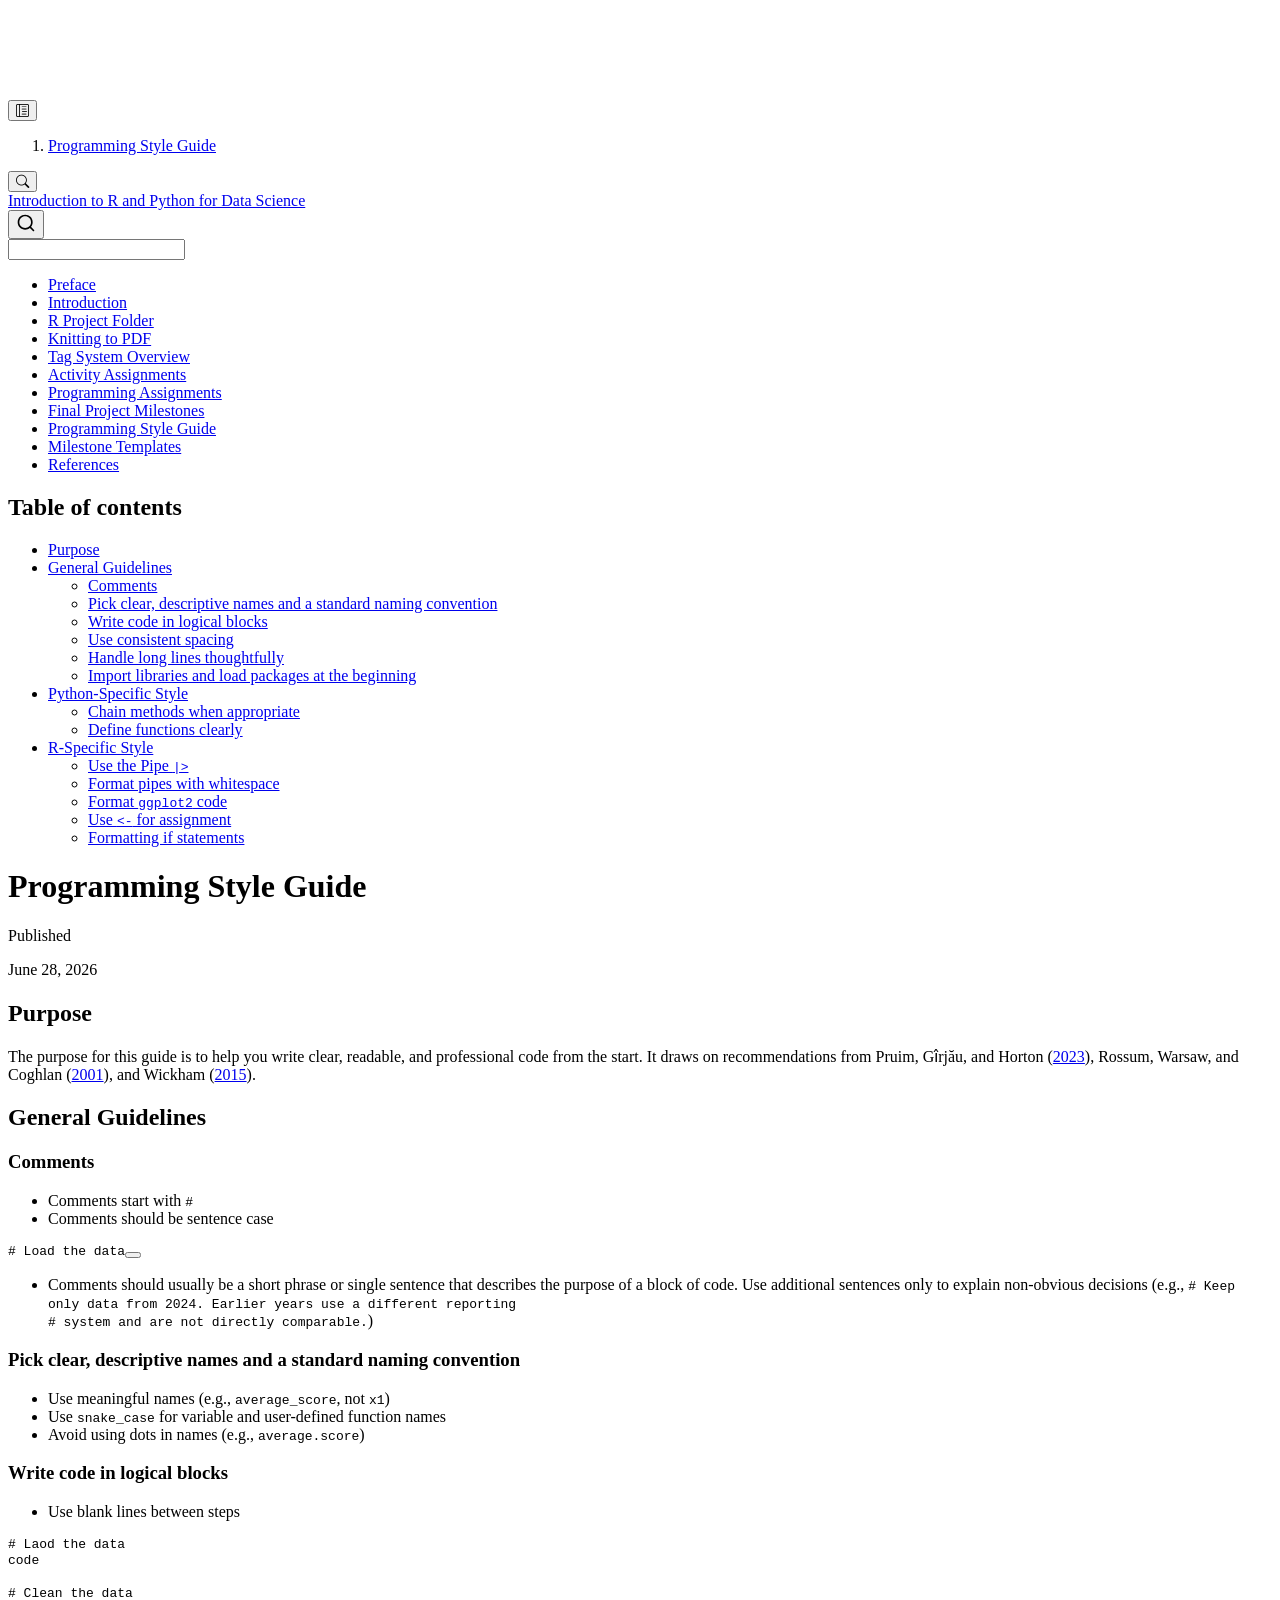
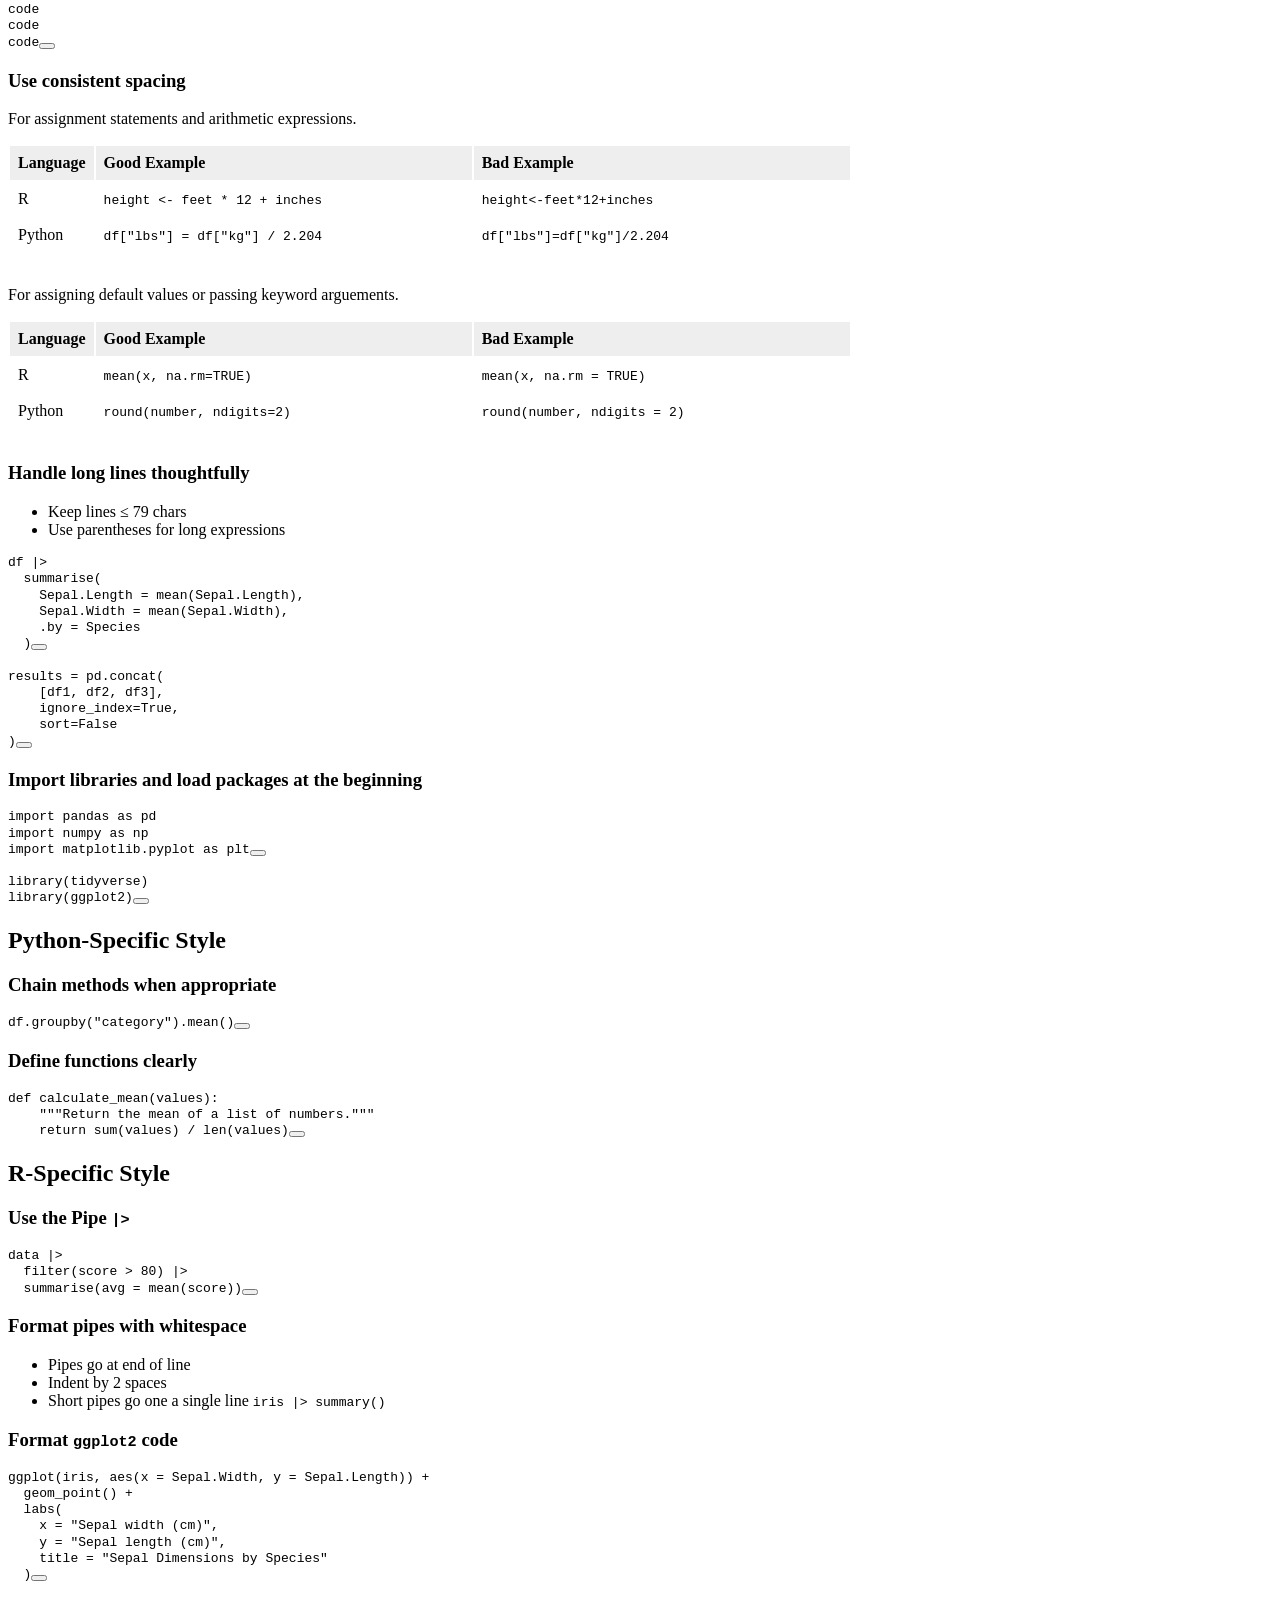
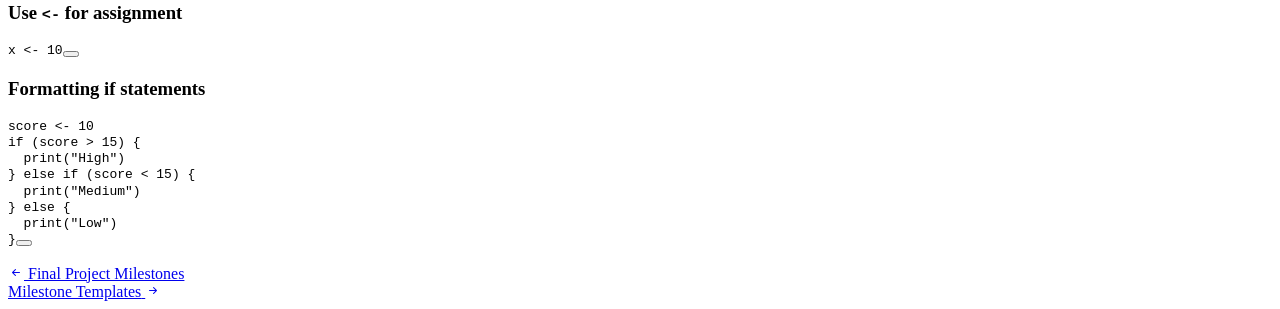
==== commit 60d83da2: "Resolve merge conflicts in templates and docs" ====
--- a/docs/coding_style.html
+++ b/docs/coding_style.html
@@ -6,7 +6,7 @@
 
 <meta name="viewport" content="width=device-width, initial-scale=1.0, user-scalable=yes">
 
-<meta name="dcterms.date" content="2026-06-25">
+<meta name="dcterms.date" content="2026-06-28">
 
 <title>Programming Style Guide – Introduction to R and Python for Data Science</title>
 <style>
@@ -214,11 +214,6 @@
 </li>
         <li class="sidebar-item">
   <div class="sidebar-item-container"> 
-  <a href="./example_apn.html" class="sidebar-item-text sidebar-link"><span class="chapter-title">Example Analysis Notebook Setup</span></a>
-  </div>
-</li>
-        <li class="sidebar-item">
-  <div class="sidebar-item-container"> 
   <a href="./references.html" class="sidebar-item-text sidebar-link"><span class="chapter-title">References</span></a>
   </div>
 </li>
@@ -274,7 +269,7 @@
     <div>
     <div class="quarto-title-meta-heading">Published</div>
     <div class="quarto-title-meta-contents">
-      <p class="date">June 25, 2026</p>
+      <p class="date">June 28, 2026</p>
     </div>
   </div>
   
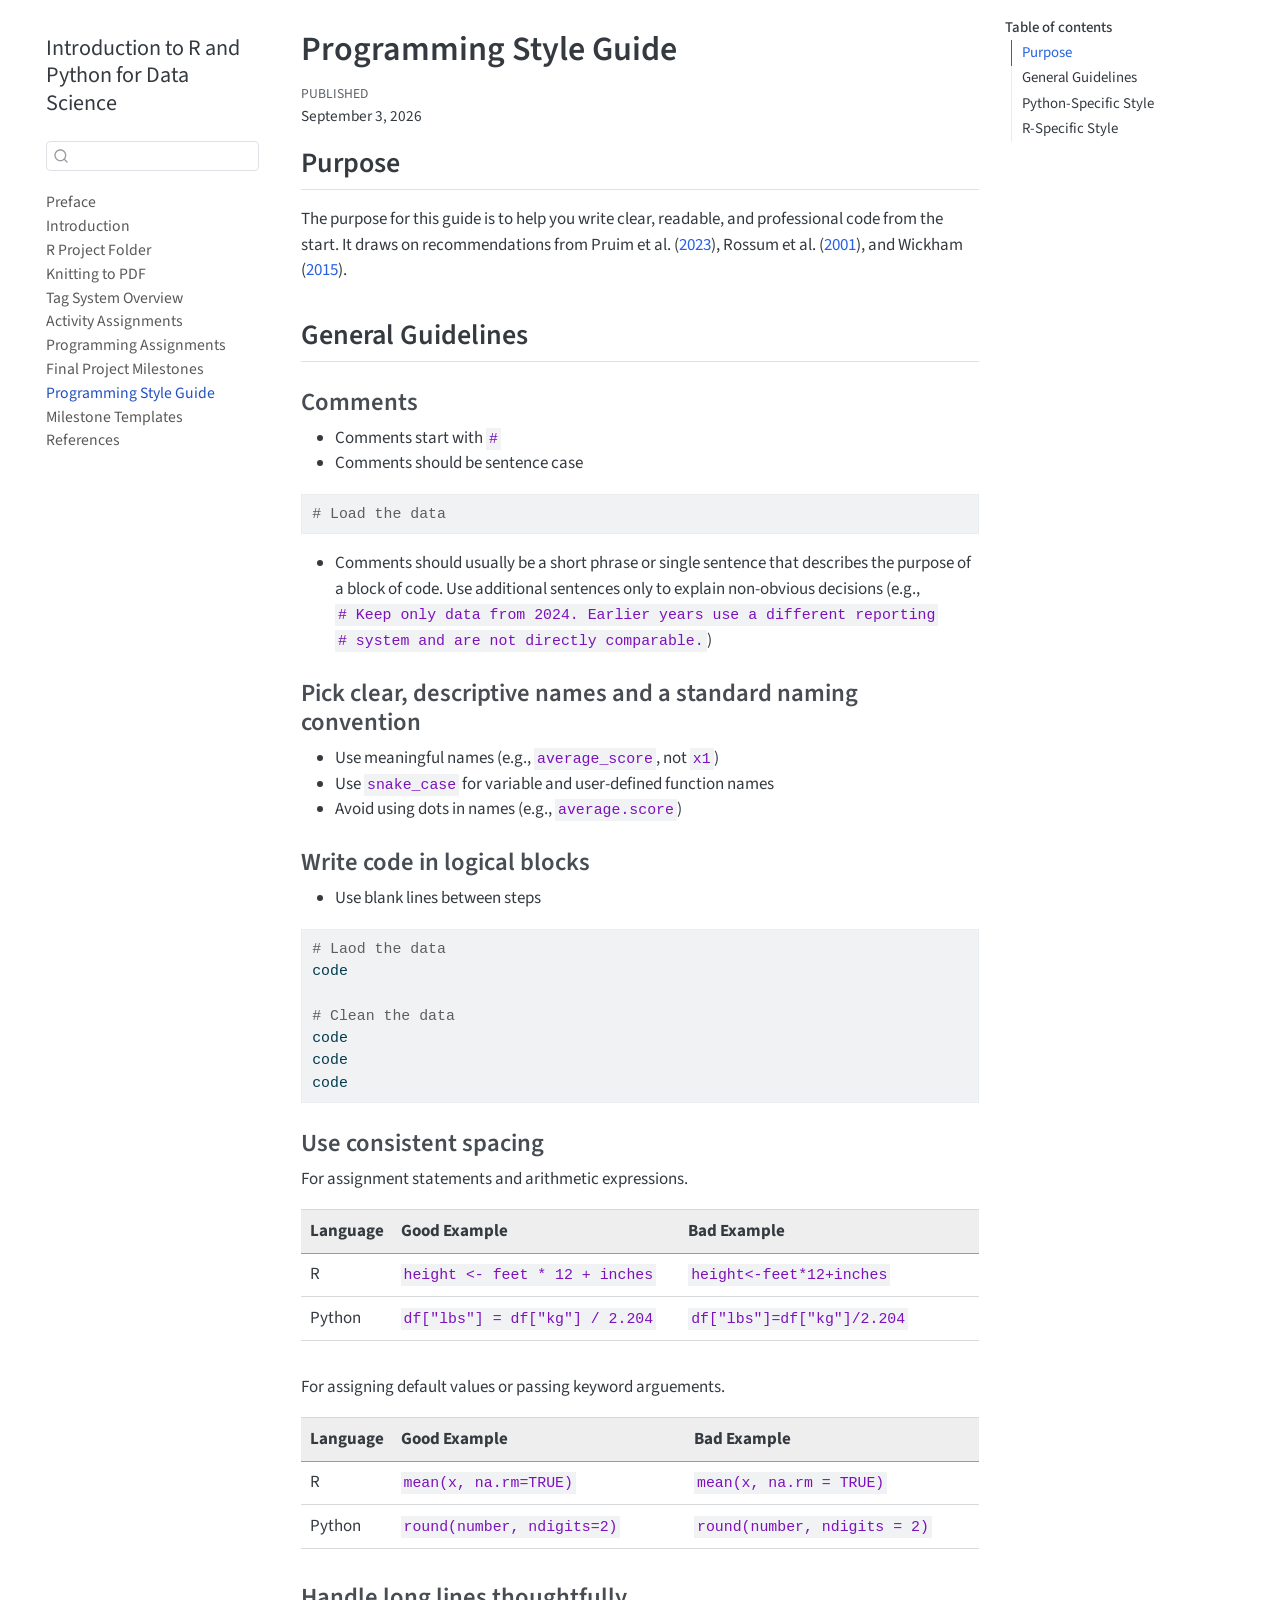
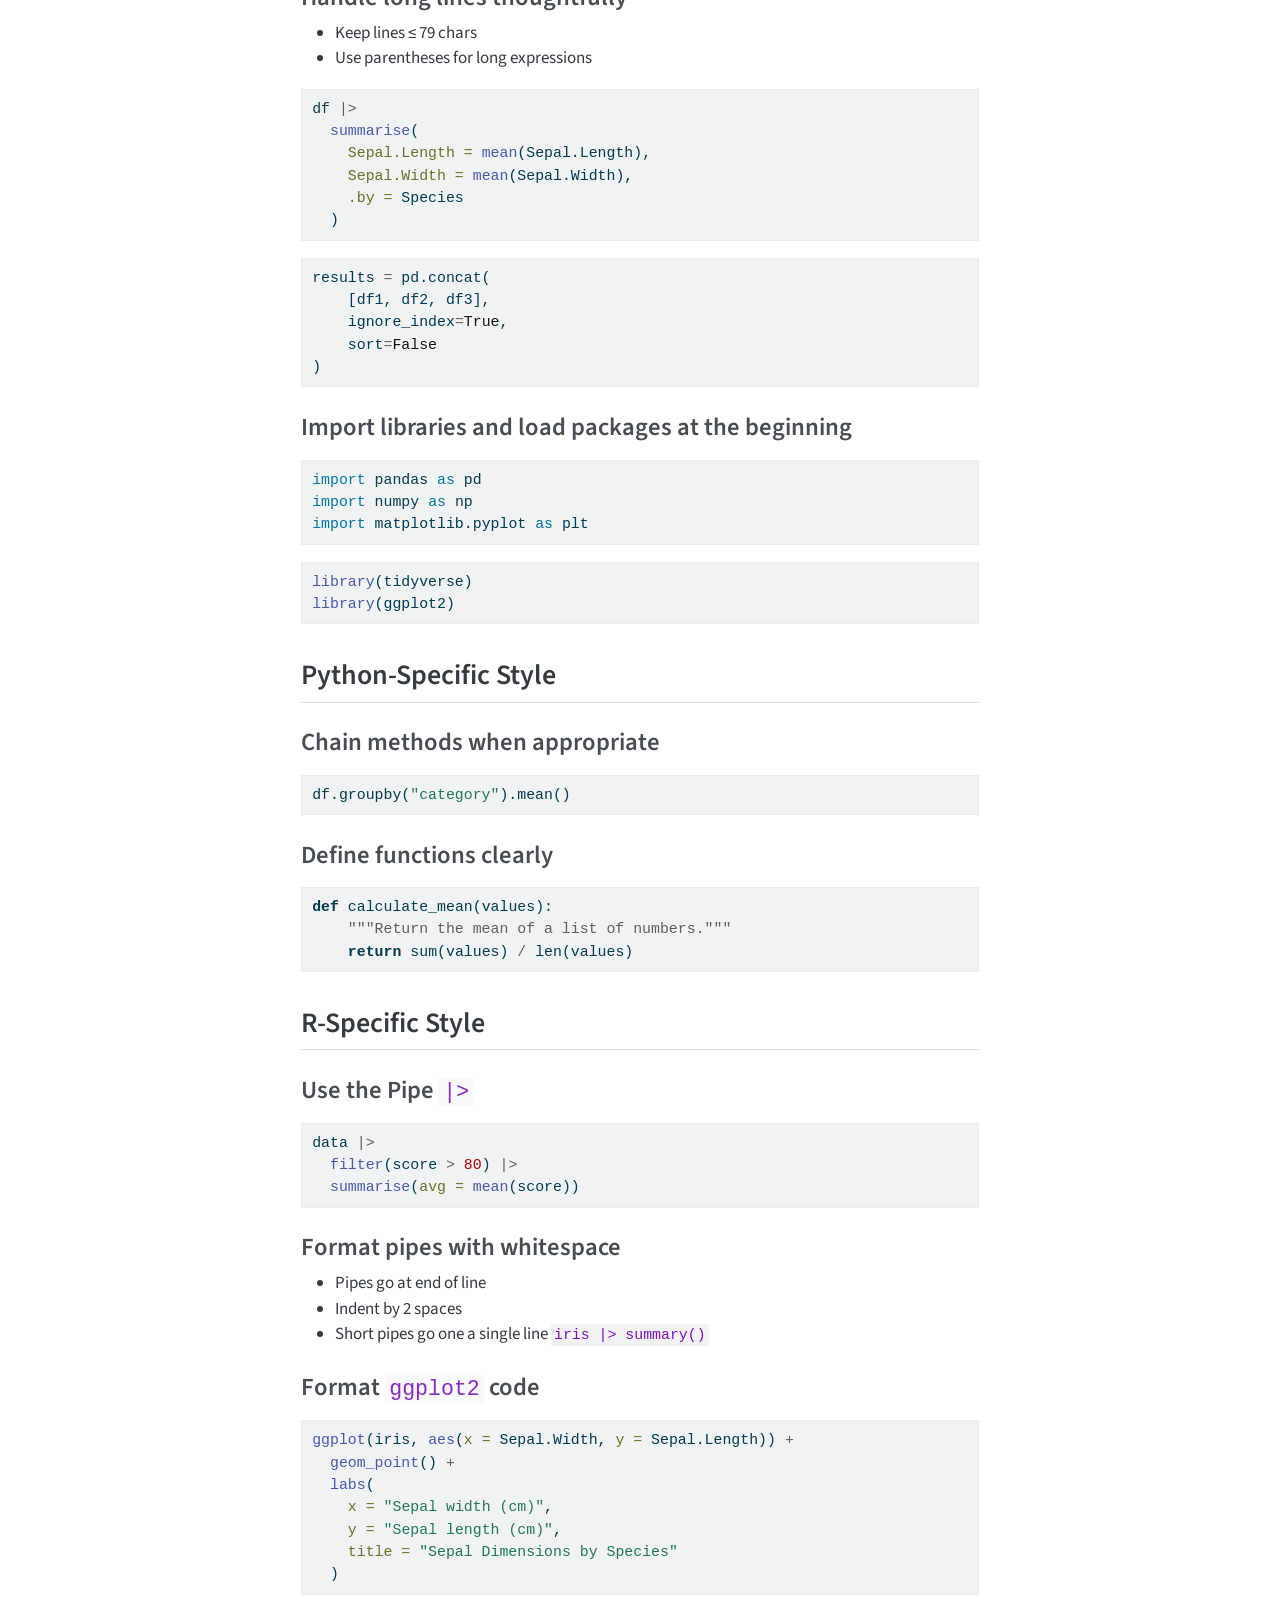
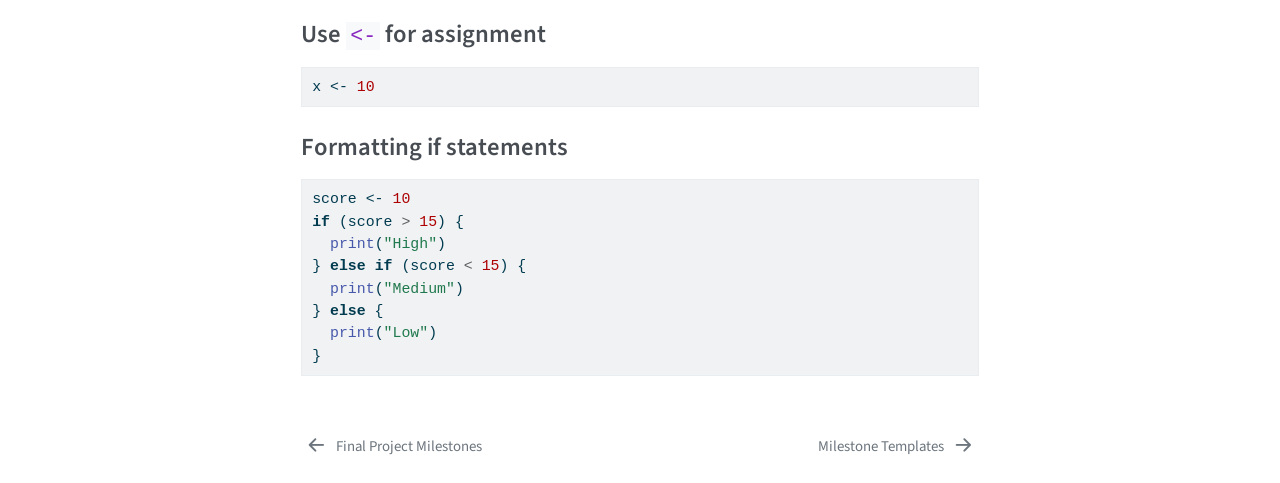
==== commit 46485a1b: "Update tags" ====
--- a/docs/coding_style.html
+++ b/docs/coding_style.html
@@ -2,14 +2,17 @@
 <html xmlns="http://www.w3.org/1999/xhtml" lang="en" xml:lang="en"><head>
 
 <meta charset="utf-8">
-<meta name="generator" content="quarto-1.6.42">
+<meta name="generator" content="quarto-1.9.38">
 
 <meta name="viewport" content="width=device-width, initial-scale=1.0, user-scalable=yes">
 
-<meta name="dcterms.date" content="2026-06-28">
+<meta name="dcterms.date" content="2026-09-03">
 
 <title>Programming Style Guide – Introduction to R and Python for Data Science</title>
 <style>
+/* Default styles provided by pandoc.
+** See https://pandoc.org/MANUAL.html#variables-for-html for config info.
+*/
 code{white-space: pre-wrap;}
 span.smallcaps{font-variant: small-caps;}
 div.columns{display: flex; gap: min(4vw, 1.5em);}
@@ -22,8 +25,9 @@
   vertical-align: middle;
 }
 /* CSS for syntax highlighting */
+html { -webkit-text-size-adjust: 100%; }
 pre > code.sourceCode { white-space: pre; position: relative; }
-pre > code.sourceCode > span { line-height: 1.25; }
+pre > code.sourceCode > span { display: inline-block; line-height: 1.25; }
 pre > code.sourceCode > span:empty { height: 1.2em; }
 .sourceCode { overflow: visible; }
 code.sourceCode > span { color: inherit; text-decoration: inherit; }
@@ -34,7 +38,7 @@
 }
 @media print {
 pre > code.sourceCode { white-space: pre-wrap; }
-pre > code.sourceCode > span { display: inline-block; text-indent: -5em; padding-left: 5em; }
+pre > code.sourceCode > span { text-indent: -5em; padding-left: 5em; }
 }
 pre.numberSource code
   { counter-reset: source-line 0; }
@@ -59,7 +63,6 @@
 div.csl-bib-body { }
 div.csl-entry {
   clear: both;
-  margin-bottom: 0em;
 }
 .hanging-indent div.csl-entry {
   margin-left:2em;
@@ -87,15 +90,16 @@
 <meta name="quarto:offset" content="./">
 <link href="./templates.html" rel="next">
 <link href="./milestones.html" rel="prev">
-<script src="site_libs/quarto-html/quarto.js"></script>
+<script src="site_libs/quarto-html/quarto.js" type="module"></script>
+<script src="site_libs/quarto-html/tabsets/tabsets.js" type="module"></script>
 <script src="site_libs/quarto-html/popper.min.js"></script>
 <script src="site_libs/quarto-html/tippy.umd.min.js"></script>
 <script src="site_libs/quarto-html/anchor.min.js"></script>
 <link href="site_libs/quarto-html/tippy.css" rel="stylesheet">
-<link href="site_libs/quarto-html/quarto-syntax-highlighting-2f5df379a58b258e96c21c0638c20c03.css" rel="stylesheet" id="quarto-text-highlighting-styles">
+<link href="site_libs/quarto-html/quarto-syntax-highlighting-15634bcf2e68342d4ad2dfa704d543f6.css" rel="stylesheet" id="quarto-text-highlighting-styles">
 <script src="site_libs/bootstrap/bootstrap.min.js"></script>
 <link href="site_libs/bootstrap/bootstrap-icons.css" rel="stylesheet">
-<link href="site_libs/bootstrap/bootstrap-626149efe8f5d16e1d391ba177679bf0.min.css" rel="stylesheet" append-hash="true" id="quarto-bootstrap" data-mode="light">
+<link href="site_libs/bootstrap/bootstrap-5ccb035bea26c1e21f80f44cf7c27909.min.css" rel="stylesheet" append-hash="true" id="quarto-bootstrap" data-mode="light">
 <script id="quarto-search-options" type="application/json">{
   "location": "sidebar",
   "copy-button": false,
@@ -128,7 +132,7 @@
 <link rel="stylesheet" href="styles.css">
 </head>
 
-<body class="nav-sidebar floating">
+<body class="nav-sidebar floating quarto-light">
 
 <div id="quarto-search-results"></div>
   <header id="quarto-header" class="headroom fixed-top">
@@ -269,7 +273,7 @@
     <div>
     <div class="quarto-title-meta-heading">Published</div>
     <div class="quarto-title-meta-contents">
-      <p class="date">June 28, 2026</p>
+      <p class="date">September 3, 2026</p>
     </div>
   </div>
   
@@ -283,7 +287,7 @@
 
 <section id="purpose" class="level2">
 <h2 class="anchored" data-anchor-id="purpose">Purpose</h2>
-<p>The purpose for this guide is to help you write clear, readable, and professional code from the start. It draws on recommendations from <span class="citation" data-cites="pruim2023fostering">Pruim, Gı̂rjău, and Horton (<a href="references.html#ref-pruim2023fostering" role="doc-biblioref">2023</a>)</span>, <span class="citation" data-cites="vanrossum2001pep8">Rossum, Warsaw, and Coghlan (<a href="references.html#ref-vanrossum2001pep8" role="doc-biblioref">2001</a>)</span>, and <span class="citation" data-cites="wickham2015tidyverse">Wickham (<a href="references.html#ref-wickham2015tidyverse" role="doc-biblioref">2015</a>)</span>.</p>
+<p>The purpose for this guide is to help you write clear, readable, and professional code from the start. It draws on recommendations from <span class="citation" data-cites="pruim2023fostering">Pruim et al. (<a href="references.html#ref-pruim2023fostering" role="doc-biblioref">2023</a>)</span>, <span class="citation" data-cites="vanrossum2001pep8">Rossum et al. (<a href="references.html#ref-vanrossum2001pep8" role="doc-biblioref">2001</a>)</span>, and <span class="citation" data-cites="wickham2015tidyverse">Wickham (<a href="references.html#ref-wickham2015tidyverse" role="doc-biblioref">2015</a>)</span>.</p>
 </section>
 <section id="general-guidelines" class="level2">
 <h2 class="anchored" data-anchor-id="general-guidelines">General Guidelines</h2>
@@ -293,7 +297,7 @@
 <li>Comments start with <code>#</code></li>
 <li>Comments should be sentence case</li>
 </ul>
-<div class="sourceCode" id="cb1"><pre class="sourceCode python code-with-copy"><code class="sourceCode python"><span id="cb1-1"><a href="#cb1-1" aria-hidden="true" tabindex="-1"></a><span class="co"># Load the data</span></span></code><button title="Copy to Clipboard" class="code-copy-button"><i class="bi"></i></button></pre></div>
+<div class="code-copy-outer-scaffold"><div class="sourceCode" id="cb1"><pre class="sourceCode python code-with-copy"><code class="sourceCode python"><span id="cb1-1"><a href="#cb1-1" aria-hidden="true" tabindex="-1"></a><span class="co"># Load the data</span></span></code></pre></div><button title="Copy to Clipboard" class="code-copy-button"><i class="bi"></i></button></div>
 <ul>
 <li>Comments should usually be a short phrase or single sentence that describes the purpose of a block of code. Use additional sentences only to explain non-obvious decisions (e.g., <code># Keep only data from 2024. Earlier years use a different reporting</code><br><code># system and are not directly comparable.</code>)</li>
 </ul>
@@ -311,13 +315,13 @@
 <ul>
 <li>Use blank lines between steps</li>
 </ul>
-<div class="sourceCode" id="cb2"><pre class="sourceCode python code-with-copy"><code class="sourceCode python"><span id="cb2-1"><a href="#cb2-1" aria-hidden="true" tabindex="-1"></a><span class="co"># Laod the data</span></span>
+<div class="code-copy-outer-scaffold"><div class="sourceCode" id="cb2"><pre class="sourceCode python code-with-copy"><code class="sourceCode python"><span id="cb2-1"><a href="#cb2-1" aria-hidden="true" tabindex="-1"></a><span class="co"># Laod the data</span></span>
 <span id="cb2-2"><a href="#cb2-2" aria-hidden="true" tabindex="-1"></a>code</span>
 <span id="cb2-3"><a href="#cb2-3" aria-hidden="true" tabindex="-1"></a></span>
 <span id="cb2-4"><a href="#cb2-4" aria-hidden="true" tabindex="-1"></a><span class="co"># Clean the data</span></span>
 <span id="cb2-5"><a href="#cb2-5" aria-hidden="true" tabindex="-1"></a>code</span>
 <span id="cb2-6"><a href="#cb2-6" aria-hidden="true" tabindex="-1"></a>code</span>
-<span id="cb2-7"><a href="#cb2-7" aria-hidden="true" tabindex="-1"></a>code</span></code><button title="Copy to Clipboard" class="code-copy-button"><i class="bi"></i></button></pre></div>
+<span id="cb2-7"><a href="#cb2-7" aria-hidden="true" tabindex="-1"></a>code</span></code></pre></div><button title="Copy to Clipboard" class="code-copy-button"><i class="bi"></i></button></div>
 </section>
 <section id="use-consistent-spacing" class="level3">
 <h3 class="anchored" data-anchor-id="use-consistent-spacing">Use consistent spacing</h3>
@@ -386,47 +390,47 @@
 <li>Keep lines ≤ 79 chars</li>
 <li>Use parentheses for long expressions</li>
 </ul>
-<div class="sourceCode" id="cb3"><pre class="sourceCode r code-with-copy"><code class="sourceCode r"><span id="cb3-1"><a href="#cb3-1" aria-hidden="true" tabindex="-1"></a>df <span class="sc">|&gt;</span></span>
+<div class="code-copy-outer-scaffold"><div class="sourceCode" id="cb3"><pre class="sourceCode r code-with-copy"><code class="sourceCode r"><span id="cb3-1"><a href="#cb3-1" aria-hidden="true" tabindex="-1"></a>df <span class="sc">|&gt;</span></span>
 <span id="cb3-2"><a href="#cb3-2" aria-hidden="true" tabindex="-1"></a>  <span class="fu">summarise</span>(</span>
 <span id="cb3-3"><a href="#cb3-3" aria-hidden="true" tabindex="-1"></a>    <span class="at">Sepal.Length =</span> <span class="fu">mean</span>(Sepal.Length),</span>
 <span id="cb3-4"><a href="#cb3-4" aria-hidden="true" tabindex="-1"></a>    <span class="at">Sepal.Width =</span> <span class="fu">mean</span>(Sepal.Width),</span>
 <span id="cb3-5"><a href="#cb3-5" aria-hidden="true" tabindex="-1"></a>    <span class="at">.by =</span> Species</span>
-<span id="cb3-6"><a href="#cb3-6" aria-hidden="true" tabindex="-1"></a>  )</span></code><button title="Copy to Clipboard" class="code-copy-button"><i class="bi"></i></button></pre></div>
-<div class="sourceCode" id="cb4"><pre class="sourceCode python code-with-copy"><code class="sourceCode python"><span id="cb4-1"><a href="#cb4-1" aria-hidden="true" tabindex="-1"></a>results <span class="op">=</span> pd.concat(</span>
+<span id="cb3-6"><a href="#cb3-6" aria-hidden="true" tabindex="-1"></a>  )</span></code></pre></div><button title="Copy to Clipboard" class="code-copy-button"><i class="bi"></i></button></div>
+<div class="code-copy-outer-scaffold"><div class="sourceCode" id="cb4"><pre class="sourceCode python code-with-copy"><code class="sourceCode python"><span id="cb4-1"><a href="#cb4-1" aria-hidden="true" tabindex="-1"></a>results <span class="op">=</span> pd.concat(</span>
 <span id="cb4-2"><a href="#cb4-2" aria-hidden="true" tabindex="-1"></a>    [df1, df2, df3],</span>
 <span id="cb4-3"><a href="#cb4-3" aria-hidden="true" tabindex="-1"></a>    ignore_index<span class="op">=</span><span class="va">True</span>,</span>
 <span id="cb4-4"><a href="#cb4-4" aria-hidden="true" tabindex="-1"></a>    sort<span class="op">=</span><span class="va">False</span></span>
-<span id="cb4-5"><a href="#cb4-5" aria-hidden="true" tabindex="-1"></a>)</span></code><button title="Copy to Clipboard" class="code-copy-button"><i class="bi"></i></button></pre></div>
+<span id="cb4-5"><a href="#cb4-5" aria-hidden="true" tabindex="-1"></a>)</span></code></pre></div><button title="Copy to Clipboard" class="code-copy-button"><i class="bi"></i></button></div>
 </section>
 <section id="import-libraries-and-load-packages-at-the-beginning" class="level3">
 <h3 class="anchored" data-anchor-id="import-libraries-and-load-packages-at-the-beginning">Import libraries and load packages at the beginning</h3>
-<div class="sourceCode" id="cb5"><pre class="sourceCode python code-with-copy"><code class="sourceCode python"><span id="cb5-1"><a href="#cb5-1" aria-hidden="true" tabindex="-1"></a><span class="im">import</span> pandas <span class="im">as</span> pd</span>
+<div class="code-copy-outer-scaffold"><div class="sourceCode" id="cb5"><pre class="sourceCode python code-with-copy"><code class="sourceCode python"><span id="cb5-1"><a href="#cb5-1" aria-hidden="true" tabindex="-1"></a><span class="im">import</span> pandas <span class="im">as</span> pd</span>
 <span id="cb5-2"><a href="#cb5-2" aria-hidden="true" tabindex="-1"></a><span class="im">import</span> numpy <span class="im">as</span> np</span>
-<span id="cb5-3"><a href="#cb5-3" aria-hidden="true" tabindex="-1"></a><span class="im">import</span> matplotlib.pyplot <span class="im">as</span> plt</span></code><button title="Copy to Clipboard" class="code-copy-button"><i class="bi"></i></button></pre></div>
-<div class="sourceCode" id="cb6"><pre class="sourceCode r code-with-copy"><code class="sourceCode r"><span id="cb6-1"><a href="#cb6-1" aria-hidden="true" tabindex="-1"></a><span class="fu">library</span>(tidyverse)</span>
-<span id="cb6-2"><a href="#cb6-2" aria-hidden="true" tabindex="-1"></a><span class="fu">library</span>(ggplot2)</span></code><button title="Copy to Clipboard" class="code-copy-button"><i class="bi"></i></button></pre></div>
+<span id="cb5-3"><a href="#cb5-3" aria-hidden="true" tabindex="-1"></a><span class="im">import</span> matplotlib.pyplot <span class="im">as</span> plt</span></code></pre></div><button title="Copy to Clipboard" class="code-copy-button"><i class="bi"></i></button></div>
+<div class="code-copy-outer-scaffold"><div class="sourceCode" id="cb6"><pre class="sourceCode r code-with-copy"><code class="sourceCode r"><span id="cb6-1"><a href="#cb6-1" aria-hidden="true" tabindex="-1"></a><span class="fu">library</span>(tidyverse)</span>
+<span id="cb6-2"><a href="#cb6-2" aria-hidden="true" tabindex="-1"></a><span class="fu">library</span>(ggplot2)</span></code></pre></div><button title="Copy to Clipboard" class="code-copy-button"><i class="bi"></i></button></div>
 </section>
 </section>
 <section id="python-specific-style" class="level2">
 <h2 class="anchored" data-anchor-id="python-specific-style">Python-Specific Style</h2>
 <section id="chain-methods-when-appropriate" class="level3">
 <h3 class="anchored" data-anchor-id="chain-methods-when-appropriate">Chain methods when appropriate</h3>
-<div class="sourceCode" id="cb7"><pre class="sourceCode python code-with-copy"><code class="sourceCode python"><span id="cb7-1"><a href="#cb7-1" aria-hidden="true" tabindex="-1"></a>df.groupby(<span class="st">"category"</span>).mean()</span></code><button title="Copy to Clipboard" class="code-copy-button"><i class="bi"></i></button></pre></div>
+<div class="code-copy-outer-scaffold"><div class="sourceCode" id="cb7"><pre class="sourceCode python code-with-copy"><code class="sourceCode python"><span id="cb7-1"><a href="#cb7-1" aria-hidden="true" tabindex="-1"></a>df.groupby(<span class="st">"category"</span>).mean()</span></code></pre></div><button title="Copy to Clipboard" class="code-copy-button"><i class="bi"></i></button></div>
 </section>
 <section id="define-functions-clearly" class="level3">
 <h3 class="anchored" data-anchor-id="define-functions-clearly">Define functions clearly</h3>
-<div class="sourceCode" id="cb8"><pre class="sourceCode python code-with-copy"><code class="sourceCode python"><span id="cb8-1"><a href="#cb8-1" aria-hidden="true" tabindex="-1"></a><span class="kw">def</span> calculate_mean(values):</span>
+<div class="code-copy-outer-scaffold"><div class="sourceCode" id="cb8"><pre class="sourceCode python code-with-copy"><code class="sourceCode python"><span id="cb8-1"><a href="#cb8-1" aria-hidden="true" tabindex="-1"></a><span class="kw">def</span> calculate_mean(values):</span>
 <span id="cb8-2"><a href="#cb8-2" aria-hidden="true" tabindex="-1"></a>    <span class="co">"""Return the mean of a list of numbers."""</span></span>
-<span id="cb8-3"><a href="#cb8-3" aria-hidden="true" tabindex="-1"></a>    <span class="cf">return</span> <span class="bu">sum</span>(values) <span class="op">/</span> <span class="bu">len</span>(values)</span></code><button title="Copy to Clipboard" class="code-copy-button"><i class="bi"></i></button></pre></div>
+<span id="cb8-3"><a href="#cb8-3" aria-hidden="true" tabindex="-1"></a>    <span class="cf">return</span> <span class="bu">sum</span>(values) <span class="op">/</span> <span class="bu">len</span>(values)</span></code></pre></div><button title="Copy to Clipboard" class="code-copy-button"><i class="bi"></i></button></div>
 </section>
 </section>
 <section id="r-specific-style" class="level2">
 <h2 class="anchored" data-anchor-id="r-specific-style">R-Specific Style</h2>
 <section id="use-the-pipe" class="level3">
 <h3 class="anchored" data-anchor-id="use-the-pipe">Use the Pipe <code>|&gt;</code></h3>
-<div class="sourceCode" id="cb9"><pre class="sourceCode r code-with-copy"><code class="sourceCode r"><span id="cb9-1"><a href="#cb9-1" aria-hidden="true" tabindex="-1"></a>data <span class="sc">|&gt;</span></span>
+<div class="code-copy-outer-scaffold"><div class="sourceCode" id="cb9"><pre class="sourceCode r code-with-copy"><code class="sourceCode r"><span id="cb9-1"><a href="#cb9-1" aria-hidden="true" tabindex="-1"></a>data <span class="sc">|&gt;</span></span>
 <span id="cb9-2"><a href="#cb9-2" aria-hidden="true" tabindex="-1"></a>  <span class="fu">filter</span>(score <span class="sc">&gt;</span> <span class="dv">80</span>) <span class="sc">|&gt;</span></span>
-<span id="cb9-3"><a href="#cb9-3" aria-hidden="true" tabindex="-1"></a>  <span class="fu">summarise</span>(<span class="at">avg =</span> <span class="fu">mean</span>(score))</span></code><button title="Copy to Clipboard" class="code-copy-button"><i class="bi"></i></button></pre></div>
+<span id="cb9-3"><a href="#cb9-3" aria-hidden="true" tabindex="-1"></a>  <span class="fu">summarise</span>(<span class="at">avg =</span> <span class="fu">mean</span>(score))</span></code></pre></div><button title="Copy to Clipboard" class="code-copy-button"><i class="bi"></i></button></div>
 </section>
 <section id="format-pipes-with-whitespace" class="level3">
 <h3 class="anchored" data-anchor-id="format-pipes-with-whitespace">Format pipes with whitespace</h3>
@@ -438,39 +442,39 @@
 </section>
 <section id="format-ggplot2-code" class="level3">
 <h3 class="anchored" data-anchor-id="format-ggplot2-code">Format <code>ggplot2</code> code</h3>
-<div class="sourceCode" id="cb10"><pre class="sourceCode r code-with-copy"><code class="sourceCode r"><span id="cb10-1"><a href="#cb10-1" aria-hidden="true" tabindex="-1"></a><span class="fu">ggplot</span>(iris, <span class="fu">aes</span>(<span class="at">x =</span> Sepal.Width, <span class="at">y =</span> Sepal.Length)) <span class="sc">+</span></span>
+<div class="code-copy-outer-scaffold"><div class="sourceCode" id="cb10"><pre class="sourceCode r code-with-copy"><code class="sourceCode r"><span id="cb10-1"><a href="#cb10-1" aria-hidden="true" tabindex="-1"></a><span class="fu">ggplot</span>(iris, <span class="fu">aes</span>(<span class="at">x =</span> Sepal.Width, <span class="at">y =</span> Sepal.Length)) <span class="sc">+</span></span>
 <span id="cb10-2"><a href="#cb10-2" aria-hidden="true" tabindex="-1"></a>  <span class="fu">geom_point</span>() <span class="sc">+</span></span>
 <span id="cb10-3"><a href="#cb10-3" aria-hidden="true" tabindex="-1"></a>  <span class="fu">labs</span>(</span>
 <span id="cb10-4"><a href="#cb10-4" aria-hidden="true" tabindex="-1"></a>    <span class="at">x =</span> <span class="st">"Sepal width (cm)"</span>,</span>
 <span id="cb10-5"><a href="#cb10-5" aria-hidden="true" tabindex="-1"></a>    <span class="at">y =</span> <span class="st">"Sepal length (cm)"</span>,</span>
 <span id="cb10-6"><a href="#cb10-6" aria-hidden="true" tabindex="-1"></a>    <span class="at">title =</span> <span class="st">"Sepal Dimensions by Species"</span></span>
-<span id="cb10-7"><a href="#cb10-7" aria-hidden="true" tabindex="-1"></a>  )</span></code><button title="Copy to Clipboard" class="code-copy-button"><i class="bi"></i></button></pre></div>
+<span id="cb10-7"><a href="#cb10-7" aria-hidden="true" tabindex="-1"></a>  )</span></code></pre></div><button title="Copy to Clipboard" class="code-copy-button"><i class="bi"></i></button></div>
 </section>
 <section id="use---for-assignment" class="level3">
 <h3 class="anchored" data-anchor-id="use---for-assignment">Use <code>&lt;-</code> for assignment</h3>
-<div class="sourceCode" id="cb11"><pre class="sourceCode r code-with-copy"><code class="sourceCode r"><span id="cb11-1"><a href="#cb11-1" aria-hidden="true" tabindex="-1"></a>x <span class="ot">&lt;-</span> <span class="dv">10</span></span></code><button title="Copy to Clipboard" class="code-copy-button"><i class="bi"></i></button></pre></div>
+<div class="code-copy-outer-scaffold"><div class="sourceCode" id="cb11"><pre class="sourceCode r code-with-copy"><code class="sourceCode r"><span id="cb11-1"><a href="#cb11-1" aria-hidden="true" tabindex="-1"></a>x <span class="ot">&lt;-</span> <span class="dv">10</span></span></code></pre></div><button title="Copy to Clipboard" class="code-copy-button"><i class="bi"></i></button></div>
 </section>
 <section id="formatting-if-statements" class="level3">
 <h3 class="anchored" data-anchor-id="formatting-if-statements">Formatting if statements</h3>
-<div class="sourceCode" id="cb12"><pre class="sourceCode r code-with-copy"><code class="sourceCode r"><span id="cb12-1"><a href="#cb12-1" aria-hidden="true" tabindex="-1"></a>score <span class="ot">&lt;-</span> <span class="dv">10</span> </span>
+<div class="code-copy-outer-scaffold"><div class="sourceCode" id="cb12"><pre class="sourceCode r code-with-copy"><code class="sourceCode r"><span id="cb12-1"><a href="#cb12-1" aria-hidden="true" tabindex="-1"></a>score <span class="ot">&lt;-</span> <span class="dv">10</span> </span>
 <span id="cb12-2"><a href="#cb12-2" aria-hidden="true" tabindex="-1"></a><span class="cf">if</span> (score <span class="sc">&gt;</span> <span class="dv">15</span>) {</span>
 <span id="cb12-3"><a href="#cb12-3" aria-hidden="true" tabindex="-1"></a>  <span class="fu">print</span>(<span class="st">"High"</span>)</span>
 <span id="cb12-4"><a href="#cb12-4" aria-hidden="true" tabindex="-1"></a>} <span class="cf">else</span> <span class="cf">if</span> (score <span class="sc">&lt;</span> <span class="dv">15</span>) {</span>
 <span id="cb12-5"><a href="#cb12-5" aria-hidden="true" tabindex="-1"></a>  <span class="fu">print</span>(<span class="st">"Medium"</span>)</span>
 <span id="cb12-6"><a href="#cb12-6" aria-hidden="true" tabindex="-1"></a>} <span class="cf">else</span> { </span>
 <span id="cb12-7"><a href="#cb12-7" aria-hidden="true" tabindex="-1"></a>  <span class="fu">print</span>(<span class="st">"Low"</span>)</span>
-<span id="cb12-8"><a href="#cb12-8" aria-hidden="true" tabindex="-1"></a>}</span></code><button title="Copy to Clipboard" class="code-copy-button"><i class="bi"></i></button></pre></div>
-
-
-<div id="refs" class="references csl-bib-body hanging-indent" data-entry-spacing="0" role="list" style="display: none">
+<span id="cb12-8"><a href="#cb12-8" aria-hidden="true" tabindex="-1"></a>}</span></code></pre></div><button title="Copy to Clipboard" class="code-copy-button"><i class="bi"></i></button></div>
+
+
+<div id="refs" class="references csl-bib-body hanging-indent" role="list" style="display: none">
 <div id="ref-pruim2023fostering" class="csl-entry" role="listitem">
 Pruim, Randall, Maria-Cristiana Gı̂rjău, and Nicholas J. Horton. 2023. <span>“Fostering Better Coding Practices for Data Scientists.”</span> <em>Harvard Data Science Review</em> 5 (3). <a href="https://doi.org/10.1162/99608f92.97c9f60f">https://doi.org/10.1162/99608f92.97c9f60f</a>.
 </div>
 <div id="ref-vanrossum2001pep8" class="csl-entry" role="listitem">
-Rossum, Guido van, Barry Warsaw, and Alyssa Coghlan. 2001. <span>“<span class="nocase">PEP 8 – Style Guide for Python Code</span>.”</span> <a href="https://peps.python.org/pep-0008/">https://peps.python.org/pep-0008/</a>.
+Rossum, Guido van, Barry Warsaw, and Alyssa Coghlan. 2001. <em><span class="nocase">PEP 8 – Style Guide for Python Code</span></em>. <a href="https://peps.python.org/pep-0008/">https://peps.python.org/pep-0008/</a>.
 </div>
 <div id="ref-wickham2015tidyverse" class="csl-entry" role="listitem">
-Wickham, Hadley. 2015. <span>“The Tidyverse Style Guide.”</span> <a href="https://style.tidyverse.org/">https://style.tidyverse.org/</a>.
+Wickham, Hadley. 2015. <em>The Tidyverse Style Guide</em>. <a href="https://style.tidyverse.org/">https://style.tidyverse.org/</a>.
 </div>
 </div>
 </section>
@@ -478,236 +482,243 @@
 
 </main> <!-- /main -->
 <script id="quarto-html-after-body" type="application/javascript">
-window.document.addEventListener("DOMContentLoaded", function (event) {
-  const toggleBodyColorMode = (bsSheetEl) => {
-    const mode = bsSheetEl.getAttribute("data-mode");
-    const bodyEl = window.document.querySelector("body");
-    if (mode === "dark") {
-      bodyEl.classList.add("quarto-dark");
-      bodyEl.classList.remove("quarto-light");
-    } else {
-      bodyEl.classList.add("quarto-light");
-      bodyEl.classList.remove("quarto-dark");
+  window.document.addEventListener("DOMContentLoaded", function (event) {
+    const icon = "";
+    const anchorJS = new window.AnchorJS();
+    anchorJS.options = {
+      placement: 'right',
+      icon: icon
+    };
+    anchorJS.add('.anchored');
+    const isCodeAnnotation = (el) => {
+      for (const clz of el.classList) {
+        if (clz.startsWith('code-annotation-')) {                     
+          return true;
+        }
+      }
+      return false;
     }
-  }
-  const toggleBodyColorPrimary = () => {
-    const bsSheetEl = window.document.querySelector("link#quarto-bootstrap");
-    if (bsSheetEl) {
-      toggleBodyColorMode(bsSheetEl);
+    const onCopySuccess = function(e) {
+      // button target
+      const button = e.trigger;
+      // don't keep focus
+      button.blur();
+      // flash "checked"
+      button.classList.add('code-copy-button-checked');
+      var currentTitle = button.getAttribute("title");
+      button.setAttribute("title", "Copied!");
+      let tooltip;
+      if (window.bootstrap) {
+        button.setAttribute("data-bs-toggle", "tooltip");
+        button.setAttribute("data-bs-placement", "left");
+        button.setAttribute("data-bs-title", "Copied!");
+        tooltip = new bootstrap.Tooltip(button, 
+          { trigger: "manual", 
+            customClass: "code-copy-button-tooltip",
+            offset: [0, -8]});
+        tooltip.show();    
+      }
+      setTimeout(function() {
+        if (tooltip) {
+          tooltip.hide();
+          button.removeAttribute("data-bs-title");
+          button.removeAttribute("data-bs-toggle");
+          button.removeAttribute("data-bs-placement");
+        }
+        button.setAttribute("title", currentTitle);
+        button.classList.remove('code-copy-button-checked');
+      }, 1000);
+      // clear code selection
+      e.clearSelection();
     }
-  }
-  toggleBodyColorPrimary();  
-  const icon = "";
-  const anchorJS = new window.AnchorJS();
-  anchorJS.options = {
-    placement: 'right',
-    icon: icon
-  };
-  anchorJS.add('.anchored');
-  const isCodeAnnotation = (el) => {
-    for (const clz of el.classList) {
-      if (clz.startsWith('code-annotation-')) {                     
-        return true;
-      }
-    }
-    return false;
-  }
-  const onCopySuccess = function(e) {
-    // button target
-    const button = e.trigger;
-    // don't keep focus
-    button.blur();
-    // flash "checked"
-    button.classList.add('code-copy-button-checked');
-    var currentTitle = button.getAttribute("title");
-    button.setAttribute("title", "Copied!");
-    let tooltip;
-    if (window.bootstrap) {
-      button.setAttribute("data-bs-toggle", "tooltip");
-      button.setAttribute("data-bs-placement", "left");
-      button.setAttribute("data-bs-title", "Copied!");
-      tooltip = new bootstrap.Tooltip(button, 
-        { trigger: "manual", 
-          customClass: "code-copy-button-tooltip",
-          offset: [0, -8]});
-      tooltip.show();    
-    }
-    setTimeout(function() {
-      if (tooltip) {
-        tooltip.hide();
-        button.removeAttribute("data-bs-title");
-        button.removeAttribute("data-bs-toggle");
-        button.removeAttribute("data-bs-placement");
-      }
-      button.setAttribute("title", currentTitle);
-      button.classList.remove('code-copy-button-checked');
-    }, 1000);
-    // clear code selection
-    e.clearSelection();
-  }
-  const getTextToCopy = function(trigger) {
-      const codeEl = trigger.previousElementSibling.cloneNode(true);
+    const getTextToCopy = function(trigger) {
+      const outerScaffold = trigger.parentElement.cloneNode(true);
+      const codeEl = outerScaffold.querySelector('code');
       for (const childEl of codeEl.children) {
         if (isCodeAnnotation(childEl)) {
           childEl.remove();
         }
       }
       return codeEl.innerText;
-  }
-  const clipboard = new window.ClipboardJS('.code-copy-button:not([data-in-quarto-modal])', {
-    text: getTextToCopy
-  });
-  clipboard.on('success', onCopySuccess);
-  if (window.document.getElementById('quarto-embedded-source-code-modal')) {
-    const clipboardModal = new window.ClipboardJS('.code-copy-button[data-in-quarto-modal]', {
-      text: getTextToCopy,
-      container: window.document.getElementById('quarto-embedded-source-code-modal')
+    }
+    const clipboard = new window.ClipboardJS('.code-copy-button:not([data-in-quarto-modal])', {
+      text: getTextToCopy
     });
-    clipboardModal.on('success', onCopySuccess);
-  }
-    var localhostRegex = new RegExp(/^(?:http|https):\/\/localhost\:?[0-9]*\//);
-    var mailtoRegex = new RegExp(/^mailto:/);
-      var filterRegex = new RegExp('/' + window.location.host + '/');
-    var isInternal = (href) => {
-        return filterRegex.test(href) || localhostRegex.test(href) || mailtoRegex.test(href);
+    clipboard.on('success', onCopySuccess);
+    if (window.document.getElementById('quarto-embedded-source-code-modal')) {
+      const clipboardModal = new window.ClipboardJS('.code-copy-button[data-in-quarto-modal]', {
+        text: getTextToCopy,
+        container: window.document.getElementById('quarto-embedded-source-code-modal')
+      });
+      clipboardModal.on('success', onCopySuccess);
     }
-    // Inspect non-navigation links and adorn them if external
- 	var links = window.document.querySelectorAll('a[href]:not(.nav-link):not(.navbar-brand):not(.toc-action):not(.sidebar-link):not(.sidebar-item-toggle):not(.pagination-link):not(.no-external):not([aria-hidden]):not(.dropdown-item):not(.quarto-navigation-tool):not(.about-link)');
-    for (var i=0; i<links.length; i++) {
-      const link = links[i];
-      if (!isInternal(link.href)) {
-        // undo the damage that might have been done by quarto-nav.js in the case of
-        // links that we want to consider external
-        if (link.dataset.originalHref !== undefined) {
-          link.href = link.dataset.originalHref;
-        }
-      }
+      var localhostRegex = new RegExp(/^(?:http|https):\/\/localhost\:?[0-9]*\//);
+      var mailtoRegex = new RegExp(/^mailto:/);
+        var filterRegex = new RegExp('/' + window.location.host + '/');
+      var isInternal = (href) => {
+          return filterRegex.test(href) || localhostRegex.test(href) || mailtoRegex.test(href);
+      }
+      // Inspect non-navigation links and adorn them if external
+     var links = window.document.querySelectorAll('a[href]:not(.nav-link):not(.navbar-brand):not(.toc-action):not(.sidebar-link):not(.sidebar-item-toggle):not(.pagination-link):not(.no-external):not([aria-hidden]):not(.dropdown-item):not(.quarto-navigation-tool):not(.about-link)');
+      for (var i=0; i<links.length; i++) {
+        const link = links[i];
+        if (!isInternal(link.href)) {
+          // undo the damage that might have been done by quarto-nav.js in the case of
+          // links that we want to consider external
+          if (link.dataset.originalHref !== undefined) {
+            link.href = link.dataset.originalHref;
+          }
+        }
+      }
+    function tippyHover(el, contentFn, onTriggerFn, onUntriggerFn) {
+      const config = {
+        allowHTML: true,
+        maxWidth: 500,
+        delay: 100,
+        arrow: false,
+        appendTo: function(el) {
+            return el.parentElement;
+        },
+        interactive: true,
+        interactiveBorder: 10,
+        theme: 'quarto',
+        placement: 'bottom-start',
+      };
+      if (contentFn) {
+        config.content = contentFn;
+      }
+      if (onTriggerFn) {
+        config.onTrigger = onTriggerFn;
+      }
+      if (onUntriggerFn) {
+        config.onUntrigger = onUntriggerFn;
+      }
+      window.tippy(el, config); 
     }
-  function tippyHover(el, contentFn, onTriggerFn, onUntriggerFn) {
-    const config = {
-      allowHTML: true,
-      maxWidth: 500,
-      delay: 100,
-      arrow: false,
-      appendTo: function(el) {
-          return el.parentElement;
-      },
-      interactive: true,
-      interactiveBorder: 10,
-      theme: 'quarto',
-      placement: 'bottom-start',
-    };
-    if (contentFn) {
-      config.content = contentFn;
+    const noterefs = window.document.querySelectorAll('a[role="doc-noteref"]');
+    for (var i=0; i<noterefs.length; i++) {
+      const ref = noterefs[i];
+      tippyHover(ref, function() {
+        // use id or data attribute instead here
+        let href = ref.getAttribute('data-footnote-href') || ref.getAttribute('href');
+        try { href = new URL(href).hash; } catch {}
+        const id = href.replace(/^#\/?/, "");
+        const note = window.document.getElementById(id);
+        if (note) {
+          return note.innerHTML;
+        } else {
+          return "";
+        }
+      });
     }
-    if (onTriggerFn) {
-      config.onTrigger = onTriggerFn;
-    }
-    if (onUntriggerFn) {
-      config.onUntrigger = onUntriggerFn;
-    }
-    window.tippy(el, config); 
-  }
-  const noterefs = window.document.querySelectorAll('a[role="doc-noteref"]');
-  for (var i=0; i<noterefs.length; i++) {
-    const ref = noterefs[i];
-    tippyHover(ref, function() {
-      // use id or data attribute instead here
-      let href = ref.getAttribute('data-footnote-href') || ref.getAttribute('href');
-      try { href = new URL(href).hash; } catch {}
-      const id = href.replace(/^#\/?/, "");
-      const note = window.document.getElementById(id);
-      if (note) {
-        return note.innerHTML;
+    const xrefs = window.document.querySelectorAll('a.quarto-xref');
+    const processXRef = (id, note) => {
+      // Strip column container classes
+      const stripColumnClz = (el) => {
+        el.classList.remove("page-full", "page-columns");
+        if (el.children) {
+          for (const child of el.children) {
+            stripColumnClz(child);
+          }
+        }
+      }
+      stripColumnClz(note)
+      if (id === null || id.startsWith('sec-')) {
+        // Special case sections, only their first couple elements
+        const container = document.createElement("div");
+        if (note.children && note.children.length > 2) {
+          container.appendChild(note.children[0].cloneNode(true));
+          for (let i = 1; i < note.children.length; i++) {
+            const child = note.children[i];
+            if (child.tagName === "P" && child.innerText === "") {
+              continue;
+            } else {
+              container.appendChild(child.cloneNode(true));
+              break;
+            }
+          }
+          if (window.Quarto?.typesetMath) {
+            window.Quarto.typesetMath(container);
+          }
+          return container.innerHTML
+        } else {
+          if (window.Quarto?.typesetMath) {
+            window.Quarto.typesetMath(note);
+          }
+          return note.innerHTML;
+        }
       } else {
-        return "";
-      }
-    });
-  }
-  const xrefs = window.document.querySelectorAll('a.quarto-xref');
-  const processXRef = (id, note) => {
-    // Strip column container classes
-    const stripColumnClz = (el) => {
-      el.classList.remove("page-full", "page-columns");
-      if (el.children) {
-        for (const child of el.children) {
-          stripColumnClz(child);
-        }
-      }
-    }
-    stripColumnClz(note)
-    if (id === null || id.startsWith('sec-')) {
-      // Special case sections, only their first couple elements
-      const container = document.createElement("div");
-      if (note.children && note.children.length > 2) {
-        container.appendChild(note.children[0].cloneNode(true));
-        for (let i = 1; i < note.children.length; i++) {
-          const child = note.children[i];
-          if (child.tagName === "P" && child.innerText === "") {
-            continue;
-          } else {
-            container.appendChild(child.cloneNode(true));
-            break;
-          }
-        }
-        if (window.Quarto?.typesetMath) {
-          window.Quarto.typesetMath(container);
-        }
-        return container.innerHTML
-      } else {
+        // Remove any anchor links if they are present
+        const anchorLink = note.querySelector('a.anchorjs-link');
+        if (anchorLink) {
+          anchorLink.remove();
+        }
         if (window.Quarto?.typesetMath) {
           window.Quarto.typesetMath(note);
         }
-        return note.innerHTML;
-      }
-    } else {
-      // Remove any anchor links if they are present
-      const anchorLink = note.querySelector('a.anchorjs-link');
-      if (anchorLink) {
-        anchorLink.remove();
-      }
-      if (window.Quarto?.typesetMath) {
-        window.Quarto.typesetMath(note);
-      }
-      if (note.classList.contains("callout")) {
-        return note.outerHTML;
-      } else {
-        return note.innerHTML;
+        if (note.classList.contains("callout")) {
+          return note.outerHTML;
+        } else {
+          return note.innerHTML;
+        }
       }
     }
-  }
-  for (var i=0; i<xrefs.length; i++) {
-    const xref = xrefs[i];
-    tippyHover(xref, undefined, function(instance) {
-      instance.disable();
-      let url = xref.getAttribute('href');
-      let hash = undefined; 
-      if (url.startsWith('#')) {
-        hash = url;
-      } else {
-        try { hash = new URL(url).hash; } catch {}
-      }
-      if (hash) {
-        const id = hash.replace(/^#\/?/, "");
-        const note = window.document.getElementById(id);
-        if (note !== null) {
-          try {
-            const html = processXRef(id, note.cloneNode(true));
-            instance.setContent(html);
-          } finally {
-            instance.enable();
-            instance.show();
+    for (var i=0; i<xrefs.length; i++) {
+      const xref = xrefs[i];
+      tippyHover(xref, undefined, function(instance) {
+        instance.disable();
+        let url = xref.getAttribute('href');
+        let hash = undefined; 
+        if (url.startsWith('#')) {
+          hash = url;
+        } else {
+          try { hash = new URL(url).hash; } catch {}
+        }
+        if (hash) {
+          const id = hash.replace(/^#\/?/, "");
+          const note = window.document.getElementById(id);
+          if (note !== null) {
+            try {
+              const html = processXRef(id, note.cloneNode(true));
+              instance.setContent(html);
+            } finally {
+              instance.enable();
+              instance.show();
+            }
+          } else {
+            // See if we can fetch this
+            fetch(url.split('#')[0])
+            .then(res => res.text())
+            .then(html => {
+              const parser = new DOMParser();
+              const htmlDoc = parser.parseFromString(html, "text/html");
+              const note = htmlDoc.getElementById(id);
+              if (note !== null) {
+                const html = processXRef(id, note);
+                instance.setContent(html);
+              } 
+            }).finally(() => {
+              instance.enable();
+              instance.show();
+            });
           }
         } else {
-          // See if we can fetch this
-          fetch(url.split('#')[0])
+          // See if we can fetch a full url (with no hash to target)
+          // This is a special case and we should probably do some content thinning / targeting
+          fetch(url)
           .then(res => res.text())
           .then(html => {
             const parser = new DOMParser();
             const htmlDoc = parser.parseFromString(html, "text/html");
-            const note = htmlDoc.getElementById(id);
+            const note = htmlDoc.querySelector('main.content');
             if (note !== null) {
-              const html = processXRef(id, note);
+              // This should only happen for chapter cross references
+              // (since there is no id in the URL)
+              // remove the first header
+              if (note.children.length > 0 && note.children[0].tagName === "HEADER") {
+                note.children[0].remove();
+              }
+              const html = processXRef(null, note);
               instance.setContent(html);
             } 
           }).finally(() => {
@@ -715,185 +726,161 @@
             instance.show();
           });
         }
-      } else {
-        // See if we can fetch a full url (with no hash to target)
-        // This is a special case and we should probably do some content thinning / targeting
-        fetch(url)
-        .then(res => res.text())
-        .then(html => {
-          const parser = new DOMParser();
-          const htmlDoc = parser.parseFromString(html, "text/html");
-          const note = htmlDoc.querySelector('main.content');
-          if (note !== null) {
-            // This should only happen for chapter cross references
-            // (since there is no id in the URL)
-            // remove the first header
-            if (note.children.length > 0 && note.children[0].tagName === "HEADER") {
-              note.children[0].remove();
-            }
-            const html = processXRef(null, note);
-            instance.setContent(html);
-          } 
-        }).finally(() => {
-          instance.enable();
-          instance.show();
-        });
-      }
-    }, function(instance) {
-    });
-  }
-      let selectedAnnoteEl;
-      const selectorForAnnotation = ( cell, annotation) => {
-        let cellAttr = 'data-code-cell="' + cell + '"';
-        let lineAttr = 'data-code-annotation="' +  annotation + '"';
-        const selector = 'span[' + cellAttr + '][' + lineAttr + ']';
-        return selector;
-      }
-      const selectCodeLines = (annoteEl) => {
-        const doc = window.document;
-        const targetCell = annoteEl.getAttribute("data-target-cell");
-        const targetAnnotation = annoteEl.getAttribute("data-target-annotation");
-        const annoteSpan = window.document.querySelector(selectorForAnnotation(targetCell, targetAnnotation));
-        const lines = annoteSpan.getAttribute("data-code-lines").split(",");
-        const lineIds = lines.map((line) => {
-          return targetCell + "-" + line;
-        })
-        let top = null;
-        let height = null;
-        let parent = null;
-        if (lineIds.length > 0) {
-            //compute the position of the single el (top and bottom and make a div)
-            const el = window.document.getElementById(lineIds[0]);
-            top = el.offsetTop;
-            height = el.offsetHeight;
-            parent = el.parentElement.parentElement;
-          if (lineIds.length > 1) {
-            const lastEl = window.document.getElementById(lineIds[lineIds.length - 1]);
-            const bottom = lastEl.offsetTop + lastEl.offsetHeight;
-            height = bottom - top;
-          }
-          if (top !== null && height !== null && parent !== null) {
-            // cook up a div (if necessary) and position it 
-            let div = window.document.getElementById("code-annotation-line-highlight");
-            if (div === null) {
-              div = window.document.createElement("div");
-              div.setAttribute("id", "code-annotation-line-highlight");
-              div.style.position = 'absolute';
-              parent.appendChild(div);
-            }
-            div.style.top = top - 2 + "px";
-            div.style.height = height + 4 + "px";
-            div.style.left = 0;
-            let gutterDiv = window.document.getElementById("code-annotation-line-highlight-gutter");
-            if (gutterDiv === null) {
-              gutterDiv = window.document.createElement("div");
-              gutterDiv.setAttribute("id", "code-annotation-line-highlight-gutter");
-              gutterDiv.style.position = 'absolute';
-              const codeCell = window.document.getElementById(targetCell);
-              const gutter = codeCell.querySelector('.code-annotation-gutter');
-              gutter.appendChild(gutterDiv);
-            }
-            gutterDiv.style.top = top - 2 + "px";
-            gutterDiv.style.height = height + 4 + "px";
-          }
-          selectedAnnoteEl = annoteEl;
-        }
-      };
-      const unselectCodeLines = () => {
-        const elementsIds = ["code-annotation-line-highlight", "code-annotation-line-highlight-gutter"];
-        elementsIds.forEach((elId) => {
-          const div = window.document.getElementById(elId);
-          if (div) {
-            div.remove();
-          }
-        });
-        selectedAnnoteEl = undefined;
-      };
-        // Handle positioning of the toggle
-    window.addEventListener(
-      "resize",
-      throttle(() => {
-        elRect = undefined;
-        if (selectedAnnoteEl) {
-          selectCodeLines(selectedAnnoteEl);
-        }
-      }, 10)
-    );
-    function throttle(fn, ms) {
-    let throttle = false;
-    let timer;
-      return (...args) => {
-        if(!throttle) { // first call gets through
-            fn.apply(this, args);
-            throttle = true;
-        } else { // all the others get throttled
-            if(timer) clearTimeout(timer); // cancel #2
-            timer = setTimeout(() => {
-              fn.apply(this, args);
-              timer = throttle = false;
-            }, ms);
-        }
-      };
-    }
-      // Attach click handler to the DT
-      const annoteDls = window.document.querySelectorAll('dt[data-target-cell]');
-      for (const annoteDlNode of annoteDls) {
-        annoteDlNode.addEventListener('click', (event) => {
-          const clickedEl = event.target;
-          if (clickedEl !== selectedAnnoteEl) {
-            unselectCodeLines();
-            const activeEl = window.document.querySelector('dt[data-target-cell].code-annotation-active');
-            if (activeEl) {
-              activeEl.classList.remove('code-annotation-active');
-            }
-            selectCodeLines(clickedEl);
-            clickedEl.classList.add('code-annotation-active');
-          } else {
-            // Unselect the line
-            unselectCodeLines();
-            clickedEl.classList.remove('code-annotation-active');
-          }
-        });
-      }
-  const findCites = (el) => {
-    const parentEl = el.parentElement;
-    if (parentEl) {
-      const cites = parentEl.dataset.cites;
-      if (cites) {
-        return {
-          el,
-          cites: cites.split(' ')
-        };
-      } else {
-        return findCites(el.parentElement)
-      }
-    } else {
-      return undefined;
-    }
-  };
-  var bibliorefs = window.document.querySelectorAll('a[role="doc-biblioref"]');
-  for (var i=0; i<bibliorefs.length; i++) {
-    const ref = bibliorefs[i];
-    const citeInfo = findCites(ref);
-    if (citeInfo) {
-      tippyHover(citeInfo.el, function() {
-        var popup = window.document.createElement('div');
-        citeInfo.cites.forEach(function(cite) {
-          var citeDiv = window.document.createElement('div');
-          citeDiv.classList.add('hanging-indent');
-          citeDiv.classList.add('csl-entry');
-          var biblioDiv = window.document.getElementById('ref-' + cite);
-          if (biblioDiv) {
-            citeDiv.innerHTML = biblioDiv.innerHTML;
-          }
-          popup.appendChild(citeDiv);
-        });
-        return popup.innerHTML;
+      }, function(instance) {
       });
     }
-  }
-});
-</script>
+        let selectedAnnoteEl;
+        const selectorForAnnotation = ( cell, annotation) => {
+          let cellAttr = 'data-code-cell="' + cell + '"';
+          let lineAttr = 'data-code-annotation="' +  annotation + '"';
+          const selector = 'span[' + cellAttr + '][' + lineAttr + ']';
+          return selector;
+        }
+        const selectCodeLines = (annoteEl) => {
+          const doc = window.document;
+          const targetCell = annoteEl.getAttribute("data-target-cell");
+          const targetAnnotation = annoteEl.getAttribute("data-target-annotation");
+          const annoteSpan = window.document.querySelector(selectorForAnnotation(targetCell, targetAnnotation));
+          const lines = annoteSpan.getAttribute("data-code-lines").split(",");
+          const lineIds = lines.map((line) => {
+            return targetCell + "-" + line;
+          })
+          let top = null;
+          let height = null;
+          let parent = null;
+          if (lineIds.length > 0) {
+              //compute the position of the single el (top and bottom and make a div)
+              const el = window.document.getElementById(lineIds[0]);
+              top = el.offsetTop;
+              height = el.offsetHeight;
+              parent = el.parentElement.parentElement;
+            if (lineIds.length > 1) {
+              const lastEl = window.document.getElementById(lineIds[lineIds.length - 1]);
+              const bottom = lastEl.offsetTop + lastEl.offsetHeight;
+              height = bottom - top;
+            }
+            if (top !== null && height !== null && parent !== null) {
+              // cook up a div (if necessary) and position it 
+              let div = window.document.getElementById("code-annotation-line-highlight");
+              if (div === null) {
+                div = window.document.createElement("div");
+                div.setAttribute("id", "code-annotation-line-highlight");
+                div.style.position = 'absolute';
+                parent.appendChild(div);
+              }
+              div.style.top = top - 2 + "px";
+              div.style.height = height + 4 + "px";
+              div.style.left = 0;
+              let gutterDiv = window.document.getElementById("code-annotation-line-highlight-gutter");
+              if (gutterDiv === null) {
+                gutterDiv = window.document.createElement("div");
+                gutterDiv.setAttribute("id", "code-annotation-line-highlight-gutter");
+                gutterDiv.style.position = 'absolute';
+                const codeCell = window.document.getElementById(targetCell);
+                const gutter = codeCell.querySelector('.code-annotation-gutter');
+                gutter.appendChild(gutterDiv);
+              }
+              gutterDiv.style.top = top - 2 + "px";
+              gutterDiv.style.height = height + 4 + "px";
+            }
+            selectedAnnoteEl = annoteEl;
+          }
+        };
+        const unselectCodeLines = () => {
+          const elementsIds = ["code-annotation-line-highlight", "code-annotation-line-highlight-gutter"];
+          elementsIds.forEach((elId) => {
+            const div = window.document.getElementById(elId);
+            if (div) {
+              div.remove();
+            }
+          });
+          selectedAnnoteEl = undefined;
+        };
+          // Handle positioning of the toggle
+      window.addEventListener(
+        "resize",
+        throttle(() => {
+          elRect = undefined;
+          if (selectedAnnoteEl) {
+            selectCodeLines(selectedAnnoteEl);
+          }
+        }, 10)
+      );
+      function throttle(fn, ms) {
+      let throttle = false;
+      let timer;
+        return (...args) => {
+          if(!throttle) { // first call gets through
+              fn.apply(this, args);
+              throttle = true;
+          } else { // all the others get throttled
+              if(timer) clearTimeout(timer); // cancel #2
+              timer = setTimeout(() => {
+                fn.apply(this, args);
+                timer = throttle = false;
+              }, ms);
+          }
+        };
+      }
+        // Attach click handler to the DT
+        const annoteDls = window.document.querySelectorAll('dt[data-target-cell]');
+        for (const annoteDlNode of annoteDls) {
+          annoteDlNode.addEventListener('click', (event) => {
+            const clickedEl = event.target;
+            if (clickedEl !== selectedAnnoteEl) {
+              unselectCodeLines();
+              const activeEl = window.document.querySelector('dt[data-target-cell].code-annotation-active');
+              if (activeEl) {
+                activeEl.classList.remove('code-annotation-active');
+              }
+              selectCodeLines(clickedEl);
+              clickedEl.classList.add('code-annotation-active');
+            } else {
+              // Unselect the line
+              unselectCodeLines();
+              clickedEl.classList.remove('code-annotation-active');
+            }
+          });
+        }
+    const findCites = (el) => {
+      const parentEl = el.parentElement;
+      if (parentEl) {
+        const cites = parentEl.dataset.cites;
+        if (cites) {
+          return {
+            el,
+            cites: cites.split(' ')
+          };
+        } else {
+          return findCites(el.parentElement)
+        }
+      } else {
+        return undefined;
+      }
+    };
+    var bibliorefs = window.document.querySelectorAll('a[role="doc-biblioref"]');
+    for (var i=0; i<bibliorefs.length; i++) {
+      const ref = bibliorefs[i];
+      const citeInfo = findCites(ref);
+      if (citeInfo) {
+        tippyHover(citeInfo.el, function() {
+          var popup = window.document.createElement('div');
+          citeInfo.cites.forEach(function(cite) {
+            var citeDiv = window.document.createElement('div');
+            citeDiv.classList.add('hanging-indent');
+            citeDiv.classList.add('csl-entry');
+            var biblioDiv = window.document.getElementById('ref-' + cite);
+            if (biblioDiv) {
+              citeDiv.innerHTML = biblioDiv.innerHTML;
+            }
+            popup.appendChild(citeDiv);
+          });
+          return popup.innerHTML;
+        });
+      }
+    }
+  });
+  </script>
 <nav class="page-navigation">
   <div class="nav-page nav-page-previous">
       <a href="./milestones.html" class="pagination-link" aria-label="Final Project Milestones">
--- a/docs/site_libs/quarto-html/quarto-syntax-highlighting-15634bcf2e68342d4ad2dfa704d543f6.css
+++ b/docs/site_libs/quarto-html/quarto-syntax-highlighting-15634bcf2e68342d4ad2dfa704d543f6.css
@@ -0,0 +1,236 @@
+/* quarto syntax highlight colors */
+:root {
+  --quarto-hl-ot-color: #003B4F;
+  --quarto-hl-at-color: #657422;
+  --quarto-hl-ss-color: #20794D;
+  --quarto-hl-an-color: #5E5E5E;
+  --quarto-hl-fu-color: #4758AB;
+  --quarto-hl-st-color: #20794D;
+  --quarto-hl-cf-color: #003B4F;
+  --quarto-hl-op-color: #5E5E5E;
+  --quarto-hl-er-color: #AD0000;
+  --quarto-hl-bn-color: #AD0000;
+  --quarto-hl-al-color: #AD0000;
+  --quarto-hl-va-color: #111111;
+  --quarto-hl-bu-color: inherit;
+  --quarto-hl-ex-color: inherit;
+  --quarto-hl-pp-color: #AD0000;
+  --quarto-hl-in-color: #5E5E5E;
+  --quarto-hl-vs-color: #20794D;
+  --quarto-hl-wa-color: #5E5E5E;
+  --quarto-hl-do-color: #5E5E5E;
+  --quarto-hl-im-color: #00769E;
+  --quarto-hl-ch-color: #20794D;
+  --quarto-hl-dt-color: #AD0000;
+  --quarto-hl-fl-color: #AD0000;
+  --quarto-hl-co-color: #5E5E5E;
+  --quarto-hl-cv-color: #5E5E5E;
+  --quarto-hl-cn-color: #8f5902;
+  --quarto-hl-sc-color: #5E5E5E;
+  --quarto-hl-dv-color: #AD0000;
+  --quarto-hl-kw-color: #003B4F;
+}
+
+/* other quarto variables */
+:root {
+  --quarto-font-monospace: SFMono-Regular, Menlo, Monaco, Consolas, "Liberation Mono", "Courier New", monospace;
+}
+
+/* syntax highlight based on Pandoc's rules */
+pre > code.sourceCode > span {
+  color: #003B4F;
+}
+
+code.sourceCode > span {
+  color: #003B4F;
+}
+
+div.sourceCode,
+div.sourceCode pre.sourceCode {
+  color: #003B4F;
+}
+
+/* Normal */
+code span {
+  color: #003B4F;
+}
+
+/* Alert */
+code span.al {
+  color: #AD0000;
+  font-style: inherit;
+}
+
+/* Annotation */
+code span.an {
+  color: #5E5E5E;
+  font-style: inherit;
+}
+
+/* Attribute */
+code span.at {
+  color: #657422;
+  font-style: inherit;
+}
+
+/* BaseN */
+code span.bn {
+  color: #AD0000;
+  font-style: inherit;
+}
+
+/* BuiltIn */
+code span.bu {
+  font-style: inherit;
+}
+
+/* ControlFlow */
+code span.cf {
+  color: #003B4F;
+  font-weight: bold;
+  font-style: inherit;
+}
+
+/* Char */
+code span.ch {
+  color: #20794D;
+  font-style: inherit;
+}
+
+/* Constant */
+code span.cn {
+  color: #8f5902;
+  font-style: inherit;
+}
+
+/* Comment */
+code span.co {
+  color: #5E5E5E;
+  font-style: inherit;
+}
+
+/* CommentVar */
+code span.cv {
+  color: #5E5E5E;
+  font-style: italic;
+}
+
+/* Documentation */
+code span.do {
+  color: #5E5E5E;
+  font-style: italic;
+}
+
+/* DataType */
+code span.dt {
+  color: #AD0000;
+  font-style: inherit;
+}
+
+/* DecVal */
+code span.dv {
+  color: #AD0000;
+  font-style: inherit;
+}
+
+/* Error */
+code span.er {
+  color: #AD0000;
+  font-style: inherit;
+}
+
+/* Extension */
+code span.ex {
+  font-style: inherit;
+}
+
+/* Float */
+code span.fl {
+  color: #AD0000;
+  font-style: inherit;
+}
+
+/* Function */
+code span.fu {
+  color: #4758AB;
+  font-style: inherit;
+}
+
+/* Import */
+code span.im {
+  color: #00769E;
+  font-style: inherit;
+}
+
+/* Information */
+code span.in {
+  color: #5E5E5E;
+  font-style: inherit;
+}
+
+/* Keyword */
+code span.kw {
+  color: #003B4F;
+  font-weight: bold;
+  font-style: inherit;
+}
+
+/* Operator */
+code span.op {
+  color: #5E5E5E;
+  font-style: inherit;
+}
+
+/* Other */
+code span.ot {
+  color: #003B4F;
+  font-style: inherit;
+}
+
+/* Preprocessor */
+code span.pp {
+  color: #AD0000;
+  font-style: inherit;
+}
+
+/* SpecialChar */
+code span.sc {
+  color: #5E5E5E;
+  font-style: inherit;
+}
+
+/* SpecialString */
+code span.ss {
+  color: #20794D;
+  font-style: inherit;
+}
+
+/* String */
+code span.st {
+  color: #20794D;
+  font-style: inherit;
+}
+
+/* Variable */
+code span.va {
+  color: #111111;
+  font-style: inherit;
+}
+
+/* VerbatimString */
+code span.vs {
+  color: #20794D;
+  font-style: inherit;
+}
+
+/* Warning */
+code span.wa {
+  color: #5E5E5E;
+  font-style: italic;
+}
+
+.prevent-inlining {
+  content: "</";
+}
+
+/*# sourceMappingURL=f23921c56f73e400b49028c9186a1aa0.css.map */
